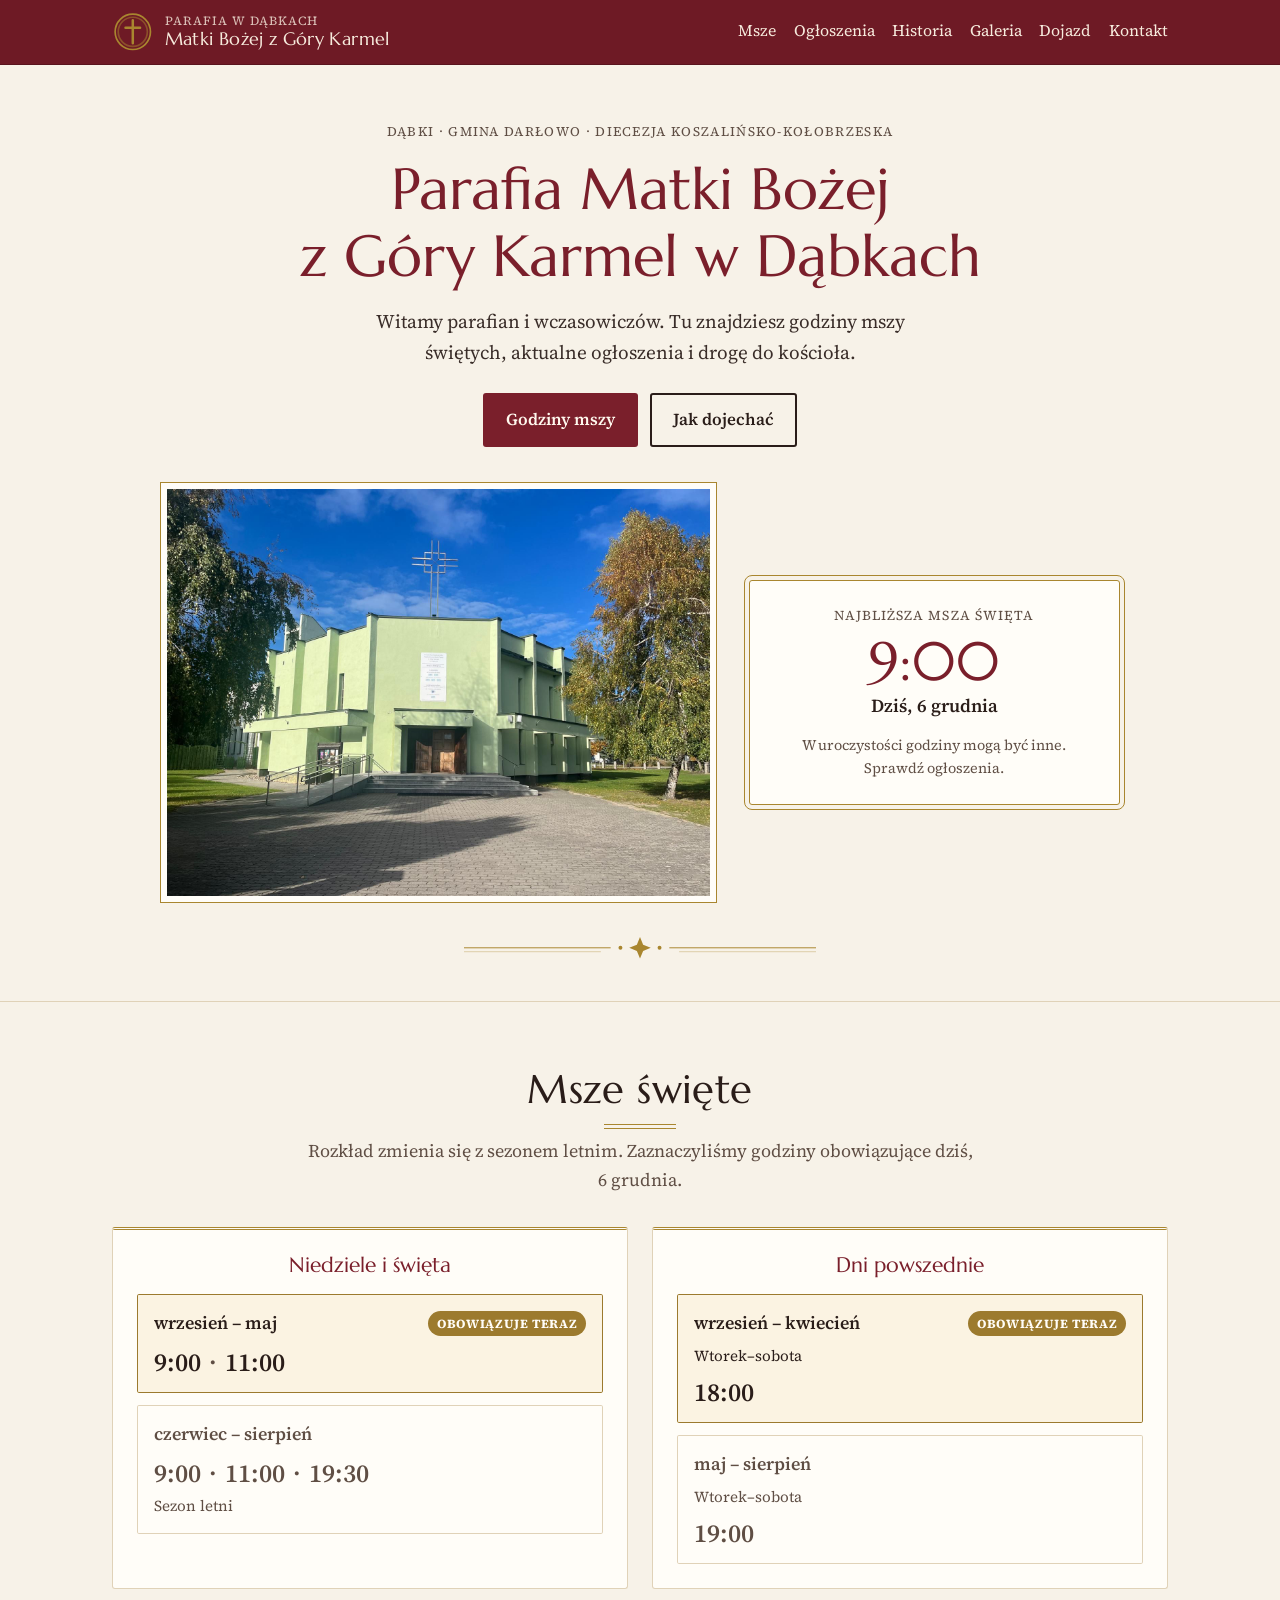
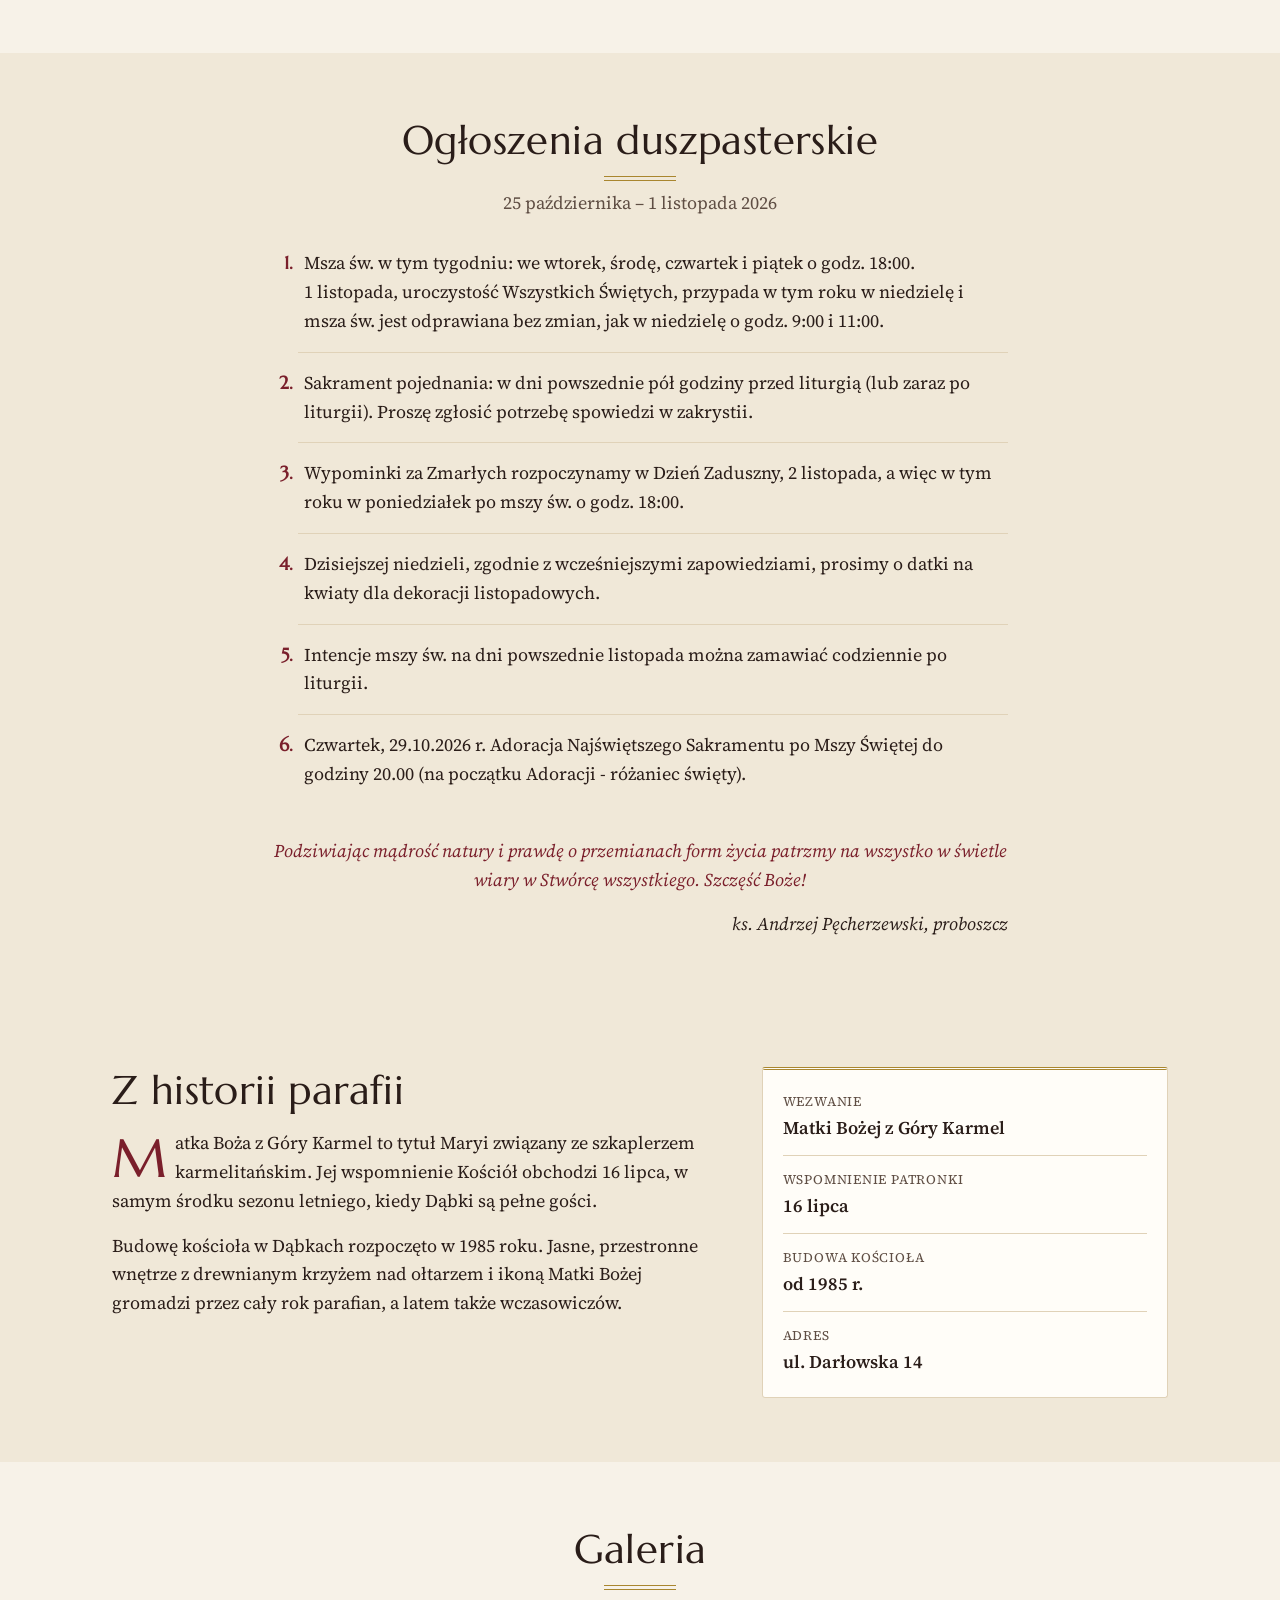
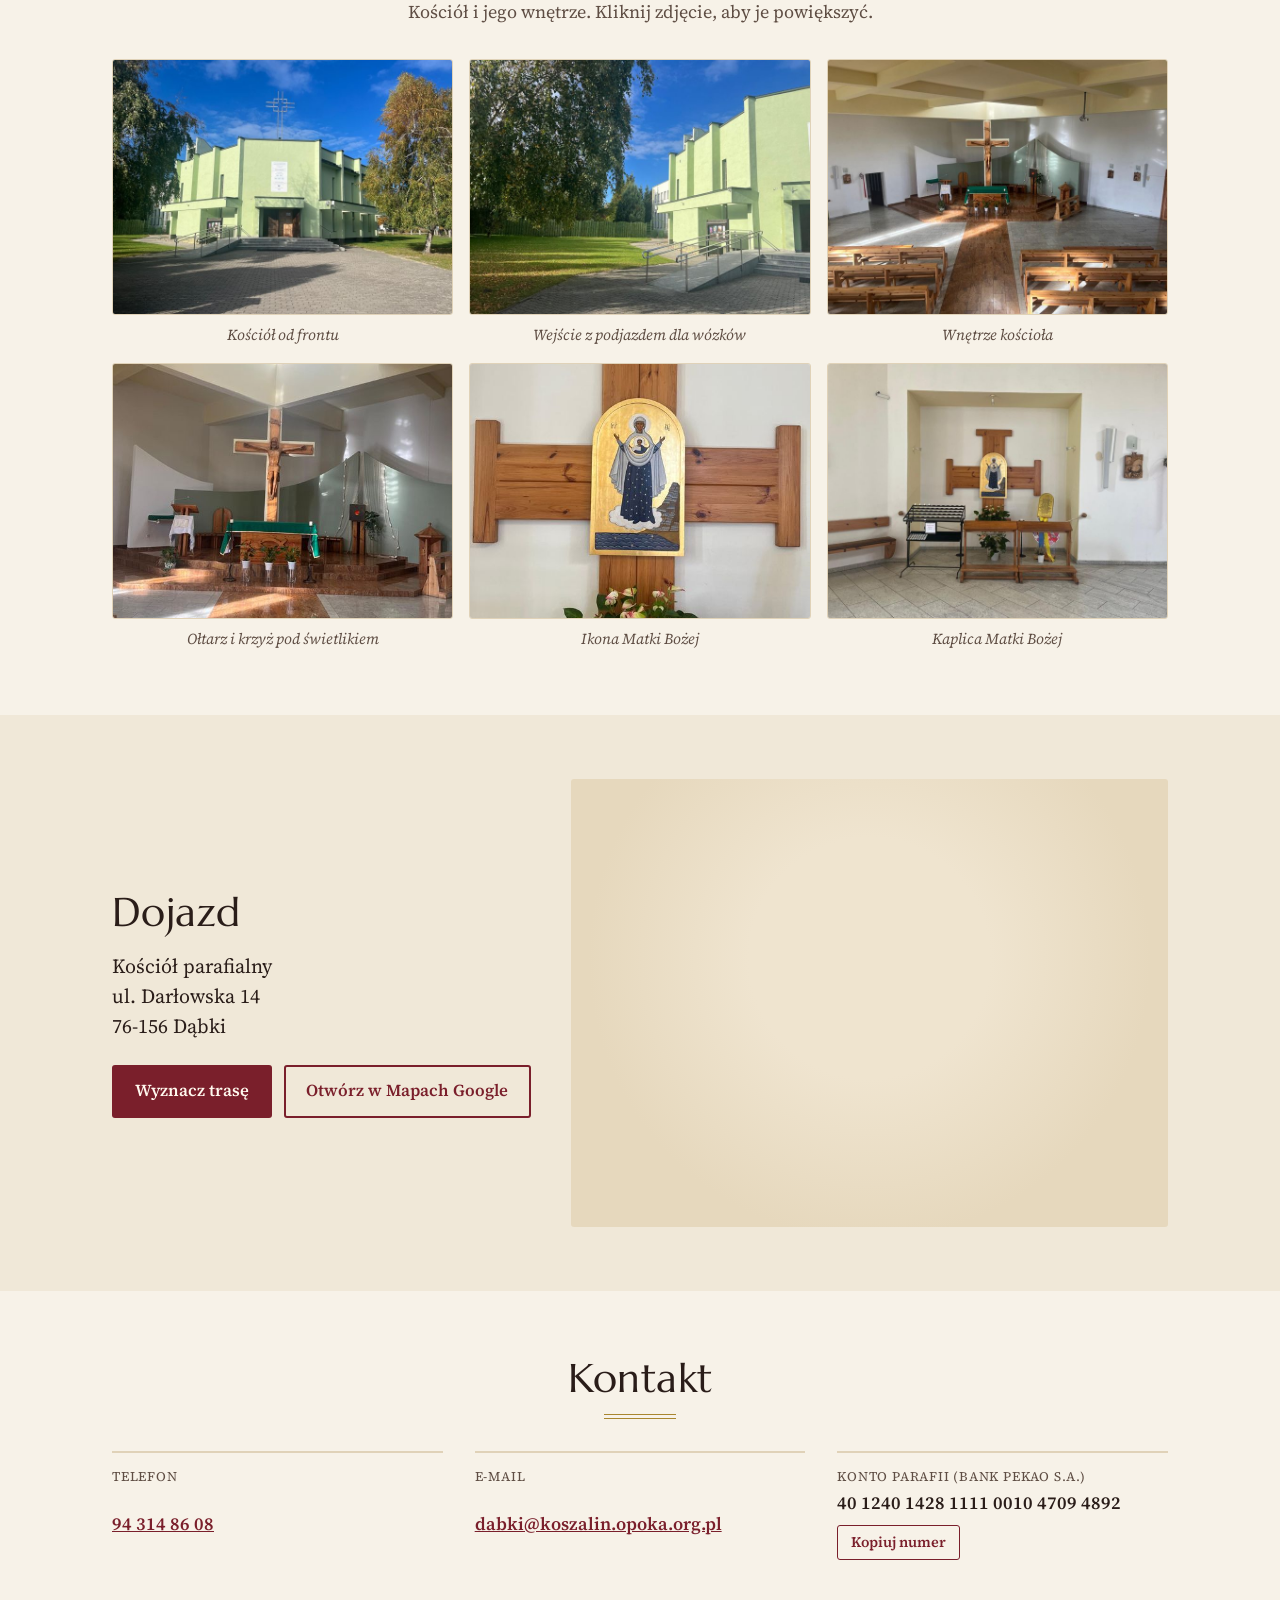
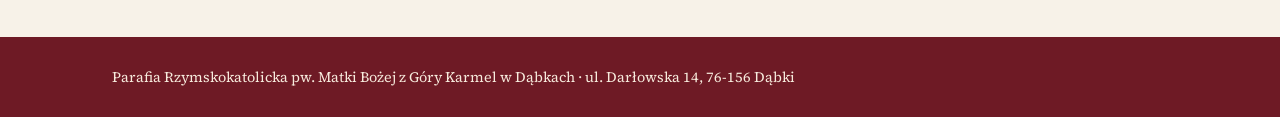
==== index.html @ 7450201e "Aktualizacja mszy i ogłoszeń z arkusza" ====
<!doctype html>
<html lang="pl">
<head>
<meta charset="utf-8">
<meta name="viewport" content="width=device-width, initial-scale=1, viewport-fit=cover">
<title>Parafia Dąbki – Matki Bożej z Góry Karmel | Msze święte, ogłoszenia</title>
<meta name="description" content="Parafia rzymskokatolicka Matki Bożej z Góry Karmel w Dąbkach (gmina Darłowo), ul. Darłowska 14. Godziny mszy świętych, ogłoszenia duszpasterskie, dojazd i kontakt.">
<link rel="canonical" href="https://parafia-dabki.pl/">
<meta property="og:type" content="website">
<meta property="og:locale" content="pl_PL">
<meta property="og:title" content="Parafia Dąbki – Matki Bożej z Góry Karmel | Msze święte, ogłoszenia">
<meta property="og:description" content="Parafia rzymskokatolicka Matki Bożej z Góry Karmel w Dąbkach (gmina Darłowo), ul. Darłowska 14. Godziny mszy świętych, ogłoszenia duszpasterskie, dojazd i kontakt.">
<meta property="og:url" content="https://parafia-dabki.pl/">
<meta property="og:image" content="https://parafia-dabki.pl/img/kosciol-front.jpg">
<script type="application/ld+json">
{
 "@context": "https://schema.org",
 "@type": "Church",
 "@id": "https://parafia-dabki.pl/#parafia",
 "name": "Parafia Rzymskokatolicka pw. Matki Bożej z Góry Karmel w Dąbkach",
 "alternateName": [
  "Parafia Dąbki",
  "Kościół w Dąbkach",
  "Kościół Matki Bożej z Góry Karmel w Dąbkach"
 ],
 "description": "Godziny mszy świętych: Niedziele i święta (wrzesień–maj): 9:00, 11:00; Niedziele i święta (czerwiec–sierpień): 9:00, 11:00, 19:30 – Sezon letni; Wtorek–sobota (wrzesień–kwiecień): 18:00; Wtorek–sobota (maj–sierpień): 19:00.",
 "url": "https://parafia-dabki.pl/",
 "image": "https://parafia-dabki.pl/img/kosciol-front.jpg",
 "telephone": "+48 94 314 86 08",
 "email": "dabki@koszalin.opoka.org.pl",
 "address": {
  "@type": "PostalAddress",
  "streetAddress": "ul. Darłowska 14",
  "postalCode": "76-156",
  "addressLocality": "Dąbki",
  "addressRegion": "zachodniopomorskie",
  "addressCountry": "PL"
 },
 "hasMap": "https://www.google.com/maps/search/?api=1&query=Ko%C5%9Bci%C3%B3%C5%82%20Matki%20Bo%C5%BCej%20z%20G%C3%B3ry%20Karmel%2C%20Dar%C5%82owska%2014%2C%2076-156%20D%C4%85bki",
 "isAccessibleForFree": true
}
</script>
<link rel="preconnect" href="https://fonts.googleapis.com"><link rel="preconnect" href="https://fonts.gstatic.com" crossorigin>
<link rel="stylesheet" href="https://fonts.googleapis.com/css2?family=Marcellus&family=Source+Serif+4:ital,opsz,wght@0,8..60,400;0,8..60,600;1,8..60,400&display=swap">
<style>
/* Wspólny układ obu wersji. Kolory i kroje pism pochodzą z tokenów danej wersji. */
*, *::before, *::after { box-sizing: border-box; }
html { scroll-behavior: smooth; scroll-padding-top: 5rem; }
@media (prefers-reduced-motion: reduce) { html { scroll-behavior: auto; } }
body {
  margin: 0; background: var(--tlo); color: var(--tekst);
  font-family: var(--font-tekst); font-size: 1.125rem; line-height: 1.6;
  -webkit-font-smoothing: antialiased;
}
body::before { content: ""; position: fixed; inset: 0 0 auto; height: env(safe-area-inset-top, 0px); z-index: 10; background: var(--naglowek-tlo); }
.wrap {
  max-width: 68rem; margin-inline: auto;
  padding-left: max(16px, env(safe-area-inset-left, 0px));
  padding-right: max(16px, env(safe-area-inset-right, 0px));
}
h1, h2, h3 { font-family: var(--font-tytul); text-wrap: balance; margin: 0; line-height: 1.15; }
h2 { font-size: clamp(1.75rem, 1.3rem + 1.6vw, 2.5rem); }
h3 { font-size: 1.3rem; }
p { margin: 0; }
a { color: var(--link); }
a:focus-visible, .btn:focus-visible { outline: 3px solid var(--akcent); outline-offset: 3px; border-radius: 4px; }

.wersja-robocza { background: var(--uwaga-tlo); color: var(--uwaga-tekst); font-size: .9rem; line-height: 1.45; }
.wersja-robocza .wrap { padding-block: .6rem; }

.naglowek {
  position: sticky; top: env(safe-area-inset-top, 0px); z-index: 5;
  background: var(--naglowek-tlo); color: var(--naglowek-tekst);
  border-bottom: 1px solid var(--naglowek-linia);
}
.naglowek-in { display: flex; align-items: center; justify-content: space-between; gap: .75rem 1.5rem; flex-wrap: wrap; padding-block: .7rem; }
.logo { display: flex; align-items: center; gap: .7rem; color: inherit; text-decoration: none; min-width: 0; }
.logo-znak { display: grid; place-items: center; width: 2.6rem; height: 2.6rem; flex: none; }
.logo-znak svg { width: 100%; height: 100%; }
.logo-txt { display: flex; flex-direction: column; line-height: 1.2; min-width: 0; }
.logo-gora { font-size: .78rem; letter-spacing: .08em; text-transform: uppercase; opacity: .8; }
.logo-dol { font-family: var(--font-tytul); font-size: 1.1rem; }
.menu { display: flex; flex-wrap: wrap; gap: .25rem 1.1rem; font-size: 1rem; }
.menu a { color: inherit; text-decoration: none; padding-block: .2rem; border-bottom: 2px solid transparent; }
.menu a:hover { border-bottom-color: var(--akcent); }

.hero { position: relative; background: var(--hero-tlo); color: var(--hero-tekst); overflow: hidden; }
.hero-in { position: relative; z-index: 1; display: grid; grid-template-columns: minmax(0, 1.6fr) minmax(0, 1fr); gap: 2rem; align-items: center; padding-block: 3.5rem 4.5rem; }
.eyebrow { font-size: .82rem; letter-spacing: .1em; text-transform: uppercase; opacity: .85; margin-bottom: .9rem; }
.hero h1 { font-size: clamp(2.1rem, 1.4rem + 3vw, 3.6rem); }
.hero-lead { margin-top: 1.1rem; max-width: 36rem; font-size: 1.2rem; opacity: .92; }
.hero-akcje, .dojazd-akcje { display: flex; flex-wrap: wrap; gap: .75rem; margin-top: 1.6rem; }
.btn {
  display: inline-flex; align-items: center; justify-content: center; min-height: 3rem;
  padding: .7rem 1.3rem; font-weight: 600; font-size: 1.05rem; text-decoration: none;
  border-radius: var(--zaokr); border: 2px solid transparent; transition: transform .15s, background-color .15s;
}
.btn:hover { transform: translateY(-1px); }
@media (prefers-reduced-motion: reduce) { .btn { transition: none; } .btn:hover { transform: none; } }
.btn-glowny { background: var(--btn-tlo); color: var(--btn-tekst); }
.btn-drugi { background: transparent; color: inherit; border-color: currentColor; }

.najblizsza { background: var(--karta-tlo); color: var(--tekst); padding: 1.5rem; border-radius: var(--zaokr); }
.najblizsza-etykieta { font-size: .85rem; letter-spacing: .08em; text-transform: uppercase; color: var(--tekst-2); }
.najblizsza-czas { font-family: var(--font-tytul); font-size: 3.4rem; line-height: 1.1; margin-top: .3rem; color: var(--akcent-tekst); font-variant-numeric: tabular-nums; }
.najblizsza-dzien { font-size: 1.15rem; font-weight: 600; }
.najblizsza-uwaga { margin-top: .8rem; font-size: .9rem; color: var(--tekst-2); }

.sekcja { padding-block: 4rem; }
.sekcja-alt { background: var(--tlo-alt); }
.sekcja-glowa { display: grid; gap: .5rem; margin-bottom: 2rem; max-width: 42rem; }
.sekcja-opis { color: var(--tekst-2); }

.msze-siatka { display: grid; grid-template-columns: repeat(auto-fit, minmax(min(100%, 20rem), 1fr)); gap: 1.5rem; }
.msze-karta { background: var(--karta-tlo); border-radius: var(--zaokr); padding: 1.5rem; min-width: 0; }
.msze-karta ul { list-style: none; margin: 1rem 0 0; padding: 0; display: grid; gap: .75rem; }
.okres { padding: .9rem 1rem; border-radius: calc(var(--zaokr) * .6); border: 1px solid var(--linia); color: var(--tekst-2); }
.okres.teraz { border-color: var(--akcent); background: var(--teraz-tlo); color: var(--tekst); }
.okres-glowa { display: flex; flex-wrap: wrap; align-items: center; justify-content: space-between; gap: .4rem; }
.okres-nazwa { font-weight: 600; }
.znacznik { font-size: .78rem; font-weight: 700; letter-spacing: .05em; text-transform: uppercase; background: var(--akcent); color: var(--na-akcencie); padding: .15rem .55rem; border-radius: 99px; }
.godziny { display: flex; flex-wrap: wrap; gap: .5rem; margin-top: .55rem; }
.godzina { font-family: var(--font-tytul); font-size: 1.6rem; font-variant-numeric: tabular-nums; line-height: 1.2; }
.godzina + .godzina::before { content: "·"; margin-right: .5rem; color: var(--tekst-2); }
.okres-uwagi { margin-top: .35rem; font-size: .95rem; }

.ogloszenia { max-width: 46rem; margin: 0; padding-left: 1.6rem; display: grid; gap: 1rem; }
.ogloszenia li { padding-left: .4rem; }
.ogloszenia li::marker { font-family: var(--font-tytul); font-weight: 700; color: var(--akcent-tekst); }
.ogloszenia .brak { list-style: none; color: var(--tekst-2); }

.tabela-wrap { overflow-x: auto; }
.intencje { width: 100%; max-width: 50rem; border-collapse: collapse; }
.intencje th { text-align: left; font-size: .85rem; letter-spacing: .06em; text-transform: uppercase; color: var(--tekst-2); padding: .5rem .75rem; border-bottom: 2px solid var(--linia); }
.intencje td { padding: .6rem .75rem; vertical-align: top; border-bottom: 1px solid var(--linia); }
.intencje td:nth-child(1) { font-weight: 600; white-space: nowrap; }
.intencje td:nth-child(2) { font-variant-numeric: tabular-nums; white-space: nowrap; }

.historia { display: grid; grid-template-columns: minmax(0, 1.5fr) minmax(0, 1fr); gap: 2.5rem; align-items: start; }
.historia-tekst { display: grid; gap: 1rem; max-width: 40rem; }
.zastepnik { color: var(--tekst-2); font-style: italic; }
.fakty { margin: 0; display: grid; gap: 0; background: var(--karta-tlo); border-radius: var(--zaokr); padding: .5rem 1.25rem; }
.fakty div, .kontakt div { display: grid; gap: .1rem; padding-block: .8rem; border-bottom: 1px solid var(--linia); }
.fakty div:last-child, .kontakt div:last-child { border-bottom: 0; }
dt { font-size: .82rem; letter-spacing: .06em; text-transform: uppercase; color: var(--tekst-2); }
dd { margin: 0; font-weight: 600; overflow-wrap: anywhere; }

.galeria { list-style: none; margin: 0; padding: 0; display: grid; grid-template-columns: repeat(auto-fill, minmax(min(100%, 18rem), 1fr)); gap: 1rem; }
.galeria li { display: grid; gap: .5rem; }
.foto { display: block; aspect-ratio: 4 / 3; max-width: 100%; border-radius: var(--zaokr); background: var(--foto-tlo); }
.podpis { font-size: .95rem; color: var(--tekst-2); }

.dojazd { display: grid; grid-template-columns: minmax(0, 1fr) minmax(0, 1.4fr); gap: 2rem; align-items: center; }
.dojazd-tekst { display: grid; gap: 1rem; }
.dojazd-tekst .dojazd-akcje { margin-top: .5rem; }
.dojazd .btn-drugi { color: var(--link); }
.adres { font-size: 1.25rem; line-height: 1.5; }
.mapa { aspect-ratio: 4 / 3; max-width: 100%; border-radius: var(--zaokr); overflow: hidden; background: var(--foto-tlo); }
.mapa iframe { width: 100%; height: 100%; border: 0; display: block; }
.mapa-zastepnik { height: 100%; display: grid; place-items: center; padding: 1.5rem; text-align: center; color: var(--tekst-2); }

.kontakt { margin: 0; display: grid; grid-template-columns: repeat(auto-fit, minmax(min(100%, 15rem), 1fr)); gap: 0 2rem; }
.kontakt div { border-bottom: 0; border-top: 2px solid var(--linia); }

.stopka { background: var(--naglowek-tlo); color: var(--naglowek-tekst); font-size: .9rem; }
.stopka .wrap { padding-block: 1.8rem; }

@media (max-width: 760px) {
  .hero-in, .historia, .dojazd { grid-template-columns: minmax(0, 1fr); }
  .hero-in { padding-block: 2.5rem 3.5rem; }
  .sekcja { padding-block: 3rem; }
  .menu { font-size: .95rem; gap: .2rem .9rem; }
}

/* Klasyczna: pergamin, bordo i złoto, kroje o rodowodzie inskrypcyjnym. Symetryczny nagłówek z ornamentem, sekcje oddzielone podwójną złotą linią. */
:root {
  --tlo: #F7F2E8; --tlo-alt: #F0E8D8; --karta-tlo: #FFFDF8;
  --tekst: #2A1D19; --tekst-2: #5F4E44; --linia: #E0D2B8;
  --link: #7A1F2B; --akcent: #9C7A2E; --akcent-tekst: #7A1F2B; --na-akcencie: #FFFDF8;
  --teraz-tlo: #FBF3E2;
  --naglowek-tlo: #6E1A25; --naglowek-tekst: #F7EBDD; --naglowek-linia: #5A141E;
  --hero-tlo: #F7F2E8; --hero-tekst: #2A1D19;
  --btn-tlo: #7A1F2B; --btn-tekst: #FFF8EE;
  --zloto: #A9862F;
  --uwaga-tlo: #EADFC6; --uwaga-tekst: #3D2C12;
  --foto-tlo: radial-gradient(circle at 50% 40%, #EFE4CF 0 30%, #E6D8BD 70%);
  --zaokr: 3px;
  --font-tytul: "Marcellus", "Palatino Linotype", Georgia, serif;
  --font-tekst: "Source Serif 4", Georgia, "Times New Roman", serif;
}
@media (prefers-color-scheme: dark) { :root:not([data-theme="light"]) {
  --tlo: #18110F; --tlo-alt: #201714; --karta-tlo: #261B18;
  --tekst: #F1E7D8; --tekst-2: #C4B39F; --linia: #42322B;
  --link: #E39AA2; --akcent: #D3B061; --akcent-tekst: #E8BF6E; --na-akcencie: #1E150E;
  --teraz-tlo: #2E221B;
  --naglowek-tlo: #2A0E13; --naglowek-tekst: #F1E3D3; --naglowek-linia: #3B141B;
  --hero-tlo: #18110F; --hero-tekst: #F1E7D8;
  --btn-tlo: #C9707B; --btn-tekst: #1E0C0F;
  --zloto: #C9A658;
  --uwaga-tlo: #33281A; --uwaga-tekst: #EBD9B4;
  --foto-tlo: radial-gradient(circle at 50% 40%, #2C211C 0 30%, #231A16 70%);
  color-scheme: dark;
} }
:root[data-theme="dark"] {
  --tlo: #18110F; --tlo-alt: #201714; --karta-tlo: #261B18;
  --tekst: #F1E7D8; --tekst-2: #C4B39F; --linia: #42322B;
  --link: #E39AA2; --akcent: #D3B061; --akcent-tekst: #E8BF6E; --na-akcencie: #1E150E;
  --teraz-tlo: #2E221B;
  --naglowek-tlo: #2A0E13; --naglowek-tekst: #F1E3D3; --naglowek-linia: #3B141B;
  --hero-tlo: #18110F; --hero-tekst: #F1E7D8;
  --btn-tlo: #C9707B; --btn-tekst: #1E0C0F;
  --zloto: #C9A658;
  --uwaga-tlo: #33281A; --uwaga-tekst: #EBD9B4;
  --foto-tlo: radial-gradient(circle at 50% 40%, #2C211C 0 30%, #231A16 70%);
  color-scheme: dark;
}
h1, h2, h3 { font-weight: 400; }
h2 { letter-spacing: .01em; }
.logo-znak { color: var(--zloto); }
.logo-dol { letter-spacing: .02em; }
.menu a:hover { border-bottom-color: var(--zloto); }
.hero { border-bottom: 1px solid var(--linia); }
.hero-in { grid-template-columns: minmax(0, 1fr); justify-items: center; text-align: center; padding-block: 3.5rem 2rem; gap: 2.2rem; }
.hero-lead { margin-inline: auto; }
.hero-akcje { justify-content: center; }
.hero h1 { color: var(--link); }
.eyebrow { color: var(--tekst-2); opacity: 1; }
.ornament { display: block; width: min(22rem, 70%); height: 1.6rem; margin: -.5rem auto 0; color: var(--zloto); position: relative; z-index: 1; }
.hero .ornament { margin: 0 auto 2.5rem; }
.najblizsza { width: min(100%, 26rem); border: 1px solid var(--zloto); outline: 1px solid var(--zloto); outline-offset: 4px; text-align: center; }
.najblizsza-czas { color: var(--link); }
.sekcja-glowa { justify-items: center; text-align: center; margin-inline: auto; }
.sekcja-glowa h2::after { content: ""; display: block; width: 4.5rem; height: 5px; margin: .8rem auto 0; border-block: 1px solid var(--zloto); }
.msze-karta { border: 1px solid var(--linia); border-top: 3px double var(--zloto); }
.msze-karta h3 { text-align: center; color: var(--link); }
.godzina { font-family: var(--font-tekst); font-weight: 600; }
.ogloszenia { margin-inline: auto; }
.ogloszenia li { padding-bottom: 1rem; border-bottom: 1px solid var(--linia); }
.ogloszenia li:last-child { border-bottom: 0; }
.intencje { margin-inline: auto; }
.fakty { border: 1px solid var(--linia); border-top: 3px double var(--zloto); }
.historia-tekst p:first-of-type::first-letter { font-family: var(--font-tytul); float: left; font-size: 3.4rem; line-height: .9; padding: .3rem .5rem 0 0; color: var(--link); }
.foto { border: 1px solid var(--linia); }
.galeria .podpis { text-align: center; font-style: italic; }
.hero-dol { display: grid; grid-template-columns: minmax(0, 1.5fr) minmax(0, 1fr); gap: 2rem; align-items: center; width: 100%; max-width: 60rem; }
.hero-foto { margin: 0; padding: 6px; background: var(--karta-tlo); border: 1px solid var(--zloto); }
.hero-foto img { display: block; width: 100%; height: auto; aspect-ratio: 4 / 3; object-fit: cover; }
.hero-dol .najblizsza { width: 100%; }
.galeria a { display: block; }
.galeria img.foto { width: 100%; height: auto; object-fit: cover; transition: opacity .15s; }
.galeria a:hover img.foto { opacity: .88; }
.ogloszenia-koniec { max-width: 46rem; margin: 2rem auto 0; text-align: center; font-style: italic; color: var(--link); }
.podpis-proboszcza { max-width: 46rem; margin: 1rem auto 0; text-align: right; font-style: italic; }
.konto dd { display: flex; flex-wrap: wrap; align-items: center; gap: .5rem .8rem; font-variant-numeric: tabular-nums; }
.kopiuj { font: inherit; font-size: .9rem; font-weight: 600; padding: .3rem .8rem; border: 1px solid var(--link); color: var(--link); background: transparent; border-radius: var(--zaokr); cursor: pointer; }
.kopiuj:hover { background: var(--teraz-tlo); }
.kopiuj:focus-visible { outline: 3px solid var(--akcent); outline-offset: 2px; }
@media (max-width: 760px) { .hero-dol { grid-template-columns: minmax(0, 1fr); } }
.okres-dni { margin-top: .35rem; font-size: .95rem; }
</style>
</head>
<body>
<header class="naglowek">
  <div class="wrap naglowek-in">
    <a class="logo" href="#top">
      <span class="logo-znak" aria-hidden="true"><svg viewBox="0 0 40 40" fill="none" stroke="currentColor" stroke-width="1.6"><circle cx="20" cy="20" r="17"/><circle cx="20" cy="20" r="14" opacity=".5"/><path d="M20 9v22M13 16h14" stroke-width="2.4" stroke-linecap="round"/></svg></span>
      <span class="logo-txt"><span class="logo-gora">Parafia w Dąbkach</span><span class="logo-dol">Matki Bożej z Góry Karmel</span></span>
    </a>
    <nav class="menu" aria-label="Sekcje strony">
      <a href="#msze">Msze</a>
      <a href="#ogloszenia">Ogłoszenia</a>
      <a href="#historia">Historia</a>
      <a href="#galeria">Galeria</a>
      <a href="#dojazd">Dojazd</a>
      <a href="#kontakt">Kontakt</a>
    </nav>
  </div>
</header>

<main id="top">
  <section class="hero">
    <div class="wrap hero-in">
      <div class="hero-tekst">
        <p class="eyebrow">Dąbki · gmina Darłowo · diecezja koszalińsko-kołobrzeska</p>
        <h1>Parafia Matki Bożej z&nbsp;Góry Karmel w&nbsp;Dąbkach</h1>
        <p class="hero-lead">Witamy parafian i wczasowiczów. Tu znajdziesz godziny mszy świętych, aktualne ogłoszenia i drogę do kościoła.</p>
        <div class="hero-akcje">
          <a class="btn btn-glowny" href="#msze">Godziny mszy</a>
          <a class="btn btn-drugi" href="#dojazd">Jak dojechać</a>
        </div>
      </div>
      <div class="hero-dol">
      <figure class="hero-foto"><img src="img/kosciol-front.jpg" alt="Kościół Matki Bożej z Góry Karmel w Dąbkach, widok od frontu" width="1600" height="1200"></figure>
      <aside class="najblizsza" aria-live="polite">
        <p class="najblizsza-etykieta">Najbliższa msza święta</p>
        <p class="najblizsza-czas" id="najblizsza-czas">—</p>
        <p class="najblizsza-dzien" id="najblizsza-dzien">Godziny mszy znajdziesz w rozkładzie poniżej.</p>
        <p class="najblizsza-uwaga">W uroczystości godziny mogą być inne. Sprawdź ogłoszenia.</p>
      </aside>
      </div>
    </div>
    <svg class="ornament" viewBox="0 0 360 26" fill="none" stroke="currentColor" aria-hidden="true"><path d="M0 13h150M210 13h150" stroke-width="1"/><path d="M0 17h140M220 17h140" stroke-width=".6" opacity=".6"/><path d="M180 2l3.2 7.8L191 13l-7.8 3.2L180 24l-3.2-7.8L169 13l7.8-3.2z" fill="currentColor" stroke="none"/><circle cx="160" cy="13" r="2" fill="currentColor" stroke="none"/><circle cx="200" cy="13" r="2" fill="currentColor" stroke="none"/></svg>
  </section>

  <section id="msze" class="sekcja">
    <div class="wrap">
      <div class="sekcja-glowa">
        <h2>Msze święte</h2>
        <p class="sekcja-opis" id="msze-opis">Rozkład zmienia się z sezonem letnim.</p>
      </div>
      <div class="msze-siatka" id="msze-lista"><article class="msze-karta"><h3>Niedziele i święta</h3><ul><li class="okres teraz"><div class="okres-glowa"><span class="okres-nazwa">wrzesień – maj</span><span class="znacznik">obowiązuje teraz</span></div><div class="godziny"><span class="godzina">9:00</span><span class="godzina">11:00</span></div></li><li class="okres"><div class="okres-glowa"><span class="okres-nazwa">czerwiec – sierpień</span></div><div class="godziny"><span class="godzina">9:00</span><span class="godzina">11:00</span><span class="godzina">19:30</span></div><p class="okres-uwagi">Sezon letni</p></li></ul></article><article class="msze-karta"><h3>Dni powszednie</h3><ul><li class="okres teraz"><div class="okres-glowa"><span class="okres-nazwa">wrzesień – kwiecień</span><span class="znacznik">obowiązuje teraz</span></div><p class="okres-dni">Wtorek–sobota</p><div class="godziny"><span class="godzina">18:00</span></div></li><li class="okres"><div class="okres-glowa"><span class="okres-nazwa">maj – sierpień</span></div><p class="okres-dni">Wtorek–sobota</p><div class="godziny"><span class="godzina">19:00</span></div></li></ul></article></div>
    </div>
  </section>

  <section id="ogloszenia" class="sekcja sekcja-alt">
    <div class="wrap">
      <div class="sekcja-glowa">
        <h2>Ogłoszenia duszpasterskie</h2>
        <p class="sekcja-opis" id="ogloszenia-data">25 października – 1 listopada 2026</p>
      </div>
      <ol class="ogloszenia" id="ogloszenia-lista"><li>Msza św. w tym tygodniu: we wtorek, środę, czwartek i piątek o godz. 18:00.<br>1 listopada, uroczystość Wszystkich Świętych, przypada w tym roku w niedzielę i msza św. jest odprawiana bez zmian, jak w niedzielę o godz. 9:00 i 11:00.</li><li>Sakrament pojednania: w dni powszednie pół godziny przed liturgią (lub zaraz po liturgii). Proszę zgłosić potrzebę spowiedzi w zakrystii.</li><li>Wypominki za Zmarłych rozpoczynamy w Dzień Zaduszny, 2 listopada, a więc w tym roku w poniedziałek po mszy św. o godz. 18:00.</li><li>Dzisiejszej niedzieli, zgodnie z wcześniejszymi zapowiedziami, prosimy o datki na kwiaty dla dekoracji listopadowych.</li><li>Intencje mszy św. na dni powszednie listopada można zamawiać codziennie po liturgii.</li><li>Czwartek, 29.10.2026 r. Adoracja Najświętszego Sakramentu po Mszy Świętej do godziny 20.00 (na początku Adoracji - różaniec święty).</li></ol>
      <div class="ogloszenia-koniec" id="ogloszenia-koniec"><p>Podziwiając mądrość natury i prawdę o przemianach form życia patrzmy na wszystko w świetle wiary w Stwórcę wszystkiego. Szczęść Boże!</p></div>
      <p class="podpis-proboszcza">ks. Andrzej Pęcherzewski, proboszcz</p>
    </div>
  </section>

  <section id="historia" class="sekcja sekcja-alt">
    <div class="wrap historia">
      <div class="historia-tekst">
        <h2>Z historii parafii</h2>
        <p>Matka Boża z Góry Karmel to tytuł Maryi związany ze szkaplerzem karmelitańskim. Jej wspomnienie Kościół obchodzi 16 lipca, w samym środku sezonu letniego, kiedy Dąbki są pełne gości.</p>
        <p>Budowę kościoła w Dąbkach rozpoczęto w 1985 roku. Jasne, przestronne wnętrze z drewnianym krzyżem nad ołtarzem i ikoną Matki Bożej gromadzi przez cały rok parafian, a latem także wczasowiczów.</p>
      </div>
      <dl class="fakty">
        <div><dt>Wezwanie</dt><dd>Matki Bożej z Góry Karmel</dd></div>
        <div><dt>Wspomnienie patronki</dt><dd>16 lipca</dd></div>
        <div><dt>Budowa kościoła</dt><dd>od 1985 r.</dd></div>
        <div><dt>Adres</dt><dd>ul. Darłowska 14</dd></div>
      </dl>
    </div>
  </section>

  <section id="galeria" class="sekcja">
    <div class="wrap">
      <div class="sekcja-glowa">
        <h2>Galeria</h2>
        <p class="sekcja-opis">Kościół i jego wnętrze. Kliknij zdjęcie, aby je powiększyć.</p>
      </div>
      <ul class="galeria">
        <li><a href="img/kosciol-front.jpg" target="_blank" rel="noopener"><img class="foto" src="img/kosciol-front-maly.jpg" alt="Kościół od frontu" loading="lazy" width="720" height="540"></a><span class="podpis">Kościół od frontu</span></li>
        <li><a href="img/kosciol-wejscie.jpg" target="_blank" rel="noopener"><img class="foto" src="img/kosciol-wejscie-maly.jpg" alt="Wejście z podjazdem dla wózków" loading="lazy" width="720" height="540"></a><span class="podpis">Wejście z podjazdem dla wózków</span></li>
        <li><a href="img/wnetrze.jpg" target="_blank" rel="noopener"><img class="foto" src="img/wnetrze-maly.jpg" alt="Wnętrze kościoła" loading="lazy" width="720" height="540"></a><span class="podpis">Wnętrze kościoła</span></li>
        <li><a href="img/prezbiterium.jpg" target="_blank" rel="noopener"><img class="foto" src="img/prezbiterium-maly.jpg" alt="Ołtarz i krzyż pod świetlikiem" loading="lazy" width="720" height="540"></a><span class="podpis">Ołtarz i krzyż pod świetlikiem</span></li>
        <li><a href="img/ikona-maryi.jpg" target="_blank" rel="noopener"><img class="foto" src="img/ikona-maryi-maly.jpg" alt="Ikona Matki Bożej" loading="lazy" width="720" height="540"></a><span class="podpis">Ikona Matki Bożej</span></li>
        <li><a href="img/kaplica-boczna.jpg" target="_blank" rel="noopener"><img class="foto" src="img/kaplica-boczna-maly.jpg" alt="Kaplica Matki Bożej" loading="lazy" width="720" height="540"></a><span class="podpis">Kaplica Matki Bożej</span></li>
      </ul>
    </div>
  </section>

  <section id="dojazd" class="sekcja sekcja-alt">
    <div class="wrap dojazd">
      <div class="dojazd-tekst">
        <h2>Dojazd</h2>
        <p class="adres">Kościół parafialny<br>ul. Darłowska 14<br>76-156 Dąbki</p>
        <div class="dojazd-akcje">
          <a class="btn btn-glowny" id="link-trasa" href="#" target="_blank" rel="noopener">Wyznacz trasę</a>
          <a class="btn btn-drugi" id="link-mapa" href="#" target="_blank" rel="noopener">Otwórz w Mapach Google</a>
        </div>
      </div>
      <div class="mapa" id="mapa">
        <div class="mapa-zastepnik">
          <p>Tu na stronie docelowej pojawi się mapa Google z zaznaczonym kościołem.</p>
        </div>
      </div>
    </div>
  </section>

  <section id="kontakt" class="sekcja">
    <div class="wrap">
      <div class="sekcja-glowa"><h2>Kontakt</h2></div>
      <dl class="kontakt">
        <div><dt>Telefon</dt><dd><a href="tel:+48943148608">94 314 86 08</a></dd></div>
        <div><dt>E-mail</dt><dd><a href="mailto:dabki@koszalin.opoka.org.pl">dabki@koszalin.opoka.org.pl</a></dd></div>
        <div class="konto"><dt>Konto parafii (Bank Pekao S.A.)</dt><dd><span id="nr-konta">40 1240 1428 1111 0010 4709 4892</span> <button type="button" class="kopiuj" id="kopiuj-konto">Kopiuj numer</button></dd></div>
      </dl>
    </div>
  </section>
</main>

<footer class="stopka">
  <div class="wrap">Parafia Rzymskokatolicka pw. Matki Bożej z Góry Karmel w Dąbkach · ul. Darłowska 14, 76-156 Dąbki</div>
</footer>

<script>
(function () {
  // ===== USTAWIENIA =====
  // arkuszId: identyfikator Arkusza Google z adresu
  //   https://docs.google.com/spreadsheets/d/<TU_JEST_ID>/edit
  // Arkusz musi być udostępniony "Każdy, kto ma link, może wyświetlać".
  // Puste = strona pokazuje tylko kopię danych wpisaną w stronę.
  var KONFIG = {
    arkuszId: "16jOSdoO5qnS31DFOOotpNGsSqQRZVqqqgYlffLeZCVU",
    zakladki: { msze: "Msze", ogloszenia: "Ogłoszenia" },
    celMapy: "Kościół Matki Bożej z Góry Karmel, Darłowska 14, 76-156 Dąbki",
    osadzMape: true
  };

  // Ostatnia kopia danych z arkusza, wpisywana przez zrodla/build.py.
  // Strona pokazuje ją od razu, a potem odświeża z Arkusza Google.
  // Msze: Dni | Od miesiąca | Do miesiąca | Godziny | Uwagi
  // Ogłoszenia: Niedziela | Treść (wiersz "Zakończenie" = słowo na koniec, bez numeru)
  var DANE = {"msze": [["Niedziele i święta", "wrzesień", "maj", "9:00, 11:00", ""], ["Niedziele i święta", "czerwiec", "sierpień", "9:00, 11:00, 19:30", "Sezon letni"], ["Wtorek–sobota", "wrzesień", "kwiecień", "18:00", ""], ["Wtorek–sobota", "maj", "sierpień", "19:00", ""]], "ogloszenia": [["25 października – 1 listopada 2026", "Msza św. w tym tygodniu: we wtorek, środę, czwartek i piątek o godz. 18:00.\n1 listopada, uroczystość Wszystkich Świętych, przypada w tym roku w niedzielę i msza św. jest odprawiana bez zmian, jak w niedzielę o godz. 9:00 i 11:00."], ["", "Sakrament pojednania: w dni powszednie pół godziny przed liturgią (lub zaraz po liturgii). Proszę zgłosić potrzebę spowiedzi w zakrystii."], ["", "Wypominki za Zmarłych rozpoczynamy w Dzień Zaduszny, 2 listopada, a więc w tym roku w poniedziałek po mszy św. o godz. 18:00."], ["", "Dzisiejszej niedzieli, zgodnie z wcześniejszymi zapowiedziami, prosimy o datki na kwiaty dla dekoracji listopadowych."], ["", "Intencje mszy św. na dni powszednie listopada można zamawiać codziennie po liturgii."], ["", "Czwartek, 29.10.2026 r. Adoracja Najświętszego Sakramentu po Mszy Świętej do godziny 20.00 (na początku Adoracji - różaniec święty)."], ["Zakończenie", "Podziwiając mądrość natury i prawdę o przemianach form życia patrzmy na wszystko w świetle wiary w Stwórcę wszystkiego. Szczęść Boże!"]]};

  var MIESIACE = ["sty", "lut", "mar", "kwi", "maj", "cze", "lip", "sie", "wrz", "paz", "lis", "gru"];
  var MIESIACE_DOP = ["stycznia", "lutego", "marca", "kwietnia", "maja", "czerwca", "lipca", "sierpnia", "września", "października", "listopada", "grudnia"];
  var DNI_KIEDY = ["W niedzielę", "W poniedziałek", "We wtorek", "W środę", "W czwartek", "W piątek", "W sobotę"];

  function $(id) { return document.getElementById(id); }
  function esc(s) {
    return String(s == null ? "" : s).replace(/[&<>"']/g, function (c) {
      return { "&": "&amp;", "<": "&lt;", ">": "&gt;", '"': "&quot;", "'": "&#39;" }[c];
    });
  }
  function norm(s) {
    return String(s || "").toLowerCase().replace(/ł/g, "l").normalize("NFD").replace(/[̀-ͯ]/g, "").trim();
  }

  // "wrzesień" / "wrz" / "9" -> 9
  function miesiac(s) {
    var n = parseInt(s, 10);
    if (n >= 1 && n <= 12) return n;
    var w = norm(s).slice(0, 3);
    var i = MIESIACE.indexOf(w);
    return i >= 0 ? i + 1 : null;
  }
  function wOkresie(m, od, doM) {
    if (od == null || doM == null) return true;
    return od <= doM ? (m >= od && m <= doM) : (m >= od || m <= doM);
  }

  function dzien(slowo) {
    var w = norm(slowo);
    if (/^pon/.test(w)) return 1;
    if (/^wt/.test(w)) return 2;
    if (/^sr/.test(w)) return 3;
    if (/^cz/.test(w)) return 4;
    if (/^(pi|pt)/.test(w)) return 5;
    if (/^so/.test(w)) return 6;
    if (/^(ni|nd)/.test(w)) return 0;
    return null;
  }
  // "Wtorek–sobota", "Niedziele i święta", "pon, śr, pt", "codziennie" -> [dni tygodnia]
  function dniTygodnia(s) {
    var w = norm(s);
    if (/codzien/.test(w)) return [0, 1, 2, 3, 4, 5, 6];
    if (/powszedn/.test(w)) return [1, 2, 3, 4, 5, 6];
    var wynik = [];
    w.split(/[,;]| i /).forEach(function (cz) {
      var zakres = cz.split(/\s*[–—-]\s*/);
      var a = dzien(zakres[0]);
      if (a == null) return;
      if (zakres.length > 1) {
        var b = dzien(zakres[1]);
        if (b == null) { wynik.push(a); return; }
        for (var d = a; ; d = (d + 1) % 7) { wynik.push(d); if (d === b) break; }
      } else {
        wynik.push(a);
      }
    });
    return wynik;
  }
  function godziny(s) {
    var out = [], re = /(\d{1,2})[:.](\d{2})/g, m;
    while ((m = re.exec(String(s)))) out.push({ h: +m[1], m: +m[2], txt: m[1] + ":" + m[2] });
    return out;
  }

  function wiersze(dane) {
    return dane.filter(function (r) { return r && r.some(function (c) { return String(c || "").trim(); }); });
  }

  function najblizsza(msze, teraz) {
    for (var d = 0; d < 8; d++) {
      var data = new Date(teraz.getFullYear(), teraz.getMonth(), teraz.getDate() + d);
      var dt = data.getDay(), m = data.getMonth() + 1, kandydaci = [];
      msze.forEach(function (r) {
        if (dniTygodnia(r[0]).indexOf(dt) < 0) return;
        if (!wOkresie(m, miesiac(r[1]), miesiac(r[2]))) return;
        godziny(r[3]).forEach(function (g) {
          var t = new Date(data); t.setHours(g.h, g.m, 0, 0);
          if (t > teraz) kandydaci.push({ t: t, txt: g.txt });
        });
      });
      if (kandydaci.length) {
        kandydaci.sort(function (a, b) { return a.t - b.t; });
        var kiedy = d === 0 ? "Dziś" : d === 1 ? "Jutro" : DNI_KIEDY[dt];
        return { czas: kandydaci[0].txt, dzien: kiedy + ", " + data.getDate() + " " + MIESIACE_DOP[data.getMonth()] };
      }
    }
    return null;
  }

  function rysujMsze(msze) {
    var teraz = new Date(), m = teraz.getMonth() + 1, grupy = [], mapa = {};
    msze.forEach(function (r) {
      var d = dniTygodnia(r[0]);
      var k = d.length === 1 && d[0] === 0 ? "Niedziele i święta" : "Dni powszednie";
      if (!mapa[k]) { mapa[k] = []; grupy.push(k); }
      mapa[k].push(r);
    });
    $("msze-lista").innerHTML = grupy.map(function (k) {
      return '<article class="msze-karta"><h3>' + esc(k) + "</h3><ul>" + mapa[k].map(function (r) {
        var teraz = wOkresie(m, miesiac(r[1]), miesiac(r[2]));
        var okres = r[1] || r[2] ? esc(r[1]) + " – " + esc(r[2]) : "cały rok";
        return '<li class="okres' + (teraz ? " teraz" : "") + '">' +
          '<div class="okres-glowa"><span class="okres-nazwa">' + okres + "</span>" +
          (teraz ? '<span class="znacznik">obowiązuje teraz</span>' : "") + "</div>" +
          (k === "Dni powszednie" ? '<p class="okres-dni">' + esc(r[0]) + "</p>" : "") +
          '<div class="godziny">' + godziny(r[3]).map(function (g) { return '<span class="godzina">' + g.txt + "</span>"; }).join("") + "</div>" +
          (r[4] ? '<p class="okres-uwagi">' + esc(r[4]) + "</p>" : "") + "</li>";
      }).join("") + "</ul></article>";
    }).join("");
    $("msze-opis").textContent = "Rozkład zmienia się z sezonem letnim. Zaznaczyliśmy godziny obowiązujące dziś, " +
      teraz.getDate() + " " + MIESIACE_DOP[teraz.getMonth()] + ".";

    var n = najblizsza(msze, teraz);
    $("najblizsza-czas").textContent = n ? n.czas : "—";
    $("najblizsza-dzien").textContent = n ? n.dzien : "Zadzwoń do parafii, aby potwierdzić godzinę.";
  }

  function rysujOgloszenia(ogl) {
    function zakonczenie(r) { return norm(r[0]) === "zakonczenie"; }
    var zwykle = ogl.filter(function (r) { return !zakonczenie(r); });
    var koniec = ogl.filter(zakonczenie);
    $("ogloszenia-data").textContent = zwykle.length ? String(zwykle[0][0] || "").trim() : "";
    $("ogloszenia-lista").innerHTML = zwykle.length ? zwykle.map(function (r) {
      return "<li>" + esc(r[1]).replace(/\n/g, "<br>") + "</li>";
    }).join("") : '<li class="brak">Brak ogłoszeń w tym tygodniu.</li>';
    $("ogloszenia-koniec").innerHTML = koniec.map(function (r) { return "<p>" + esc(r[1]) + "</p>"; }).join("");
  }

  function csv(tekst) {
    var rows = [], row = [], pole = "", cudz = false;
    for (var i = 0; i < tekst.length; i++) {
      var c = tekst[i];
      if (cudz) {
        if (c === '"' && tekst[i + 1] === '"') { pole += '"'; i++; }
        else if (c === '"') cudz = false;
        else pole += c;
      } else if (c === '"') cudz = true;
      else if (c === ",") { row.push(pole); pole = ""; }
      else if (c === "\n") { row.push(pole); rows.push(row); row = []; pole = ""; }
      else if (c !== "\r") pole += c;
    }
    if (pole || row.length) { row.push(pole); rows.push(row); }
    return rows;
  }
  function pobierz(zakladka) {
    var url = "https://docs.google.com/spreadsheets/d/" + KONFIG.arkuszId +
      "/gviz/tq?tqx=out:csv&headers=1&sheet=" + encodeURIComponent(zakladka);
    return fetch(url, { cache: "no-store" }).then(function (r) {
      if (!r.ok) throw new Error(r.status);
      return r.text();
    }).then(function (t) { return wiersze(csv(t).slice(1)); });
  }

  function mapa() {
    var cel = encodeURIComponent(KONFIG.celMapy);
    $("link-trasa").href = "https://www.google.com/maps/dir/?api=1&destination=" + cel;
    $("link-mapa").href = "https://www.google.com/maps/search/?api=1&query=" + cel;
    if (KONFIG.osadzMape) {
      $("mapa").innerHTML = '<iframe title="Mapa dojazdu do kościoła" loading="lazy" referrerpolicy="no-referrer-when-downgrade" src="https://www.google.com/maps?q=' + cel + '&output=embed"></iframe>';
    }
  }

  function rysuj(dane) {
    rysujMsze(wiersze(dane.msze));
    rysujOgloszenia(wiersze(dane.ogloszenia));
  }

  $("kopiuj-konto").addEventListener("click", function () {
    var nr = $("nr-konta").textContent.replace(/\s/g, ""), btn = this;
    function zaznacz() { var r = document.createRange(); r.selectNodeContents($("nr-konta")); var sel = getSelection(); sel.removeAllRanges(); sel.addRange(r); }
    var p = navigator.clipboard && navigator.clipboard.writeText(nr);
    if (p) p.then(function () { btn.textContent = "Skopiowano"; }, zaznacz); else zaznacz();
  });

  mapa();
  rysuj(DANE);
  if (KONFIG.arkuszId) {
    var z = KONFIG.zakladki;
    Promise.all([pobierz(z.msze), pobierz(z.ogloszenia)])
      .then(function (w) { if (w[0].length) rysuj({ msze: w[0], ogloszenia: w[1] }); })
      .catch(function () { /* zostaje kopia wpisana w stronę */ });
  }
})();
</script>
</body>
</html>
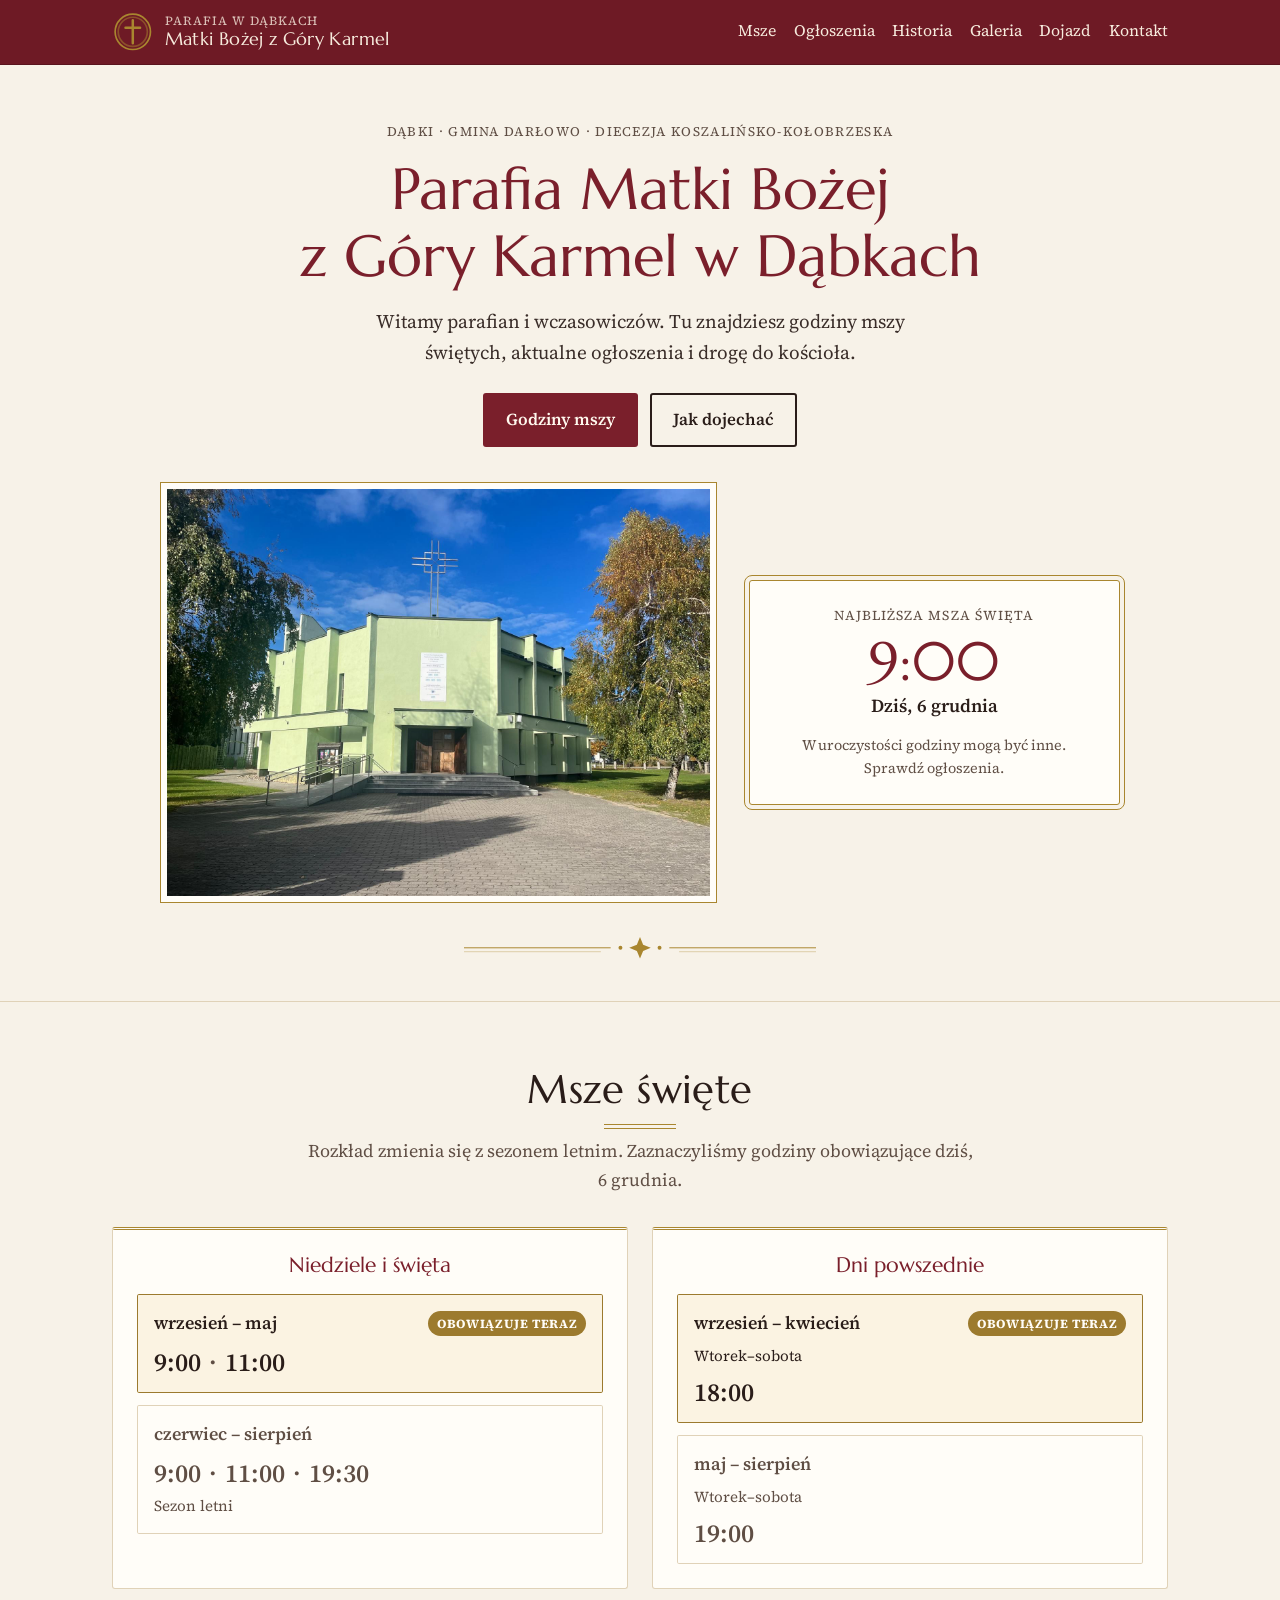
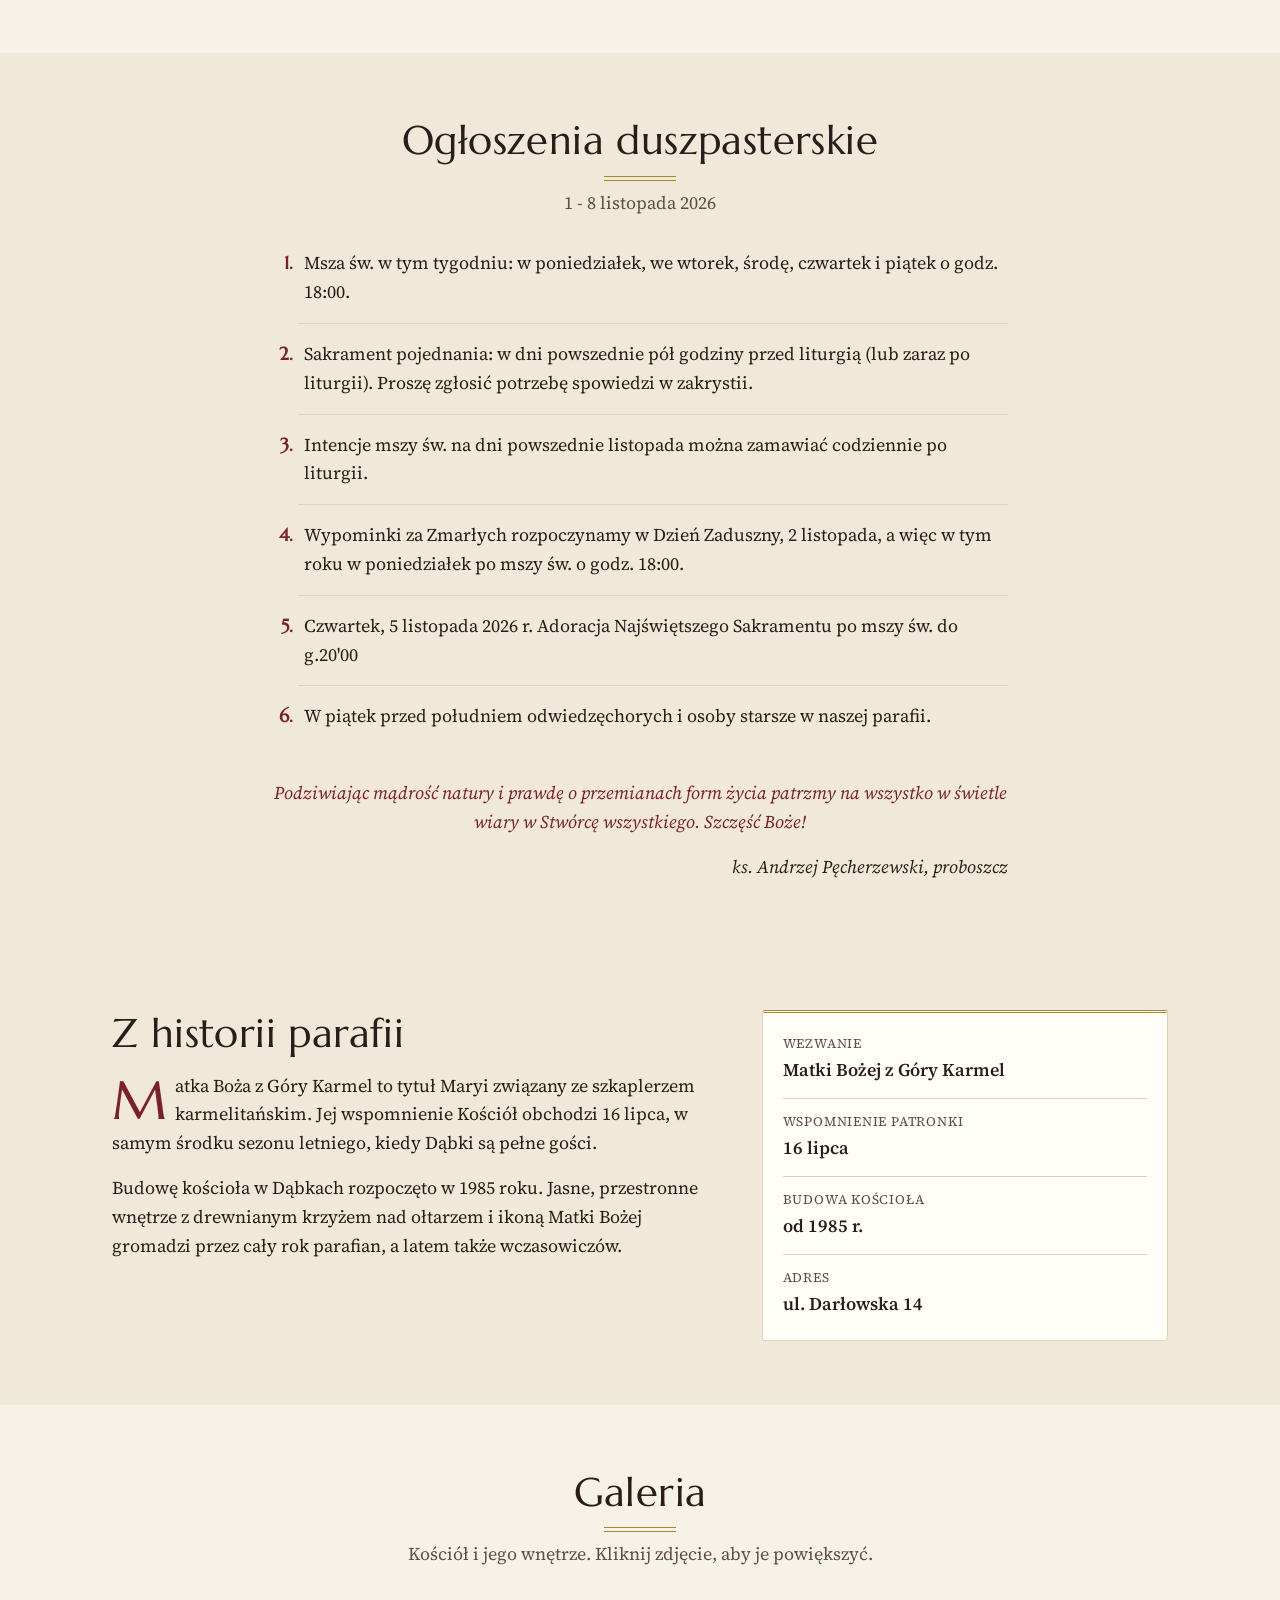
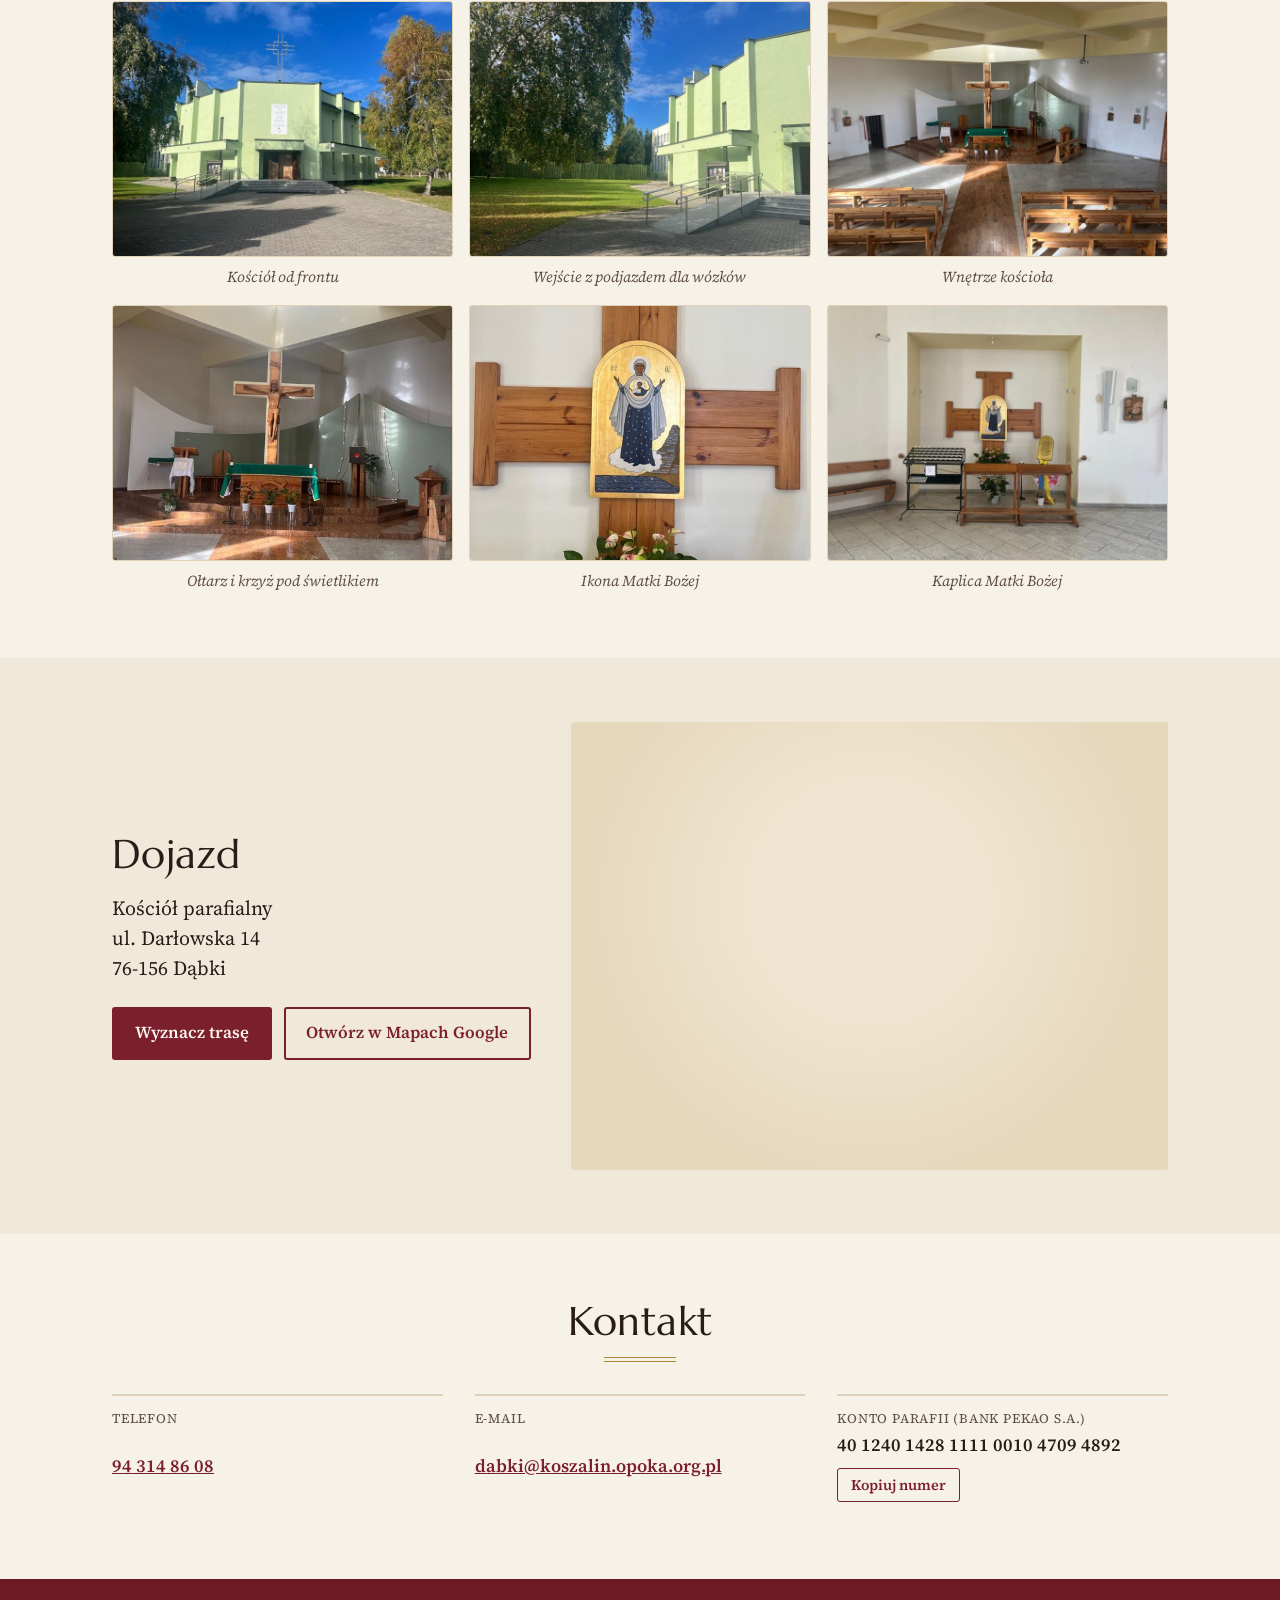
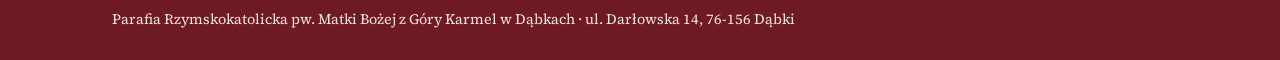
==== commit 93d9a373: "Aktualizacja mszy i ogłoszeń z arkusza" ====
--- a/index.html
+++ b/index.html
@@ -316,9 +316,9 @@
     <div class="wrap">
       <div class="sekcja-glowa">
         <h2>Ogłoszenia duszpasterskie</h2>
-        <p class="sekcja-opis" id="ogloszenia-data">25 października – 1 listopada 2026</p>
-      </div>
-      <ol class="ogloszenia" id="ogloszenia-lista"><li>Msza św. w tym tygodniu: we wtorek, środę, czwartek i piątek o godz. 18:00.<br>1 listopada, uroczystość Wszystkich Świętych, przypada w tym roku w niedzielę i msza św. jest odprawiana bez zmian, jak w niedzielę o godz. 9:00 i 11:00.</li><li>Sakrament pojednania: w dni powszednie pół godziny przed liturgią (lub zaraz po liturgii). Proszę zgłosić potrzebę spowiedzi w zakrystii.</li><li>Wypominki za Zmarłych rozpoczynamy w Dzień Zaduszny, 2 listopada, a więc w tym roku w poniedziałek po mszy św. o godz. 18:00.</li><li>Dzisiejszej niedzieli, zgodnie z wcześniejszymi zapowiedziami, prosimy o datki na kwiaty dla dekoracji listopadowych.</li><li>Intencje mszy św. na dni powszednie listopada można zamawiać codziennie po liturgii.</li><li>Czwartek, 29.10.2026 r. Adoracja Najświętszego Sakramentu po Mszy Świętej do godziny 20.00 (na początku Adoracji - różaniec święty).</li></ol>
+        <p class="sekcja-opis" id="ogloszenia-data">1 - 8 listopada 2026</p>
+      </div>
+      <ol class="ogloszenia" id="ogloszenia-lista"><li>Msza św. w tym tygodniu: w poniedziałek, we wtorek, środę, czwartek i piątek o godz. 18:00.</li><li>Sakrament pojednania: w dni powszednie pół godziny przed liturgią (lub zaraz po liturgii). Proszę zgłosić potrzebę spowiedzi w zakrystii.</li><li>Intencje mszy św. na dni powszednie listopada można zamawiać codziennie po liturgii.</li><li>Wypominki za Zmarłych rozpoczynamy w Dzień Zaduszny, 2 listopada, a więc w tym roku w poniedziałek po mszy św. o godz. 18:00.</li><li>Czwartek, 5 listopada 2026 r. Adoracja Najświętszego Sakramentu po mszy św. do g.20&#x27;00</li><li>W piątek przed południem odwiedzęchorych i osoby starsze w naszej parafii.</li></ol>
       <div class="ogloszenia-koniec" id="ogloszenia-koniec"><p>Podziwiając mądrość natury i prawdę o przemianach form życia patrzmy na wszystko w świetle wiary w Stwórcę wszystkiego. Szczęść Boże!</p></div>
       <p class="podpis-proboszcza">ks. Andrzej Pęcherzewski, proboszcz</p>
     </div>
@@ -409,7 +409,7 @@
   // Strona pokazuje ją od razu, a potem odświeża z Arkusza Google.
   // Msze: Dni | Od miesiąca | Do miesiąca | Godziny | Uwagi
   // Ogłoszenia: Niedziela | Treść (wiersz "Zakończenie" = słowo na koniec, bez numeru)
-  var DANE = {"msze": [["Niedziele i święta", "wrzesień", "maj", "9:00, 11:00", ""], ["Niedziele i święta", "czerwiec", "sierpień", "9:00, 11:00, 19:30", "Sezon letni"], ["Wtorek–sobota", "wrzesień", "kwiecień", "18:00", ""], ["Wtorek–sobota", "maj", "sierpień", "19:00", ""]], "ogloszenia": [["25 października – 1 listopada 2026", "Msza św. w tym tygodniu: we wtorek, środę, czwartek i piątek o godz. 18:00.\n1 listopada, uroczystość Wszystkich Świętych, przypada w tym roku w niedzielę i msza św. jest odprawiana bez zmian, jak w niedzielę o godz. 9:00 i 11:00."], ["", "Sakrament pojednania: w dni powszednie pół godziny przed liturgią (lub zaraz po liturgii). Proszę zgłosić potrzebę spowiedzi w zakrystii."], ["", "Wypominki za Zmarłych rozpoczynamy w Dzień Zaduszny, 2 listopada, a więc w tym roku w poniedziałek po mszy św. o godz. 18:00."], ["", "Dzisiejszej niedzieli, zgodnie z wcześniejszymi zapowiedziami, prosimy o datki na kwiaty dla dekoracji listopadowych."], ["", "Intencje mszy św. na dni powszednie listopada można zamawiać codziennie po liturgii."], ["", "Czwartek, 29.10.2026 r. Adoracja Najświętszego Sakramentu po Mszy Świętej do godziny 20.00 (na początku Adoracji - różaniec święty)."], ["Zakończenie", "Podziwiając mądrość natury i prawdę o przemianach form życia patrzmy na wszystko w świetle wiary w Stwórcę wszystkiego. Szczęść Boże!"]]};
+  var DANE = {"msze": [["Niedziele i święta", "wrzesień", "maj", "9:00, 11:00", ""], ["Niedziele i święta", "czerwiec", "sierpień", "9:00, 11:00, 19:30", "Sezon letni"], ["Wtorek–sobota", "wrzesień", "kwiecień", "18:00", ""], ["Wtorek–sobota", "maj", "sierpień", "19:00", ""]], "ogloszenia": [["1 - 8 listopada 2026", "Msza św. w tym tygodniu: w poniedziałek, we wtorek, środę, czwartek i piątek o godz. 18:00."], ["", "Sakrament pojednania: w dni powszednie pół godziny przed liturgią (lub zaraz po liturgii). Proszę zgłosić potrzebę spowiedzi w zakrystii."], ["", "Intencje mszy św. na dni powszednie listopada można zamawiać codziennie po liturgii."], ["", "Wypominki za Zmarłych rozpoczynamy w Dzień Zaduszny, 2 listopada, a więc w tym roku w poniedziałek po mszy św. o godz. 18:00."], ["", "Czwartek, 5 listopada 2026 r. Adoracja Najświętszego Sakramentu po mszy św. do g.20'00"], ["", "W piątek przed południem odwiedzęchorych i osoby starsze w naszej parafii."], ["Zakończenie", "Podziwiając mądrość natury i prawdę o przemianach form życia patrzmy na wszystko w świetle wiary w Stwórcę wszystkiego. Szczęść Boże!"]]};
 
   var MIESIACE = ["sty", "lut", "mar", "kwi", "maj", "cze", "lip", "sie", "wrz", "paz", "lis", "gru"];
   var MIESIACE_DOP = ["stycznia", "lutego", "marca", "kwietnia", "maja", "czerwca", "lipca", "sierpnia", "września", "października", "listopada", "grudnia"];
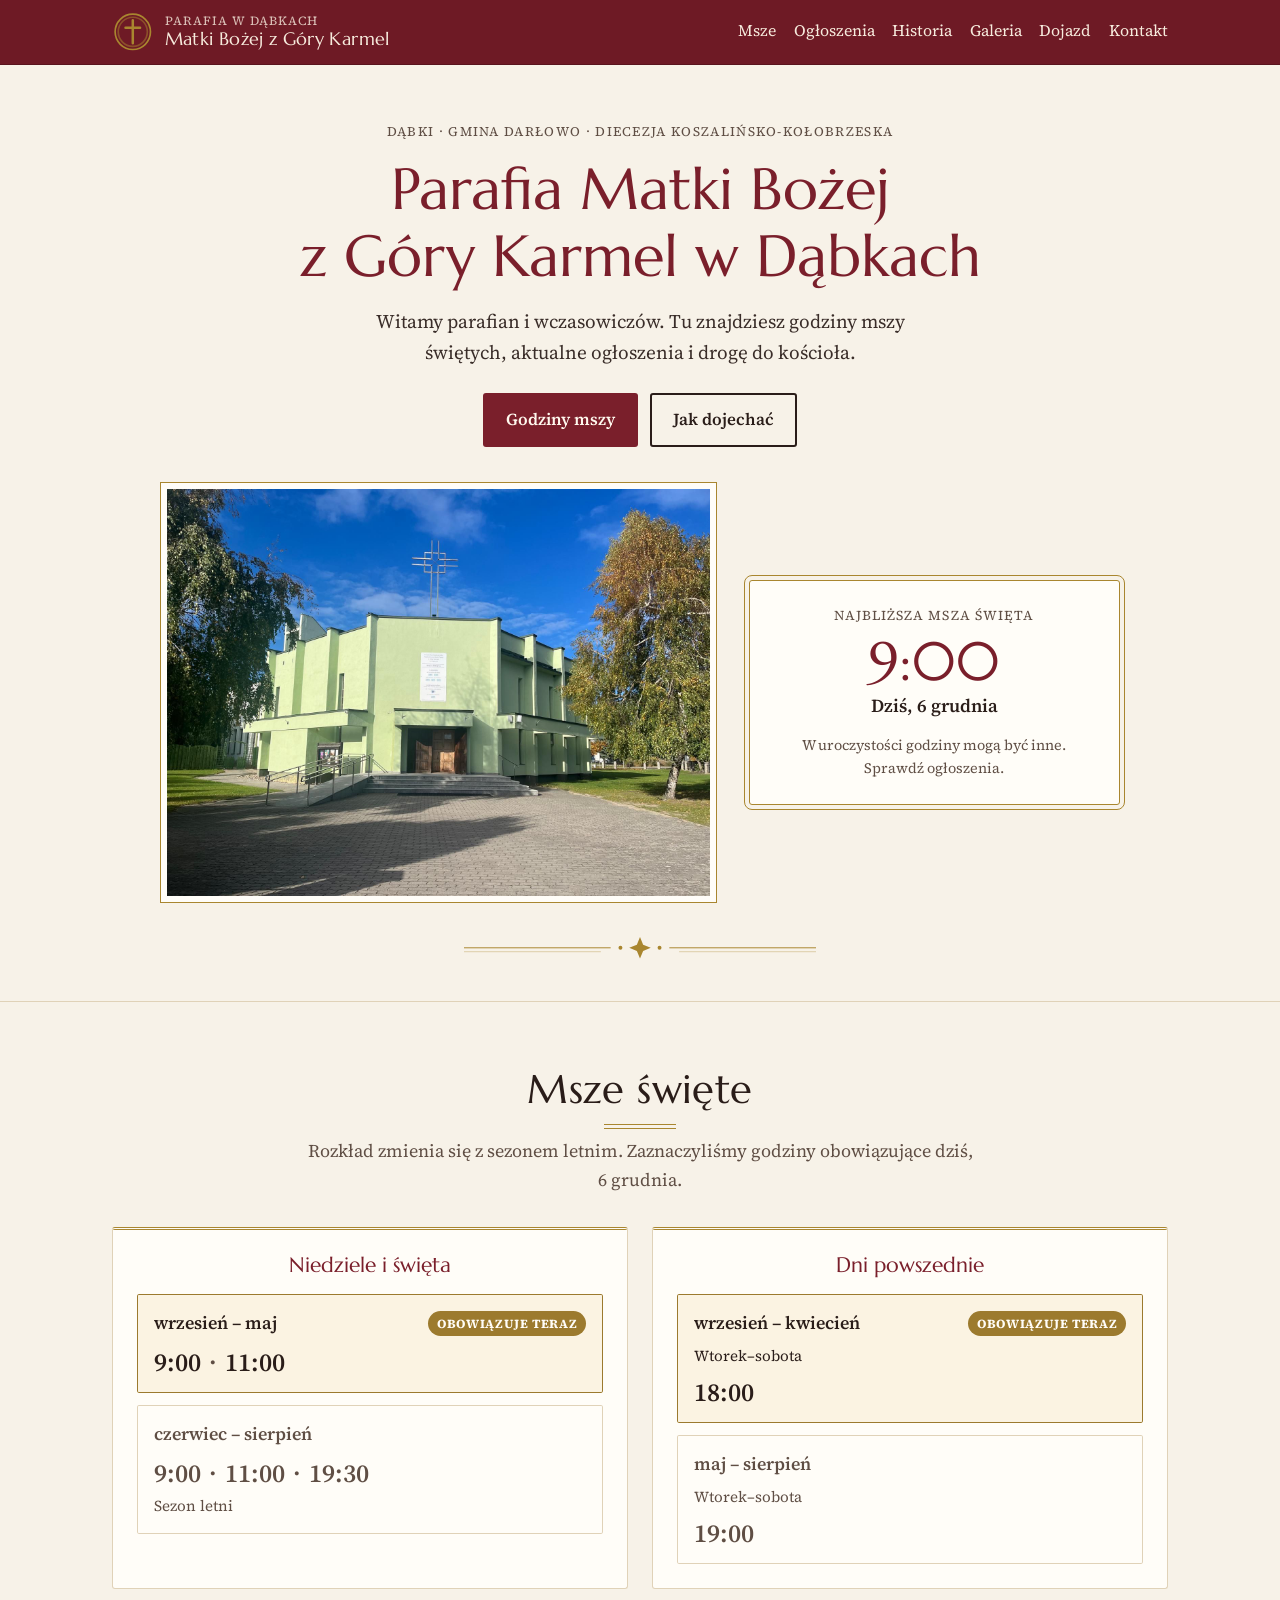
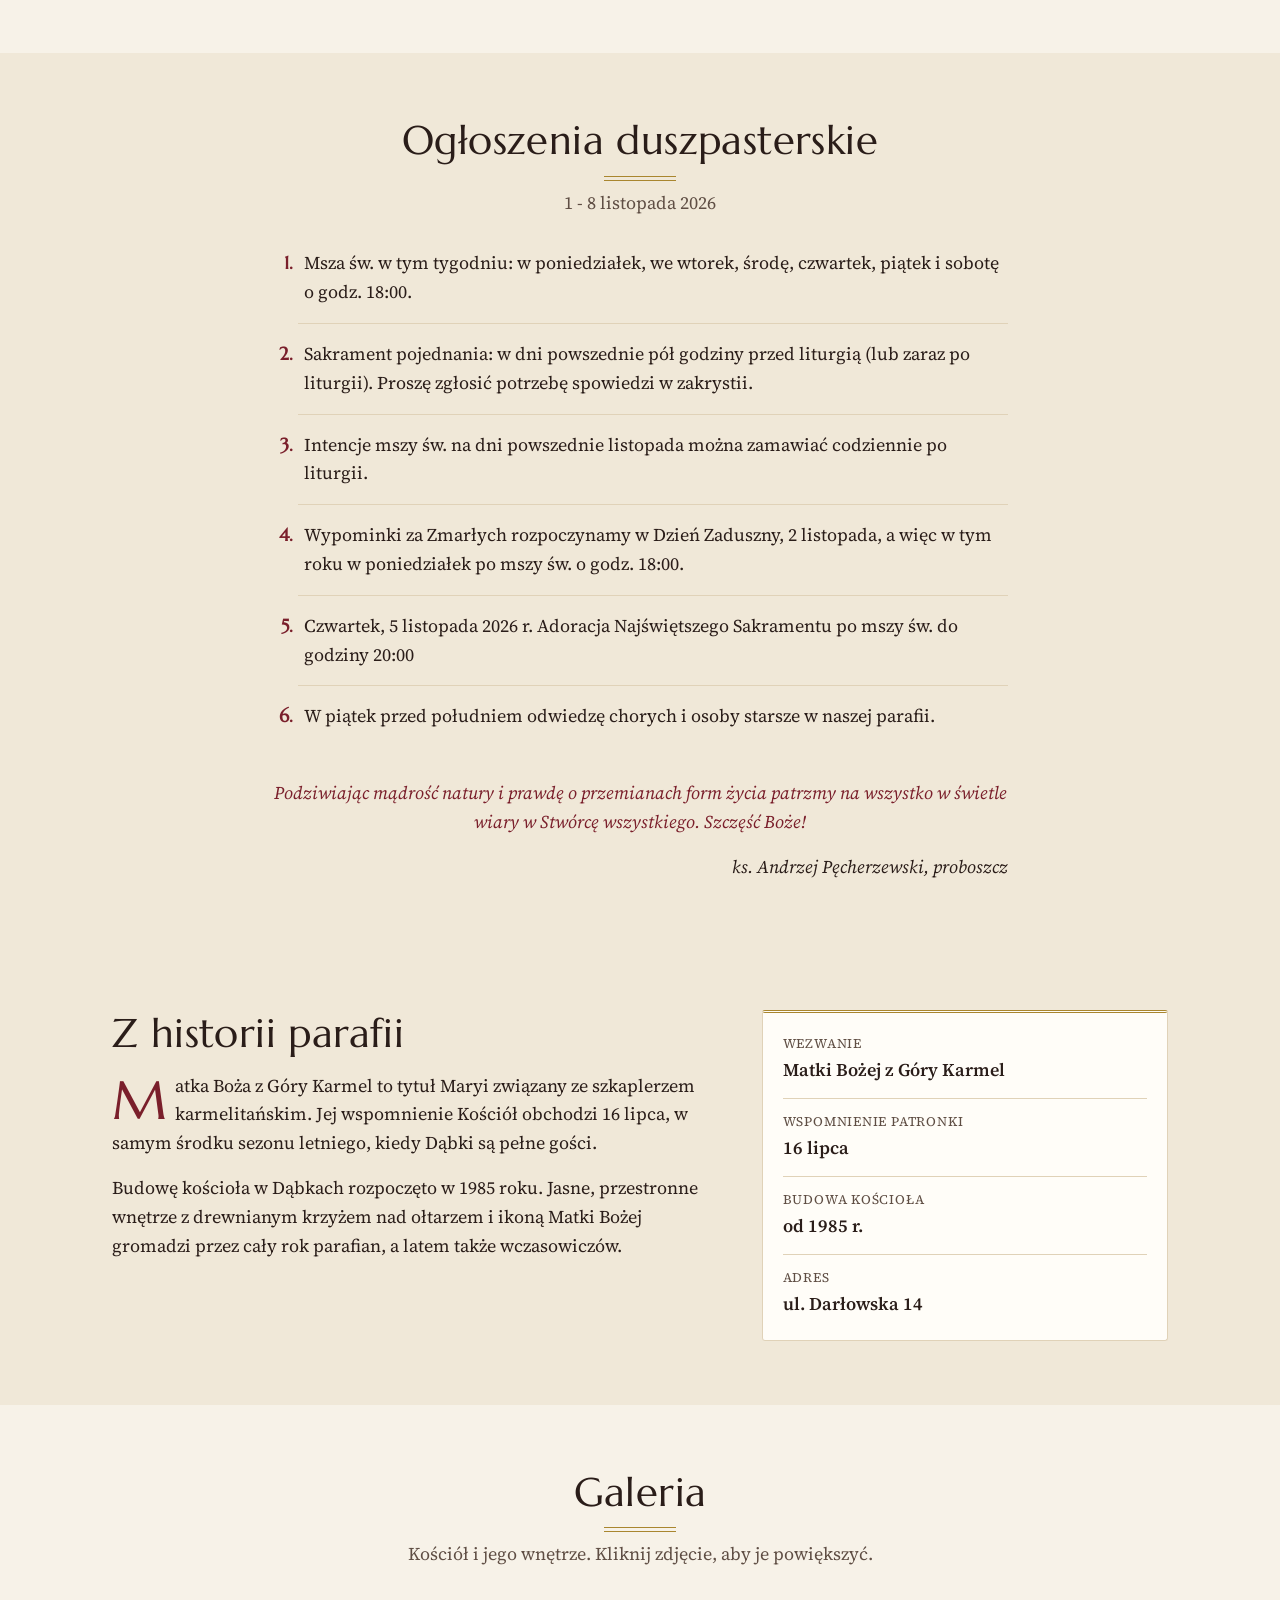
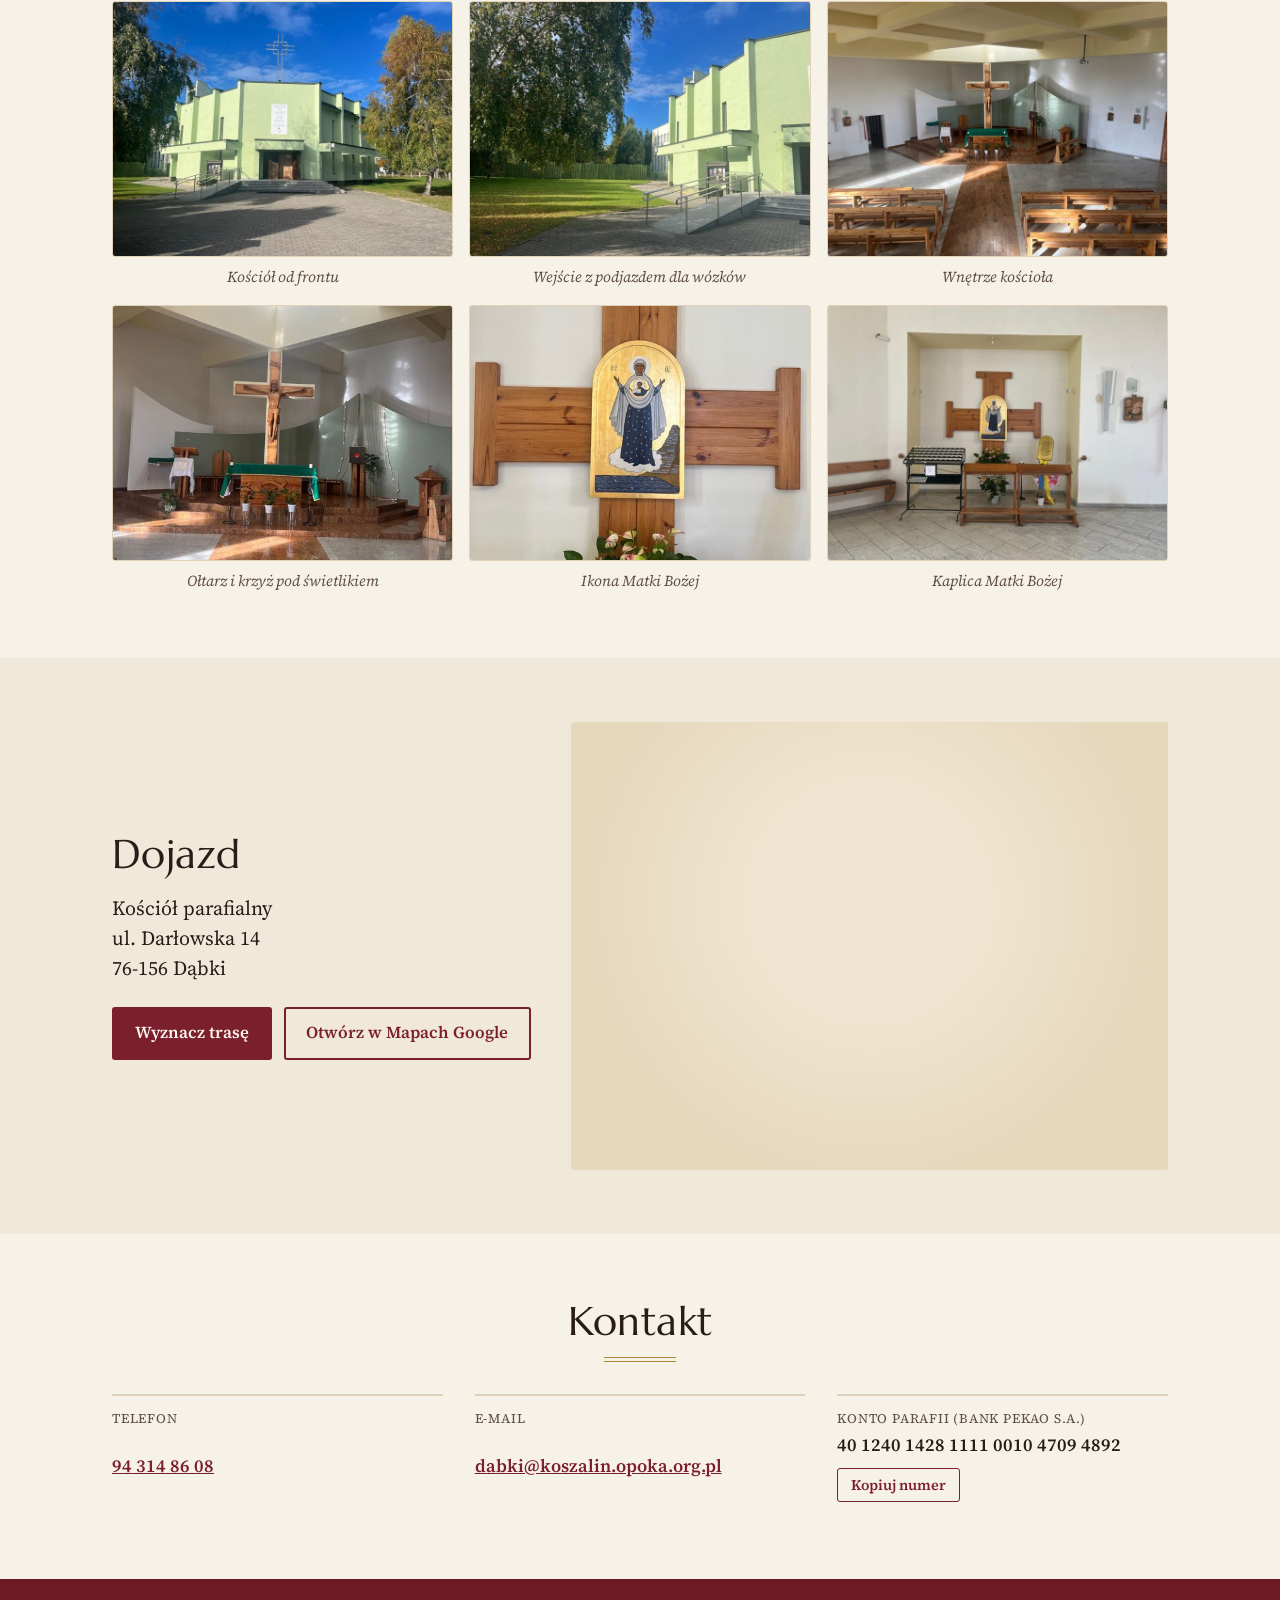
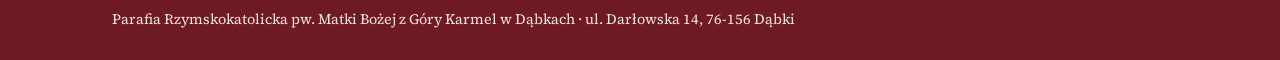
==== commit e365fc9f: "Aktualizacja mszy i ogłoszeń z arkusza" ====
--- a/index.html
+++ b/index.html
@@ -318,7 +318,7 @@
         <h2>Ogłoszenia duszpasterskie</h2>
         <p class="sekcja-opis" id="ogloszenia-data">1 - 8 listopada 2026</p>
       </div>
-      <ol class="ogloszenia" id="ogloszenia-lista"><li>Msza św. w tym tygodniu: w poniedziałek, we wtorek, środę, czwartek i piątek o godz. 18:00.</li><li>Sakrament pojednania: w dni powszednie pół godziny przed liturgią (lub zaraz po liturgii). Proszę zgłosić potrzebę spowiedzi w zakrystii.</li><li>Intencje mszy św. na dni powszednie listopada można zamawiać codziennie po liturgii.</li><li>Wypominki za Zmarłych rozpoczynamy w Dzień Zaduszny, 2 listopada, a więc w tym roku w poniedziałek po mszy św. o godz. 18:00.</li><li>Czwartek, 5 listopada 2026 r. Adoracja Najświętszego Sakramentu po mszy św. do g.20&#x27;00</li><li>W piątek przed południem odwiedzęchorych i osoby starsze w naszej parafii.</li></ol>
+      <ol class="ogloszenia" id="ogloszenia-lista"><li>Msza św. w tym tygodniu: w poniedziałek, we wtorek, środę, czwartek, piątek i sobotę o godz. 18:00.</li><li>Sakrament pojednania: w dni powszednie pół godziny przed liturgią (lub zaraz po liturgii). Proszę zgłosić potrzebę spowiedzi w zakrystii.</li><li>Intencje mszy św. na dni powszednie listopada można zamawiać codziennie po liturgii.</li><li>Wypominki za Zmarłych rozpoczynamy w Dzień Zaduszny, 2 listopada, a więc w tym roku w poniedziałek po mszy św. o godz. 18:00.</li><li>Czwartek, 5 listopada 2026 r.  Adoracja Najświętszego Sakramentu po mszy św. do godziny 20:00</li><li>W piątek przed południem odwiedzę chorych i osoby starsze w naszej parafii.</li></ol>
       <div class="ogloszenia-koniec" id="ogloszenia-koniec"><p>Podziwiając mądrość natury i prawdę o przemianach form życia patrzmy na wszystko w świetle wiary w Stwórcę wszystkiego. Szczęść Boże!</p></div>
       <p class="podpis-proboszcza">ks. Andrzej Pęcherzewski, proboszcz</p>
     </div>
@@ -409,7 +409,7 @@
   // Strona pokazuje ją od razu, a potem odświeża z Arkusza Google.
   // Msze: Dni | Od miesiąca | Do miesiąca | Godziny | Uwagi
   // Ogłoszenia: Niedziela | Treść (wiersz "Zakończenie" = słowo na koniec, bez numeru)
-  var DANE = {"msze": [["Niedziele i święta", "wrzesień", "maj", "9:00, 11:00", ""], ["Niedziele i święta", "czerwiec", "sierpień", "9:00, 11:00, 19:30", "Sezon letni"], ["Wtorek–sobota", "wrzesień", "kwiecień", "18:00", ""], ["Wtorek–sobota", "maj", "sierpień", "19:00", ""]], "ogloszenia": [["1 - 8 listopada 2026", "Msza św. w tym tygodniu: w poniedziałek, we wtorek, środę, czwartek i piątek o godz. 18:00."], ["", "Sakrament pojednania: w dni powszednie pół godziny przed liturgią (lub zaraz po liturgii). Proszę zgłosić potrzebę spowiedzi w zakrystii."], ["", "Intencje mszy św. na dni powszednie listopada można zamawiać codziennie po liturgii."], ["", "Wypominki za Zmarłych rozpoczynamy w Dzień Zaduszny, 2 listopada, a więc w tym roku w poniedziałek po mszy św. o godz. 18:00."], ["", "Czwartek, 5 listopada 2026 r. Adoracja Najświętszego Sakramentu po mszy św. do g.20'00"], ["", "W piątek przed południem odwiedzęchorych i osoby starsze w naszej parafii."], ["Zakończenie", "Podziwiając mądrość natury i prawdę o przemianach form życia patrzmy na wszystko w świetle wiary w Stwórcę wszystkiego. Szczęść Boże!"]]};
+  var DANE = {"msze": [["Niedziele i święta", "wrzesień", "maj", "9:00, 11:00", ""], ["Niedziele i święta", "czerwiec", "sierpień", "9:00, 11:00, 19:30", "Sezon letni"], ["Wtorek–sobota", "wrzesień", "kwiecień", "18:00", ""], ["Wtorek–sobota", "maj", "sierpień", "19:00", ""]], "ogloszenia": [["1 - 8 listopada 2026", "Msza św. w tym tygodniu: w poniedziałek, we wtorek, środę, czwartek, piątek i sobotę o godz. 18:00."], ["", "Sakrament pojednania: w dni powszednie pół godziny przed liturgią (lub zaraz po liturgii). Proszę zgłosić potrzebę spowiedzi w zakrystii."], ["", "Intencje mszy św. na dni powszednie listopada można zamawiać codziennie po liturgii."], ["", "Wypominki za Zmarłych rozpoczynamy w Dzień Zaduszny, 2 listopada, a więc w tym roku w poniedziałek po mszy św. o godz. 18:00."], ["", "Czwartek, 5 listopada 2026 r.  Adoracja Najświętszego Sakramentu po mszy św. do godziny 20:00"], ["", "W piątek przed południem odwiedzę chorych i osoby starsze w naszej parafii."], ["Zakończenie", "Podziwiając mądrość natury i prawdę o przemianach form życia patrzmy na wszystko w świetle wiary w Stwórcę wszystkiego. Szczęść Boże!"]]};
 
   var MIESIACE = ["sty", "lut", "mar", "kwi", "maj", "cze", "lip", "sie", "wrz", "paz", "lis", "gru"];
   var MIESIACE_DOP = ["stycznia", "lutego", "marca", "kwietnia", "maja", "czerwca", "lipca", "sierpnia", "września", "października", "listopada", "grudnia"];
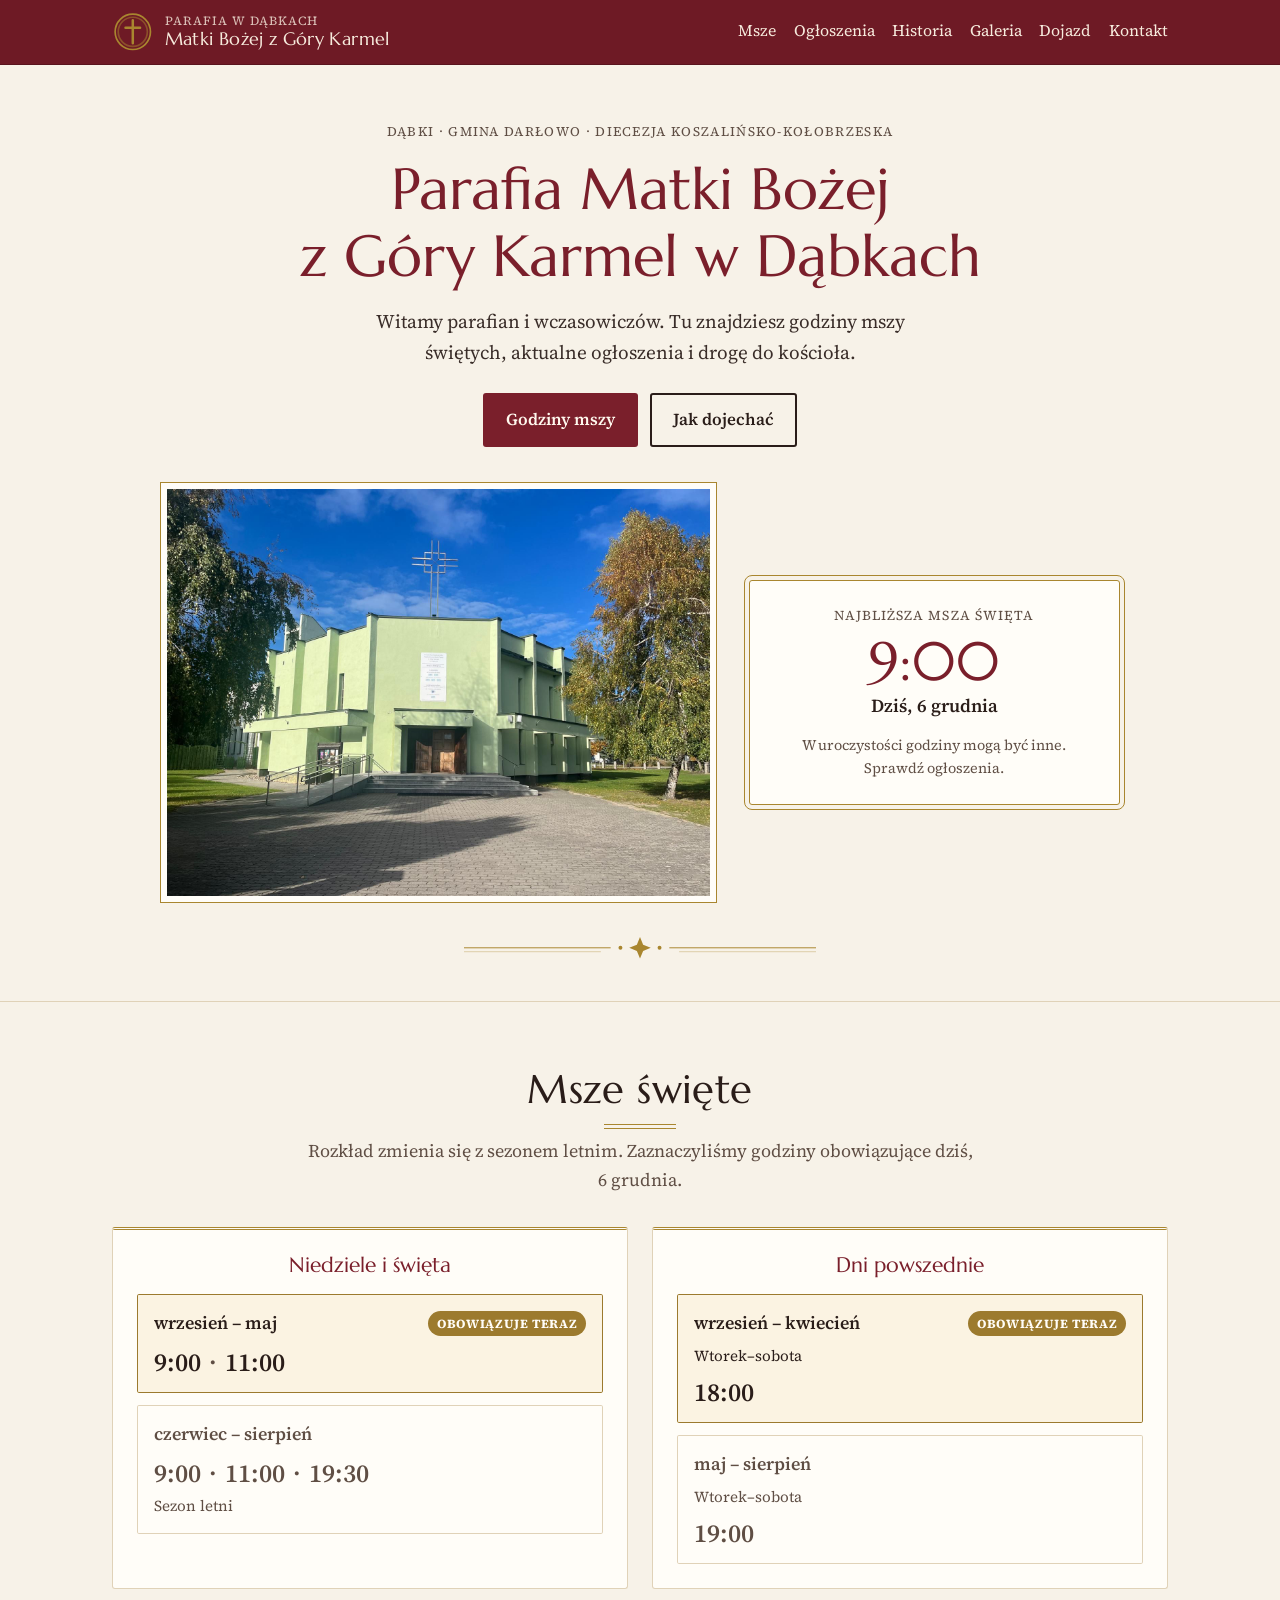
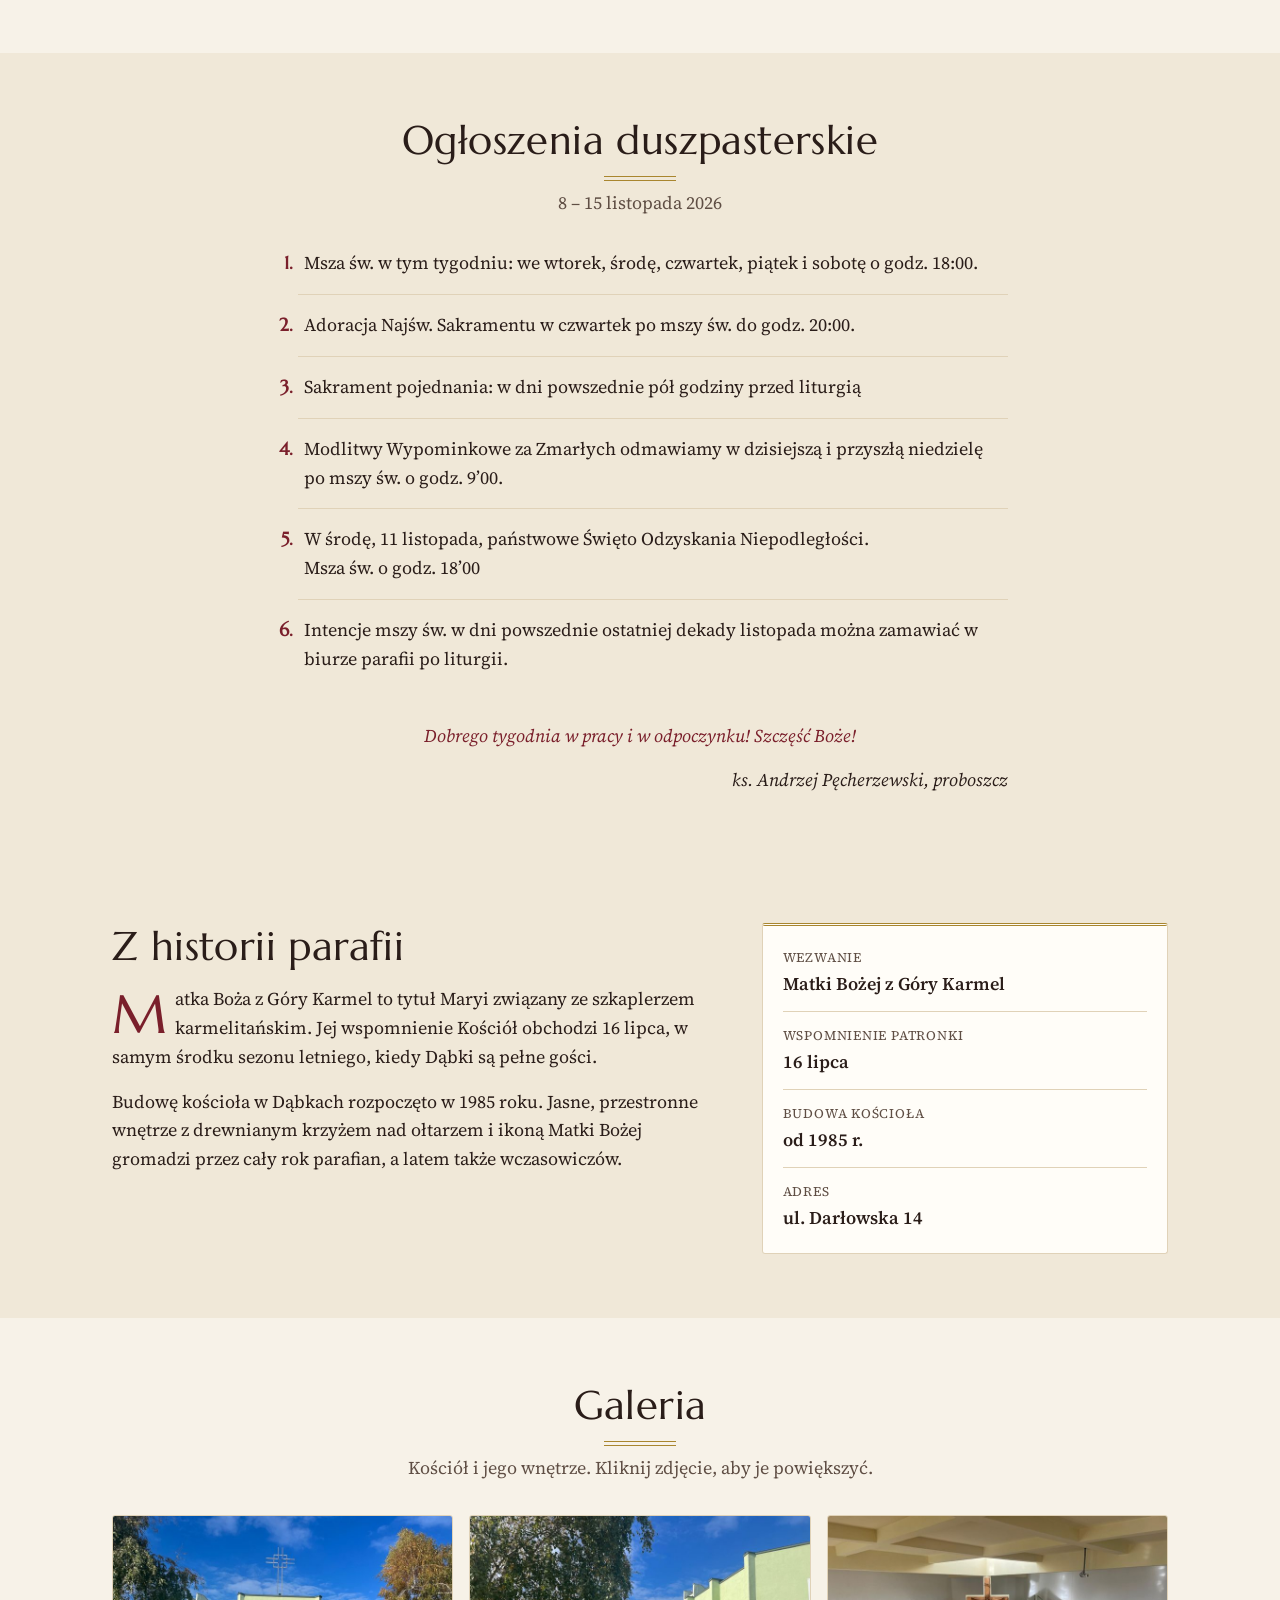
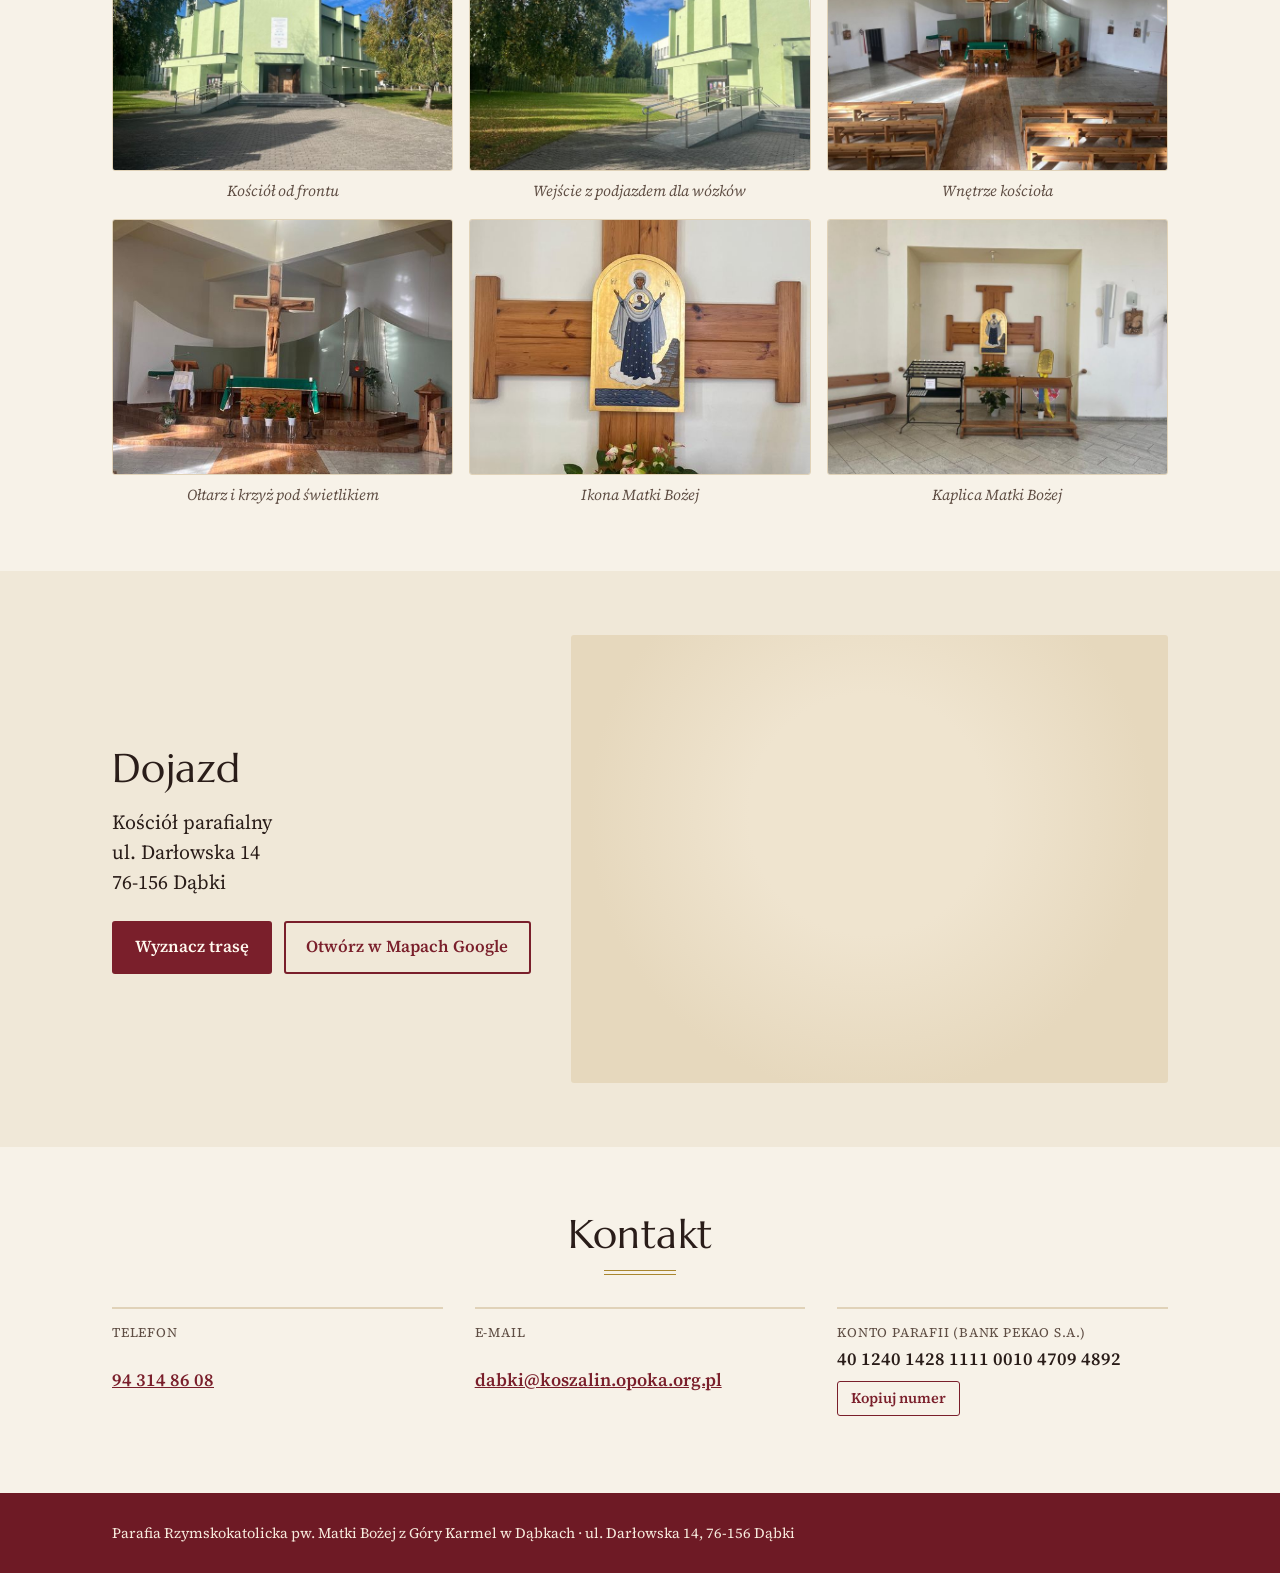
==== commit b4795e55: "Aktualizacja mszy i ogłoszeń z arkusza" ====
--- a/index.html
+++ b/index.html
@@ -316,10 +316,15 @@
     <div class="wrap">
       <div class="sekcja-glowa">
         <h2>Ogłoszenia duszpasterskie</h2>
-        <p class="sekcja-opis" id="ogloszenia-data">1 - 8 listopada 2026</p>
-      </div>
-      <ol class="ogloszenia" id="ogloszenia-lista"><li>Msza św. w tym tygodniu: w poniedziałek, we wtorek, środę, czwartek, piątek i sobotę o godz. 18:00.</li><li>Sakrament pojednania: w dni powszednie pół godziny przed liturgią (lub zaraz po liturgii). Proszę zgłosić potrzebę spowiedzi w zakrystii.</li><li>Intencje mszy św. na dni powszednie listopada można zamawiać codziennie po liturgii.</li><li>Wypominki za Zmarłych rozpoczynamy w Dzień Zaduszny, 2 listopada, a więc w tym roku w poniedziałek po mszy św. o godz. 18:00.</li><li>Czwartek, 5 listopada 2026 r.  Adoracja Najświętszego Sakramentu po mszy św. do godziny 20:00</li><li>W piątek przed południem odwiedzę chorych i osoby starsze w naszej parafii.</li></ol>
-      <div class="ogloszenia-koniec" id="ogloszenia-koniec"><p>Podziwiając mądrość natury i prawdę o przemianach form życia patrzmy na wszystko w świetle wiary w Stwórcę wszystkiego. Szczęść Boże!</p></div>
+        <p class="sekcja-opis" id="ogloszenia-data">8 – 15 listopada 2026</p>
+      </div>
+      <ol class="ogloszenia" id="ogloszenia-lista"><li>Msza św. w tym tygodniu: we wtorek, środę, czwartek, piątek i sobotę o godz. 18:00.</li><li>Adoracja Najśw. Sakramentu w czwartek po mszy św. do godz. 20:00.</li><li>Sakrament pojednania: w dni powszednie pół godziny przed liturgią</li><li>Modlitwy Wypominkowe za Zmarłych odmawiamy w dzisiejszą i przyszłą niedzielę+<br>po mszy św. o godz. 9’00.</li><li>W środę, 11 listopada, państwowe Święto Odzyskania Niepodległości.+<br>Msza św. o godz. 18’00</li><li>Intencje mszy św. w dni powszednie ostatniej dekady listopada można zamawiać w+<br>biurze parafii po liturgii.</li></ol>
+      <div class="ogloszenia-koniec" id="ogloszenia-koniec"><p>Dobrego tygodnia w pracy i w odpoczynku!
+
+Szczęść Boże!</p></div>
       <p class="podpis-proboszcza">ks. Andrzej Pęcherzewski, proboszcz</p>
     </div>
   </section>
@@ -409,7 +414,7 @@
   // Strona pokazuje ją od razu, a potem odświeża z Arkusza Google.
   // Msze: Dni | Od miesiąca | Do miesiąca | Godziny | Uwagi
   // Ogłoszenia: Niedziela | Treść (wiersz "Zakończenie" = słowo na koniec, bez numeru)
-  var DANE = {"msze": [["Niedziele i święta", "wrzesień", "maj", "9:00, 11:00", ""], ["Niedziele i święta", "czerwiec", "sierpień", "9:00, 11:00, 19:30", "Sezon letni"], ["Wtorek–sobota", "wrzesień", "kwiecień", "18:00", ""], ["Wtorek–sobota", "maj", "sierpień", "19:00", ""]], "ogloszenia": [["1 - 8 listopada 2026", "Msza św. w tym tygodniu: w poniedziałek, we wtorek, środę, czwartek, piątek i sobotę o godz. 18:00."], ["", "Sakrament pojednania: w dni powszednie pół godziny przed liturgią (lub zaraz po liturgii). Proszę zgłosić potrzebę spowiedzi w zakrystii."], ["", "Intencje mszy św. na dni powszednie listopada można zamawiać codziennie po liturgii."], ["", "Wypominki za Zmarłych rozpoczynamy w Dzień Zaduszny, 2 listopada, a więc w tym roku w poniedziałek po mszy św. o godz. 18:00."], ["", "Czwartek, 5 listopada 2026 r.  Adoracja Najświętszego Sakramentu po mszy św. do godziny 20:00"], ["", "W piątek przed południem odwiedzę chorych i osoby starsze w naszej parafii."], ["Zakończenie", "Podziwiając mądrość natury i prawdę o przemianach form życia patrzmy na wszystko w świetle wiary w Stwórcę wszystkiego. Szczęść Boże!"]]};
+  var DANE = {"msze": [["Niedziele i święta", "wrzesień", "maj", "9:00, 11:00", ""], ["Niedziele i święta", "czerwiec", "sierpień", "9:00, 11:00, 19:30", "Sezon letni"], ["Wtorek–sobota", "wrzesień", "kwiecień", "18:00", ""], ["Wtorek–sobota", "maj", "sierpień", "19:00", ""]], "ogloszenia": [["8 – 15 listopada 2026", "Msza św. w tym tygodniu: we wtorek, środę, czwartek, piątek i sobotę o godz. 18:00."], ["", "Adoracja Najśw. Sakramentu w czwartek po mszy św. do godz. 20:00."], ["", "Sakrament pojednania: w dni powszednie pół godziny przed liturgią"], ["", "Modlitwy Wypominkowe za Zmarłych odmawiamy w dzisiejszą i przyszłą niedzielę\r\npo mszy św. o godz. 9’00."], ["", "W środę, 11 listopada, państwowe Święto Odzyskania Niepodległości.\r\nMsza św. o godz. 18’00"], ["", "Intencje mszy św. w dni powszednie ostatniej dekady listopada można zamawiać w\r\nbiurze parafii po liturgii."], ["Zakończenie", "Dobrego tygodnia w pracy i w odpoczynku!\r\n\r\nSzczęść Boże!"]]};
 
   var MIESIACE = ["sty", "lut", "mar", "kwi", "maj", "cze", "lip", "sie", "wrz", "paz", "lis", "gru"];
   var MIESIACE_DOP = ["stycznia", "lutego", "marca", "kwietnia", "maja", "czerwca", "lipca", "sierpnia", "września", "października", "listopada", "grudnia"];
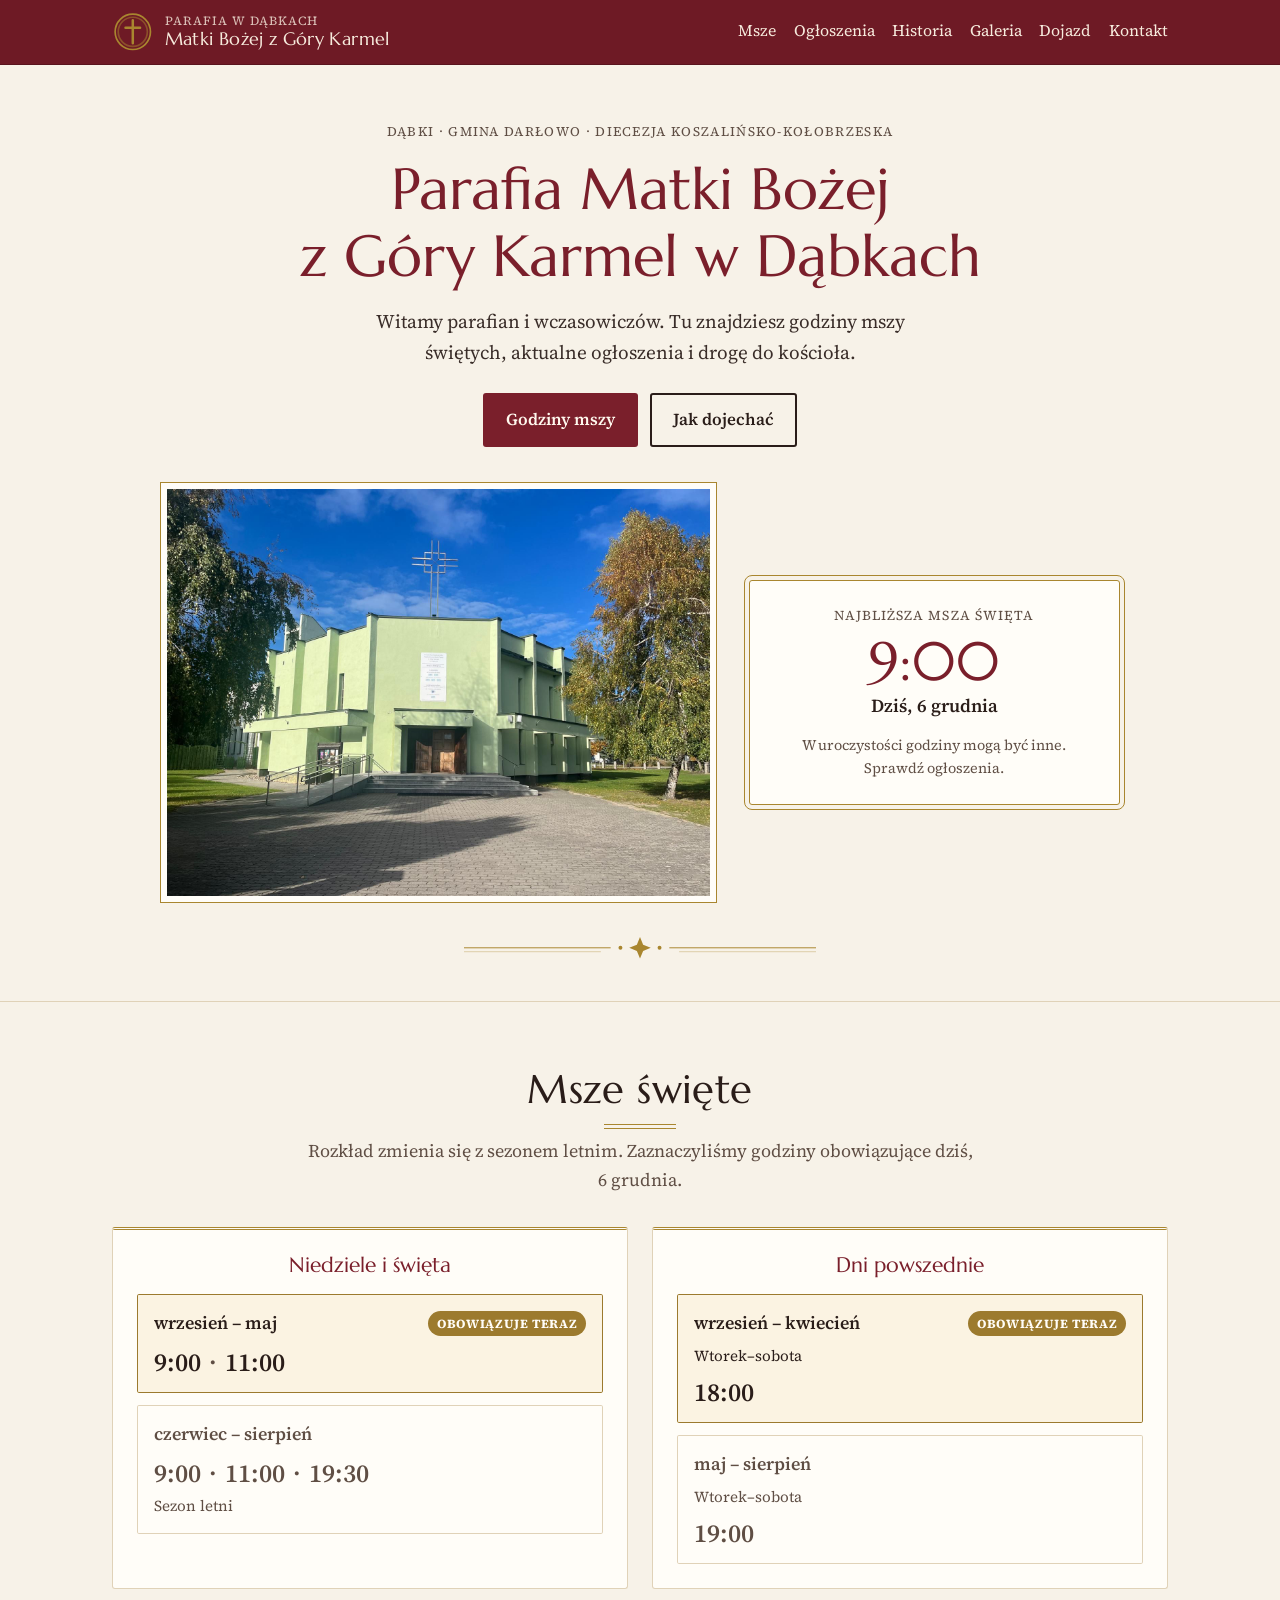
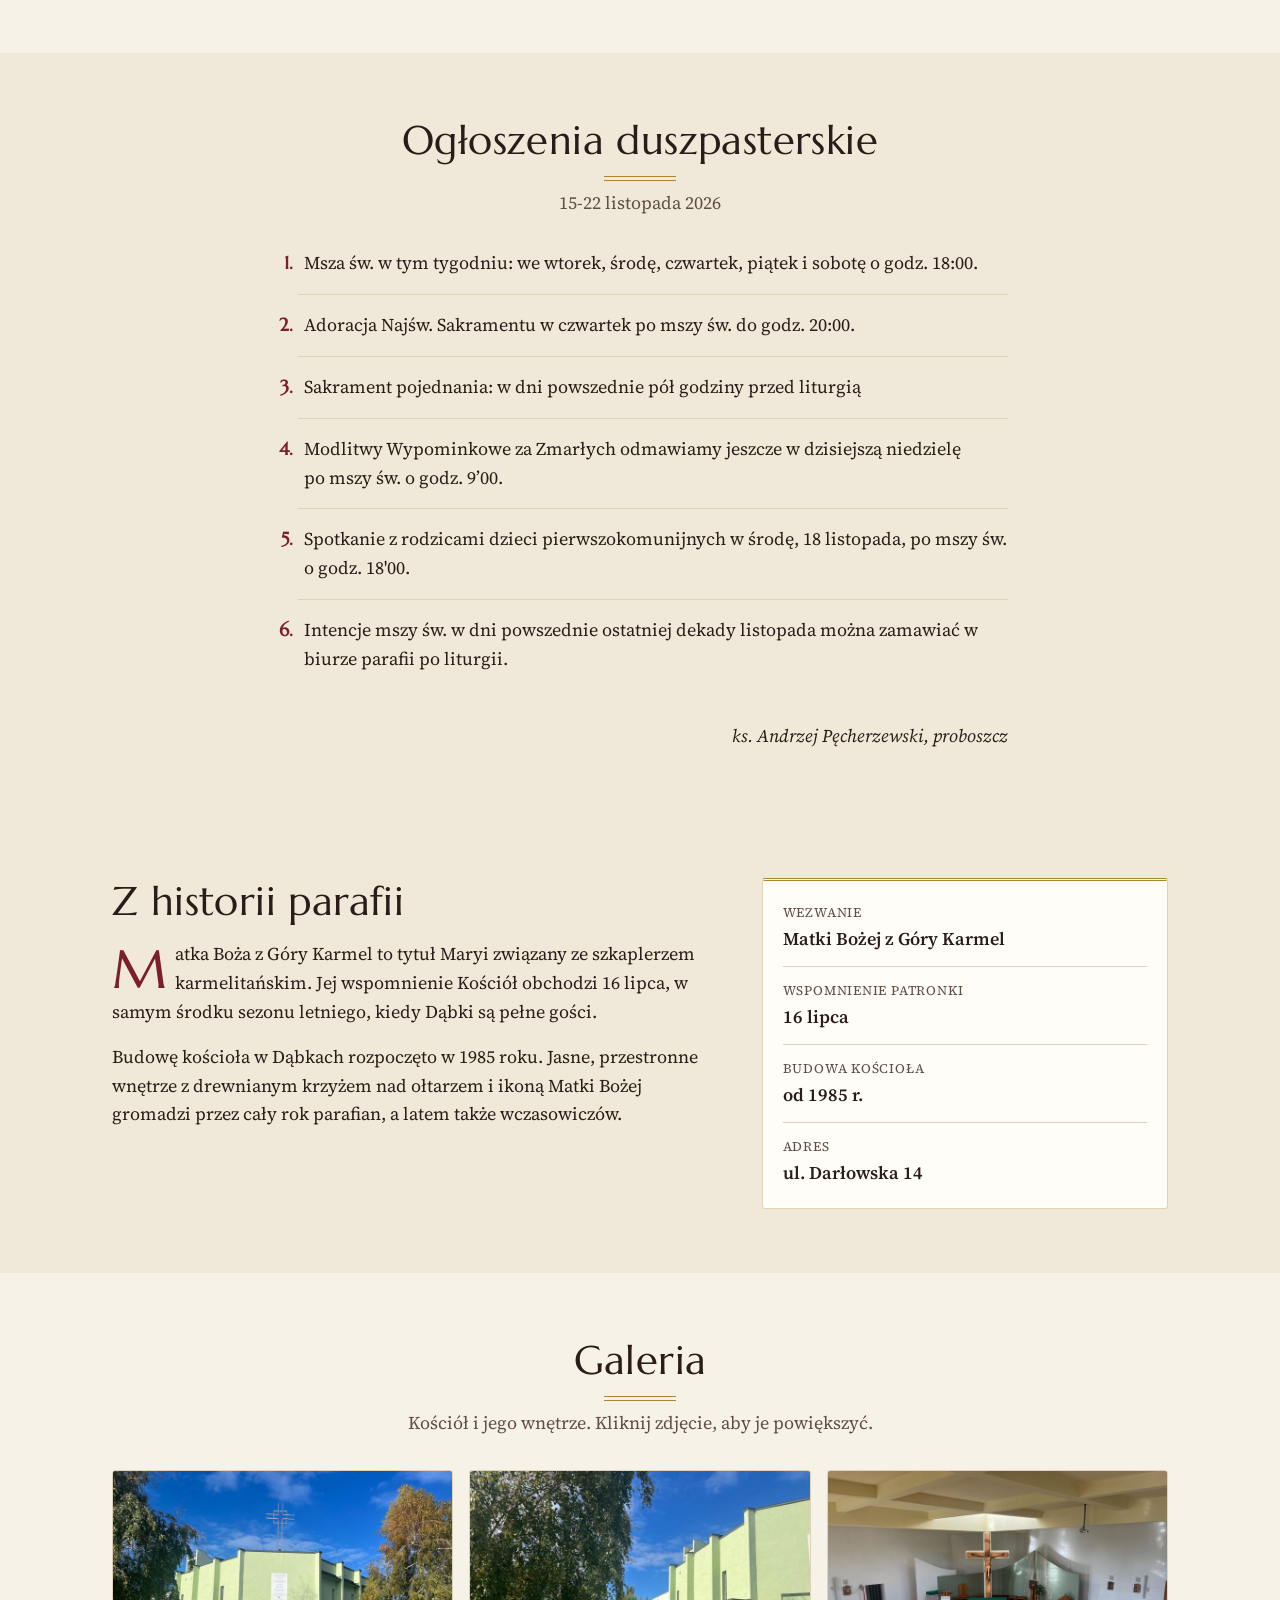
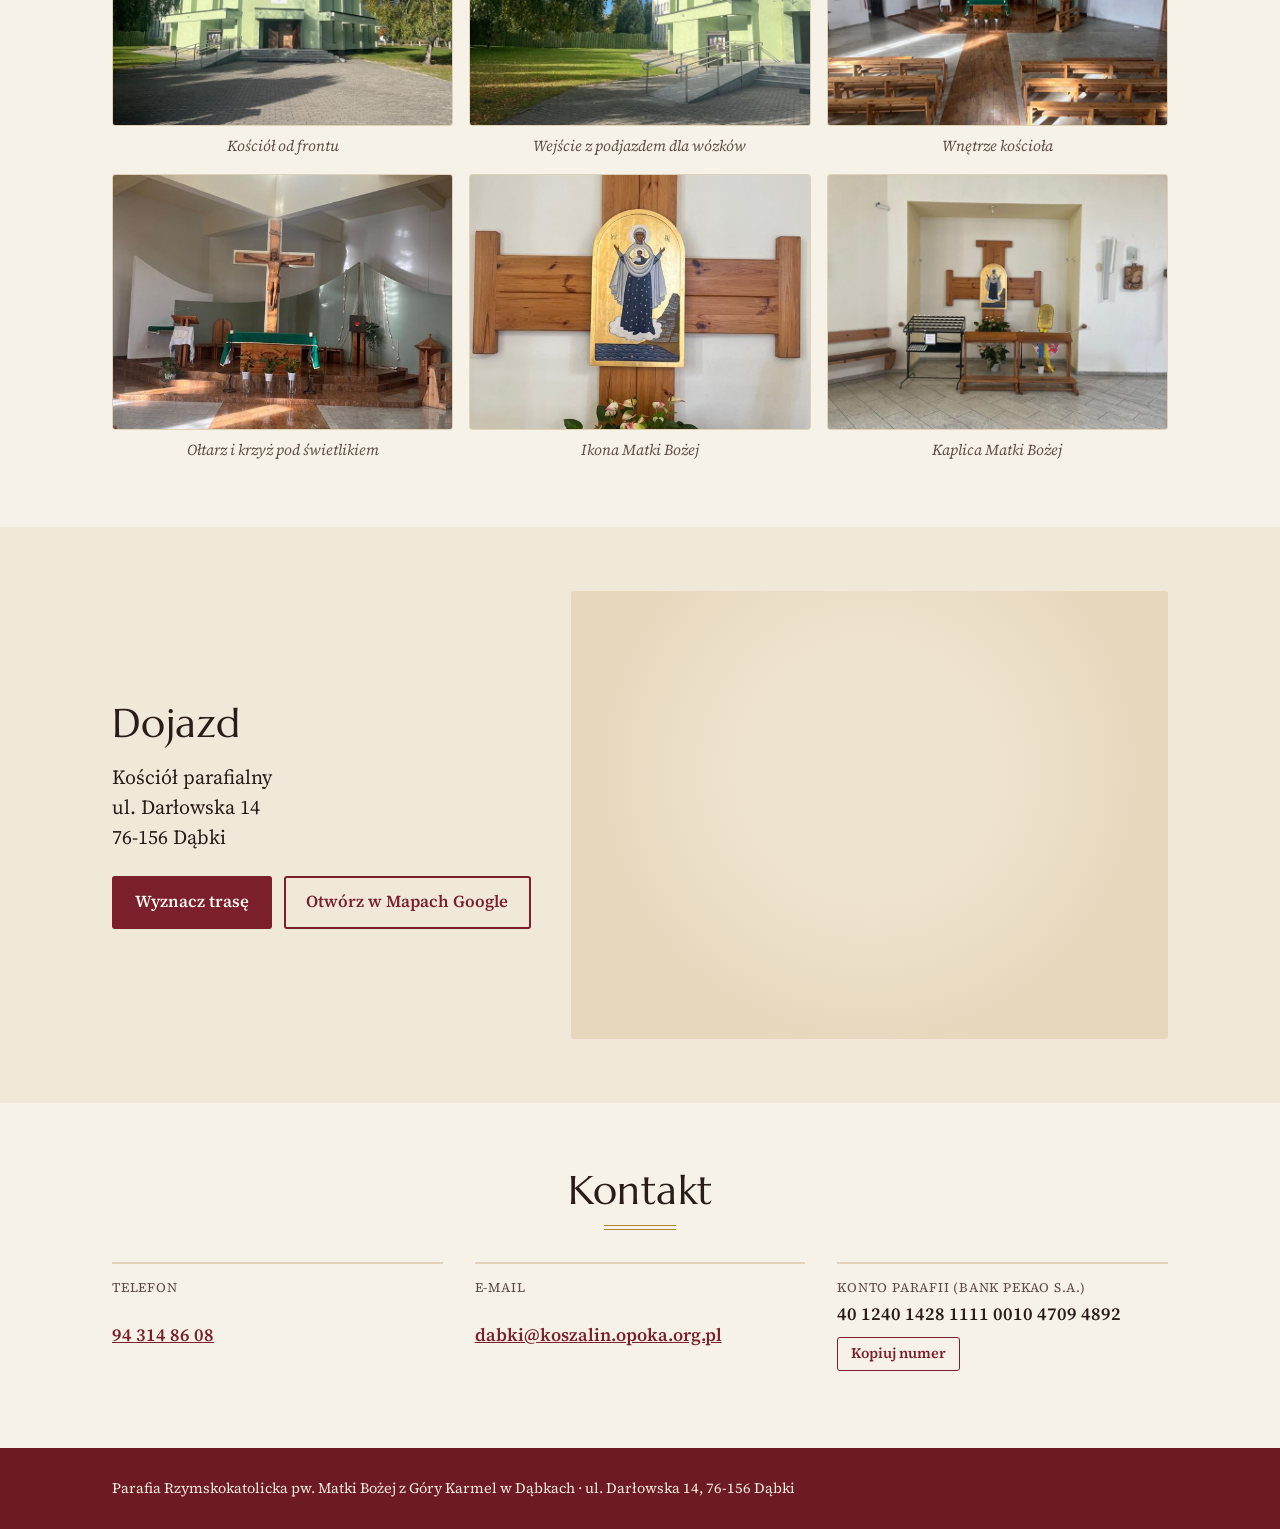
==== commit a23e39e5: "Aktualizacja mszy i ogłoszeń z arkusza" ====
--- a/index.html
+++ b/index.html
@@ -316,15 +316,11 @@
     <div class="wrap">
       <div class="sekcja-glowa">
         <h2>Ogłoszenia duszpasterskie</h2>
-        <p class="sekcja-opis" id="ogloszenia-data">8 – 15 listopada 2026</p>
-      </div>
-      <ol class="ogloszenia" id="ogloszenia-lista"><li>Msza św. w tym tygodniu: we wtorek, środę, czwartek, piątek i sobotę o godz. 18:00.</li><li>Adoracja Najśw. Sakramentu w czwartek po mszy św. do godz. 20:00.</li><li>Sakrament pojednania: w dni powszednie pół godziny przed liturgią</li><li>Modlitwy Wypominkowe za Zmarłych odmawiamy w dzisiejszą i przyszłą niedzielę-<br>po mszy św. o godz. 9’00.</li><li>W środę, 11 listopada, państwowe Święto Odzyskania Niepodległości.-<br>Msza św. o godz. 18’00</li><li>Intencje mszy św. w dni powszednie ostatniej dekady listopada można zamawiać w+        <p class="sekcja-opis" id="ogloszenia-data">15-22 listopada 2026</p>
+      </div>
+      <ol class="ogloszenia" id="ogloszenia-lista"><li>Msza św. w tym tygodniu: we wtorek, środę, czwartek, piątek i sobotę o godz. 18:00.</li><li>Adoracja Najśw. Sakramentu w czwartek po mszy św. do godz. 20:00.</li><li>Sakrament pojednania: w dni powszednie pół godziny przed liturgią</li><li>Modlitwy Wypominkowe za Zmarłych odmawiamy jeszcze w dzisiejszą niedzielę<br>po mszy św. o godz. 9’00.</li><li>Spotkanie z rodzicami dzieci pierwszokomunijnych w środę, 18 listopada, po mszy św. o godz. 18&#x27;00.</li><li>Intencje mszy św. w dni powszednie ostatniej dekady listopada można zamawiać w <br>biurze parafii po liturgii.</li></ol>
-      <div class="ogloszenia-koniec" id="ogloszenia-koniec"><p>Dobrego tygodnia w pracy i w odpoczynku!
-
-Szczęść Boże!</p></div>
+      <div class="ogloszenia-koniec" id="ogloszenia-koniec"><p></p></div>
       <p class="podpis-proboszcza">ks. Andrzej Pęcherzewski, proboszcz</p>
     </div>
   </section>
@@ -414,7 +410,7 @@
   // Strona pokazuje ją od razu, a potem odświeża z Arkusza Google.
   // Msze: Dni | Od miesiąca | Do miesiąca | Godziny | Uwagi
   // Ogłoszenia: Niedziela | Treść (wiersz "Zakończenie" = słowo na koniec, bez numeru)
-  var DANE = {"msze": [["Niedziele i święta", "wrzesień", "maj", "9:00, 11:00", ""], ["Niedziele i święta", "czerwiec", "sierpień", "9:00, 11:00, 19:30", "Sezon letni"], ["Wtorek–sobota", "wrzesień", "kwiecień", "18:00", ""], ["Wtorek–sobota", "maj", "sierpień", "19:00", ""]], "ogloszenia": [["8 – 15 listopada 2026", "Msza św. w tym tygodniu: we wtorek, środę, czwartek, piątek i sobotę o godz. 18:00."], ["", "Adoracja Najśw. Sakramentu w czwartek po mszy św. do godz. 20:00."], ["", "Sakrament pojednania: w dni powszednie pół godziny przed liturgią"], ["", "Modlitwy Wypominkowe za Zmarłych odmawiamy w dzisiejszą i przyszłą niedzielę\r\npo mszy św. o godz. 9’00."], ["", "W środę, 11 listopada, państwowe Święto Odzyskania Niepodległości.\r\nMsza św. o godz. 18’00"], ["", "Intencje mszy św. w dni powszednie ostatniej dekady listopada można zamawiać w\r\nbiurze parafii po liturgii."], ["Zakończenie", "Dobrego tygodnia w pracy i w odpoczynku!\r\n\r\nSzczęść Boże!"]]};
+  var DANE = {"msze": [["Niedziele i święta", "wrzesień", "maj", "9:00, 11:00", ""], ["Niedziele i święta", "czerwiec", "sierpień", "9:00, 11:00, 19:30", "Sezon letni"], ["Wtorek–sobota", "wrzesień", "kwiecień", "18:00", ""], ["Wtorek–sobota", "maj", "sierpień", "19:00", ""]], "ogloszenia": [["15-22 listopada 2026", "Msza św. w tym tygodniu: we wtorek, środę, czwartek, piątek i sobotę o godz. 18:00."], ["", "Adoracja Najśw. Sakramentu w czwartek po mszy św. do godz. 20:00."], ["", "Sakrament pojednania: w dni powszednie pół godziny przed liturgią"], ["", "Modlitwy Wypominkowe za Zmarłych odmawiamy jeszcze w dzisiejszą niedzielę\npo mszy św. o godz. 9’00."], ["", "Spotkanie z rodzicami dzieci pierwszokomunijnych w środę, 18 listopada, po mszy św. o godz. 18'00."], ["", "Intencje mszy św. w dni powszednie ostatniej dekady listopada można zamawiać w\r\nbiurze parafii po liturgii."], ["Zakończenie", ""]]};
 
   var MIESIACE = ["sty", "lut", "mar", "kwi", "maj", "cze", "lip", "sie", "wrz", "paz", "lis", "gru"];
   var MIESIACE_DOP = ["stycznia", "lutego", "marca", "kwietnia", "maja", "czerwca", "lipca", "sierpnia", "września", "października", "listopada", "grudnia"];
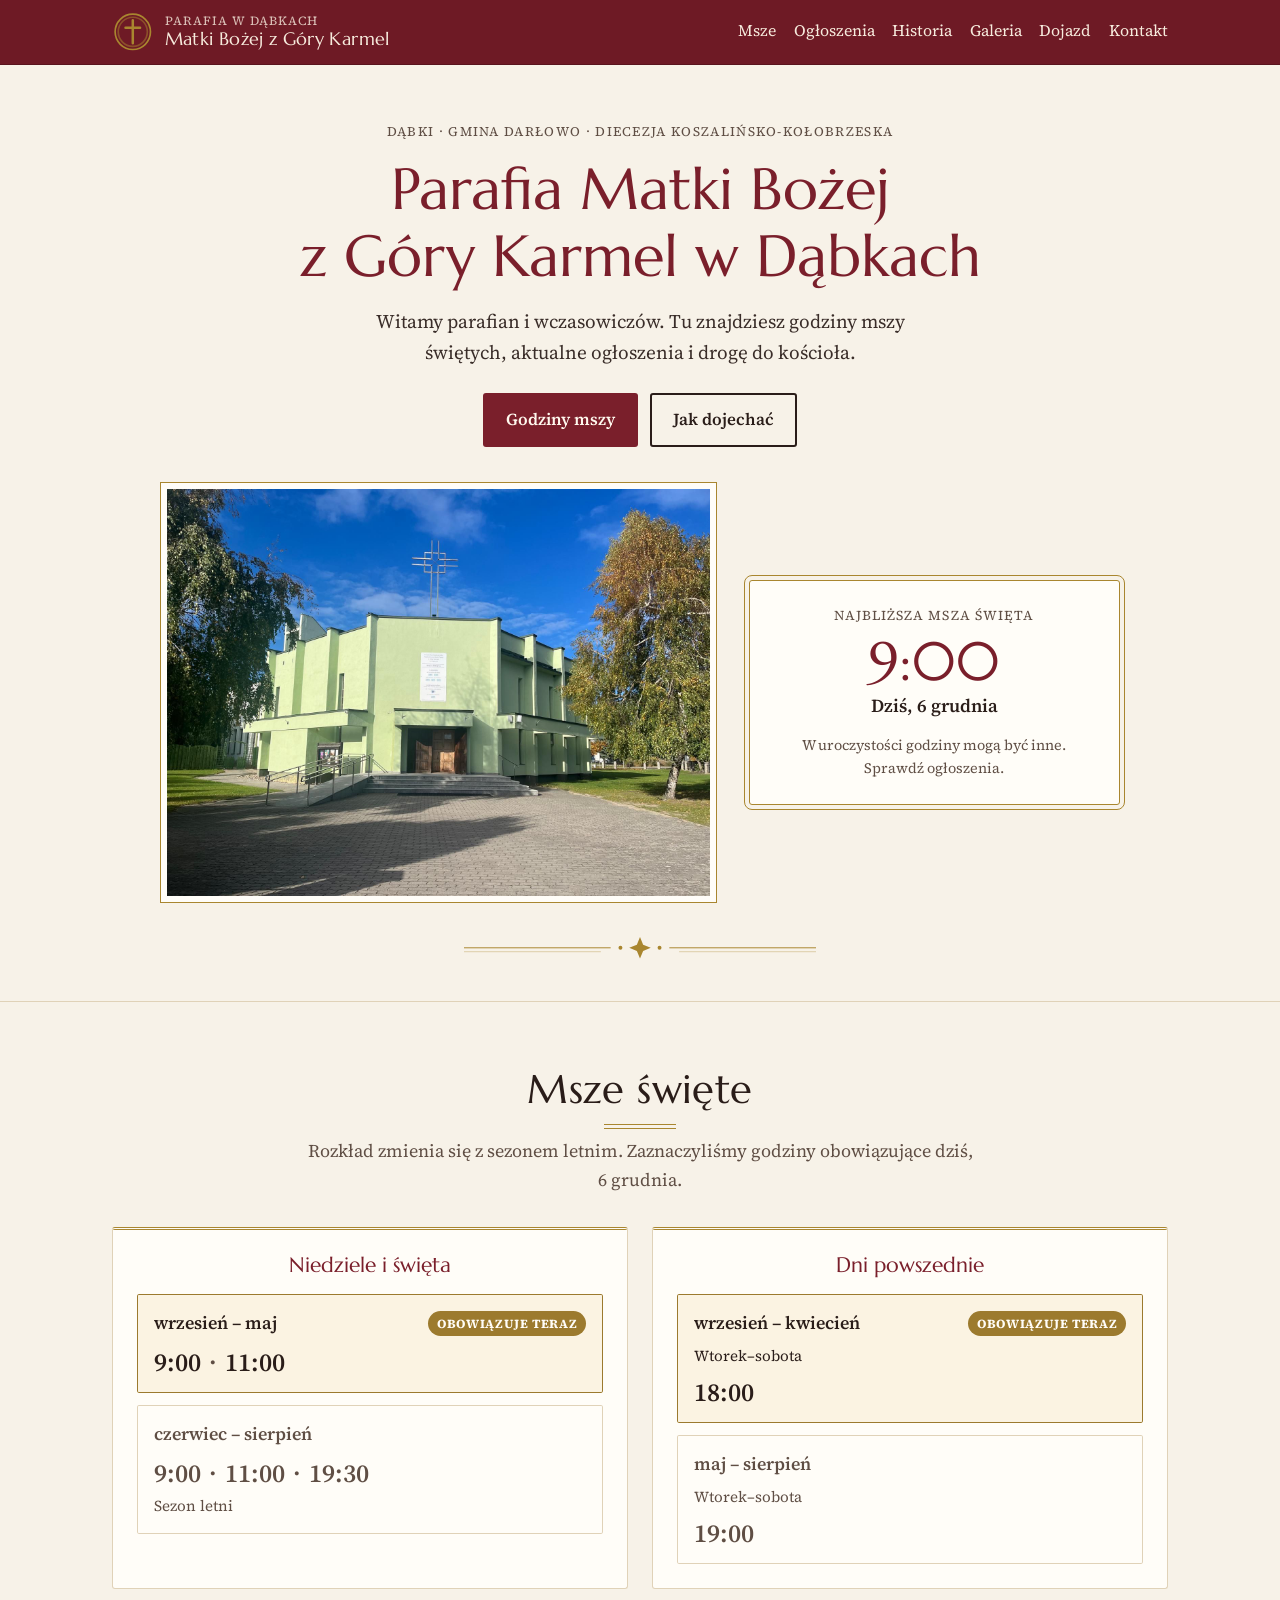
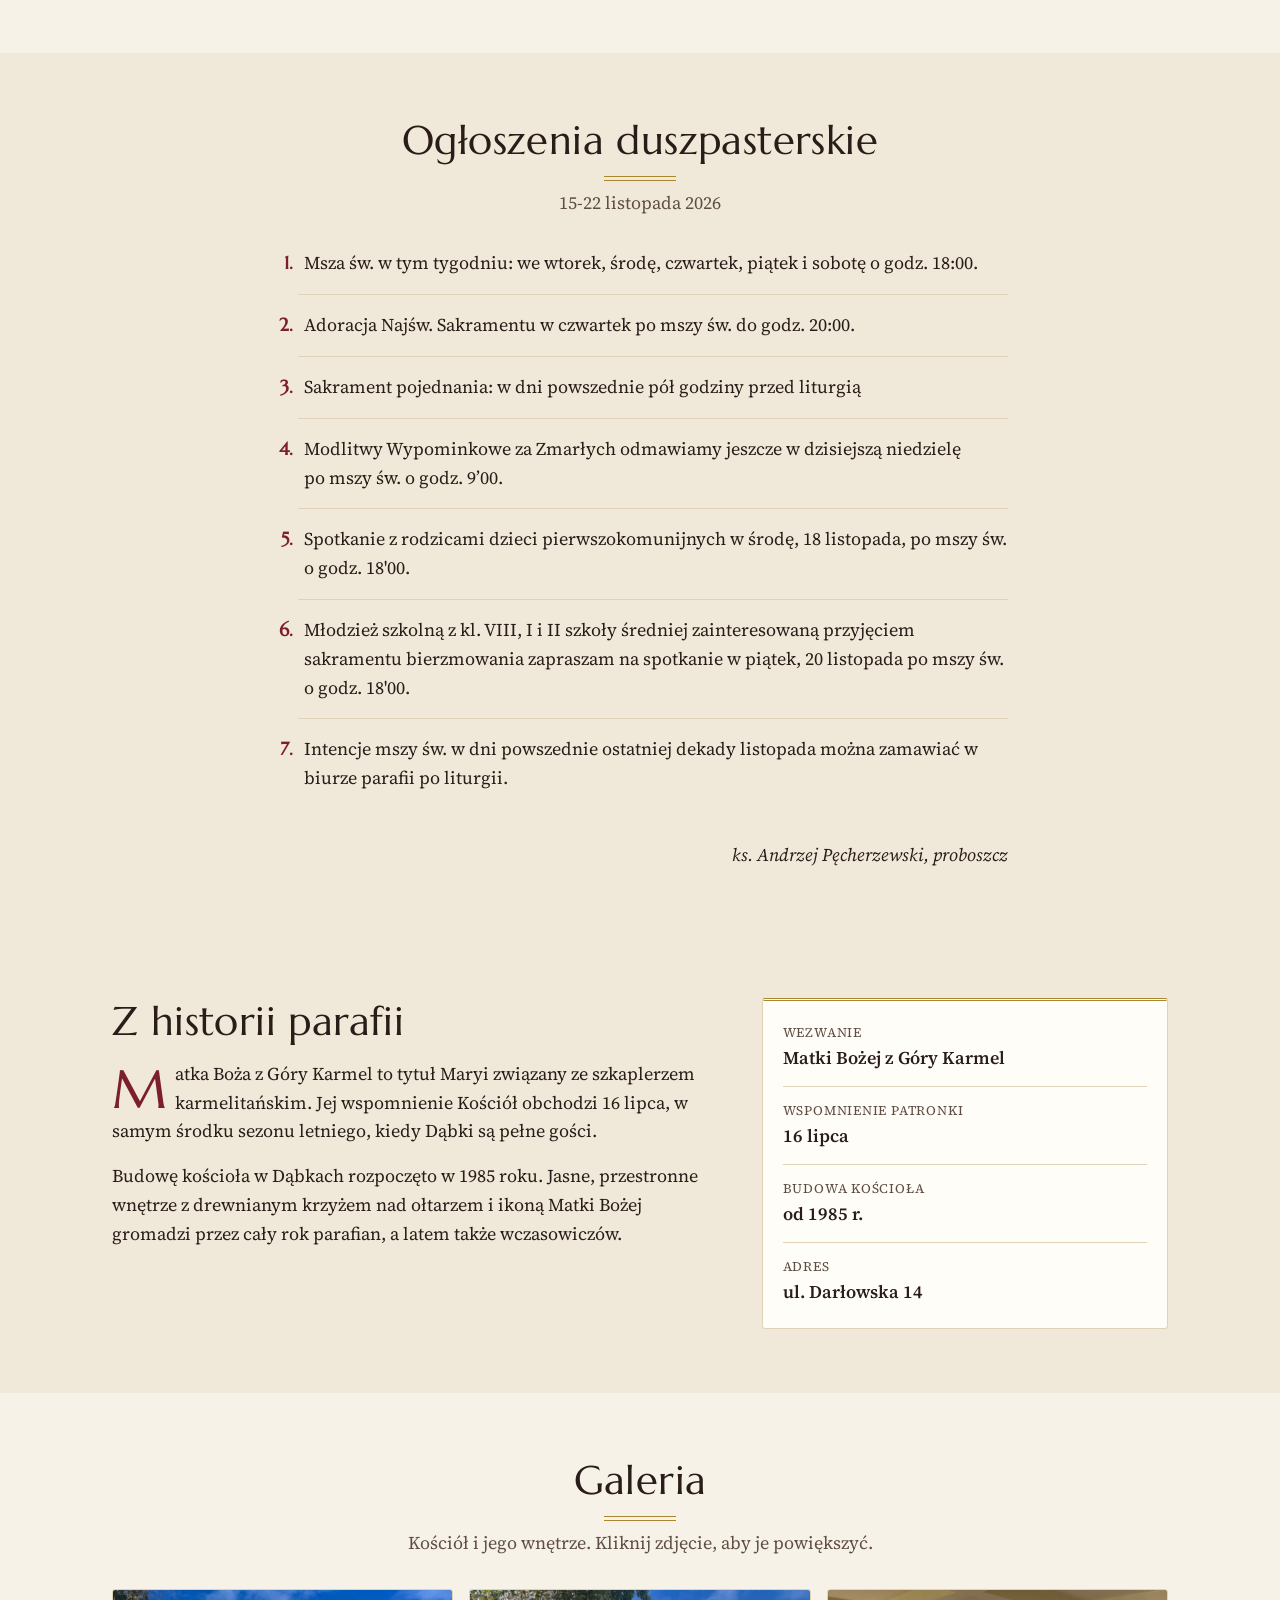
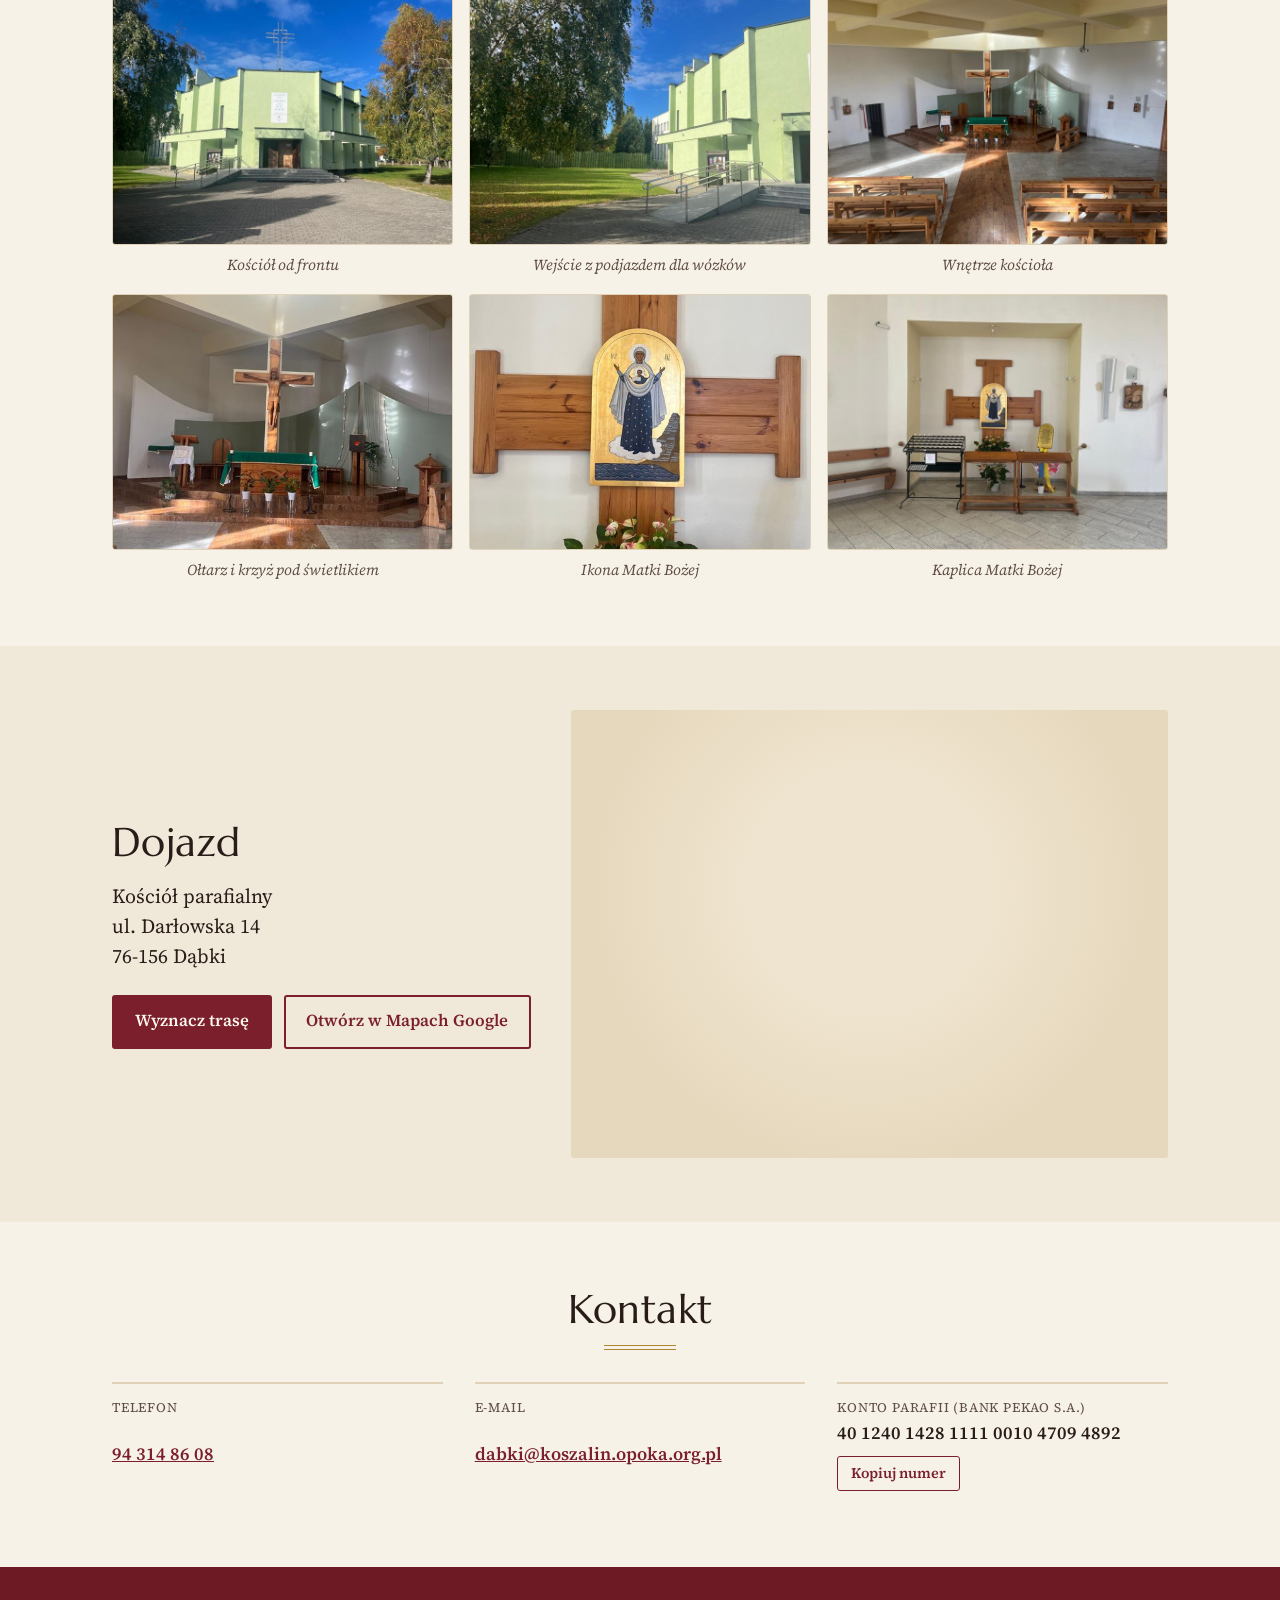
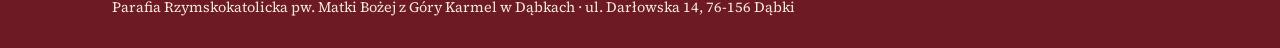
==== commit c24def80: "Aktualizacja mszy i ogłoszeń z arkusza" ====
--- a/index.html
+++ b/index.html
@@ -318,7 +318,7 @@
         <h2>Ogłoszenia duszpasterskie</h2>
         <p class="sekcja-opis" id="ogloszenia-data">15-22 listopada 2026</p>
       </div>
-      <ol class="ogloszenia" id="ogloszenia-lista"><li>Msza św. w tym tygodniu: we wtorek, środę, czwartek, piątek i sobotę o godz. 18:00.</li><li>Adoracja Najśw. Sakramentu w czwartek po mszy św. do godz. 20:00.</li><li>Sakrament pojednania: w dni powszednie pół godziny przed liturgią</li><li>Modlitwy Wypominkowe za Zmarłych odmawiamy jeszcze w dzisiejszą niedzielę<br>po mszy św. o godz. 9’00.</li><li>Spotkanie z rodzicami dzieci pierwszokomunijnych w środę, 18 listopada, po mszy św. o godz. 18&#x27;00.</li><li>Intencje mszy św. w dni powszednie ostatniej dekady listopada można zamawiać w+      <ol class="ogloszenia" id="ogloszenia-lista"><li>Msza św. w tym tygodniu: we wtorek, środę, czwartek, piątek i sobotę o godz. 18:00.</li><li>Adoracja Najśw. Sakramentu w czwartek po mszy św. do godz. 20:00.</li><li>Sakrament pojednania: w dni powszednie pół godziny przed liturgią</li><li>Modlitwy Wypominkowe za Zmarłych odmawiamy jeszcze w dzisiejszą niedzielę<br>po mszy św. o godz. 9’00.</li><li>Spotkanie z rodzicami dzieci pierwszokomunijnych w środę, 18 listopada, po mszy św. o godz. 18&#x27;00.</li><li>Młodzież szkolną z kl. VIII, I i II szkoły średniej zainteresowaną przyjęciem sakramentu bierzmowania zapraszam na spotkanie w piątek, 20 listopada po mszy św. o godz. 18&#x27;00.</li><li>Intencje mszy św. w dni powszednie ostatniej dekady listopada można zamawiać w <br>biurze parafii po liturgii.</li></ol>
       <div class="ogloszenia-koniec" id="ogloszenia-koniec"><p></p></div>
       <p class="podpis-proboszcza">ks. Andrzej Pęcherzewski, proboszcz</p>
@@ -410,7 +410,7 @@
   // Strona pokazuje ją od razu, a potem odświeża z Arkusza Google.
   // Msze: Dni | Od miesiąca | Do miesiąca | Godziny | Uwagi
   // Ogłoszenia: Niedziela | Treść (wiersz "Zakończenie" = słowo na koniec, bez numeru)
-  var DANE = {"msze": [["Niedziele i święta", "wrzesień", "maj", "9:00, 11:00", ""], ["Niedziele i święta", "czerwiec", "sierpień", "9:00, 11:00, 19:30", "Sezon letni"], ["Wtorek–sobota", "wrzesień", "kwiecień", "18:00", ""], ["Wtorek–sobota", "maj", "sierpień", "19:00", ""]], "ogloszenia": [["15-22 listopada 2026", "Msza św. w tym tygodniu: we wtorek, środę, czwartek, piątek i sobotę o godz. 18:00."], ["", "Adoracja Najśw. Sakramentu w czwartek po mszy św. do godz. 20:00."], ["", "Sakrament pojednania: w dni powszednie pół godziny przed liturgią"], ["", "Modlitwy Wypominkowe za Zmarłych odmawiamy jeszcze w dzisiejszą niedzielę\npo mszy św. o godz. 9’00."], ["", "Spotkanie z rodzicami dzieci pierwszokomunijnych w środę, 18 listopada, po mszy św. o godz. 18'00."], ["", "Intencje mszy św. w dni powszednie ostatniej dekady listopada można zamawiać w\r\nbiurze parafii po liturgii."], ["Zakończenie", ""]]};
+  var DANE = {"msze": [["Niedziele i święta", "wrzesień", "maj", "9:00, 11:00", ""], ["Niedziele i święta", "czerwiec", "sierpień", "9:00, 11:00, 19:30", "Sezon letni"], ["Wtorek–sobota", "wrzesień", "kwiecień", "18:00", ""], ["Wtorek–sobota", "maj", "sierpień", "19:00", ""]], "ogloszenia": [["15-22 listopada 2026", "Msza św. w tym tygodniu: we wtorek, środę, czwartek, piątek i sobotę o godz. 18:00."], ["", "Adoracja Najśw. Sakramentu w czwartek po mszy św. do godz. 20:00."], ["", "Sakrament pojednania: w dni powszednie pół godziny przed liturgią"], ["", "Modlitwy Wypominkowe za Zmarłych odmawiamy jeszcze w dzisiejszą niedzielę\npo mszy św. o godz. 9’00."], ["", "Spotkanie z rodzicami dzieci pierwszokomunijnych w środę, 18 listopada, po mszy św. o godz. 18'00."], ["", "Młodzież szkolną z kl. VIII, I i II szkoły średniej zainteresowaną przyjęciem sakramentu bierzmowania zapraszam na spotkanie w piątek, 20 listopada po mszy św. o godz. 18'00."], ["", "Intencje mszy św. w dni powszednie ostatniej dekady listopada można zamawiać w\r\nbiurze parafii po liturgii."], ["Zakończenie", ""]]};
 
   var MIESIACE = ["sty", "lut", "mar", "kwi", "maj", "cze", "lip", "sie", "wrz", "paz", "lis", "gru"];
   var MIESIACE_DOP = ["stycznia", "lutego", "marca", "kwietnia", "maja", "czerwca", "lipca", "sierpnia", "września", "października", "listopada", "grudnia"];
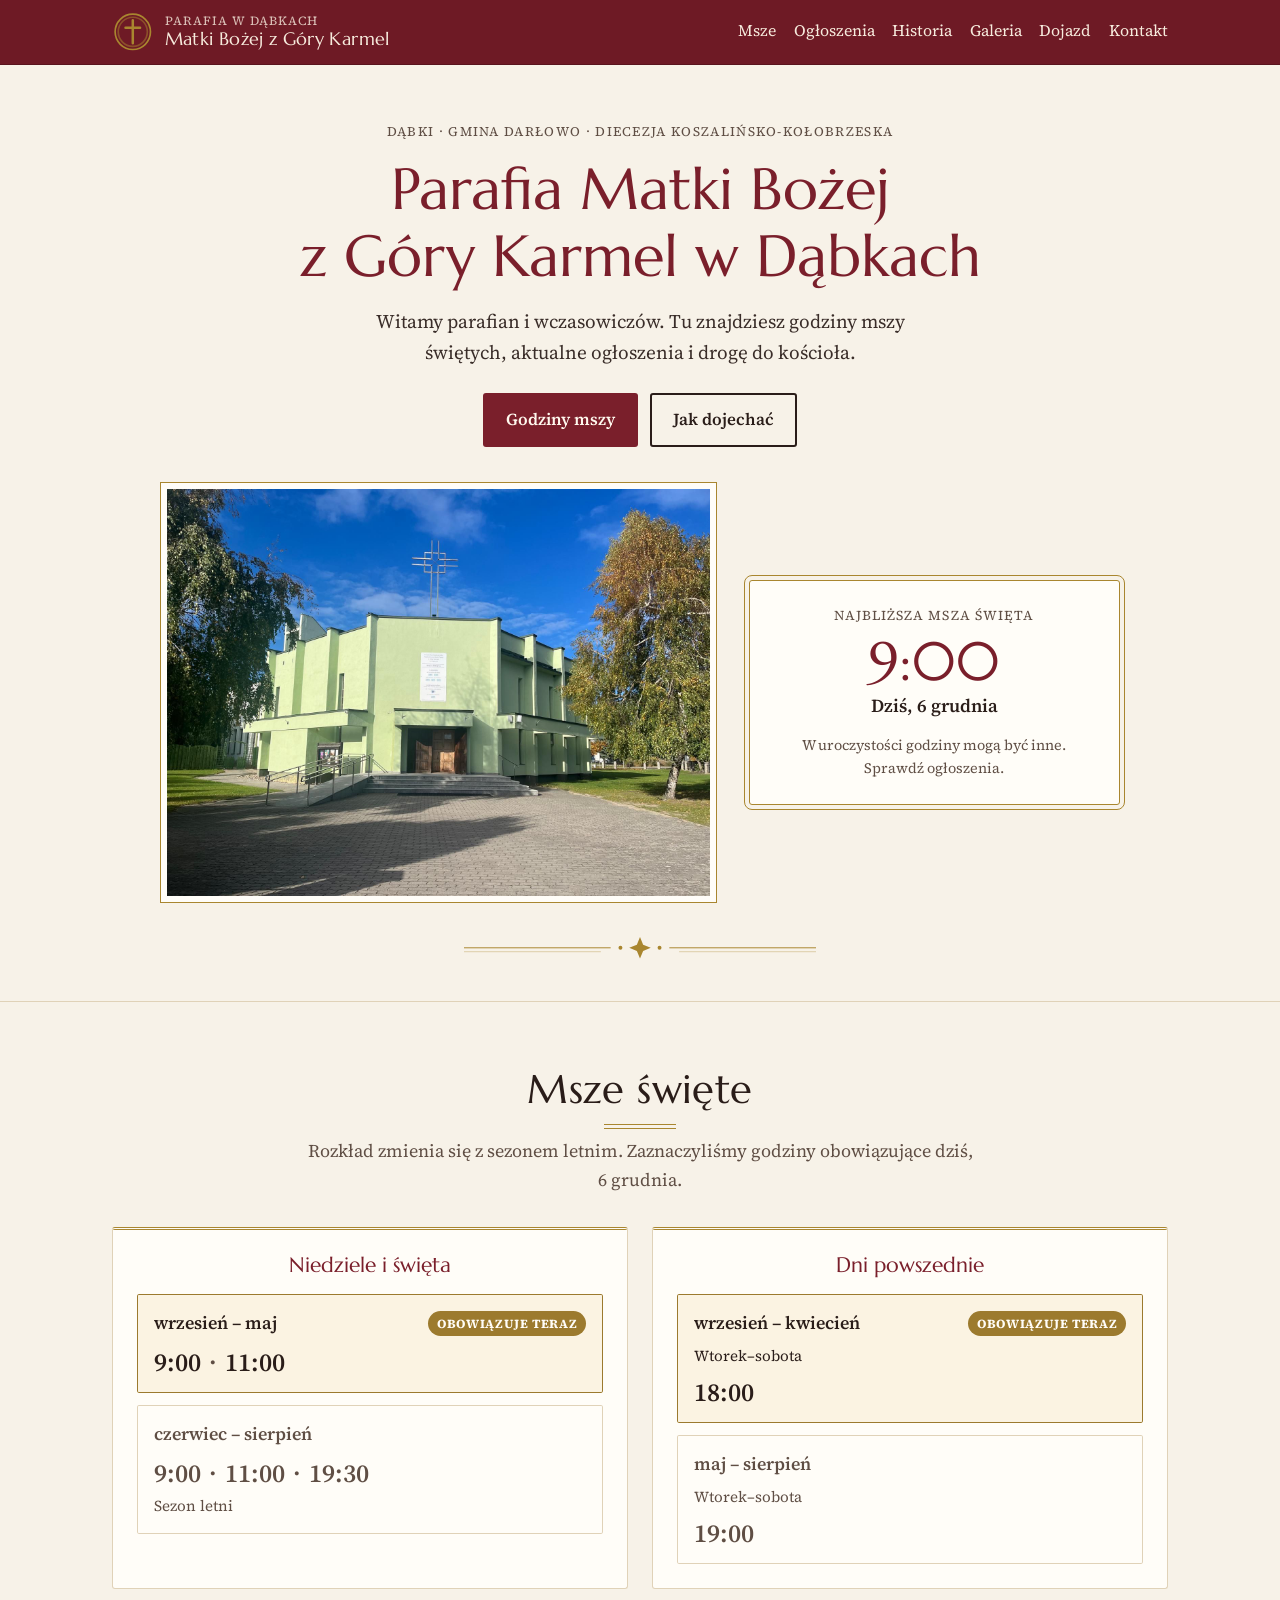
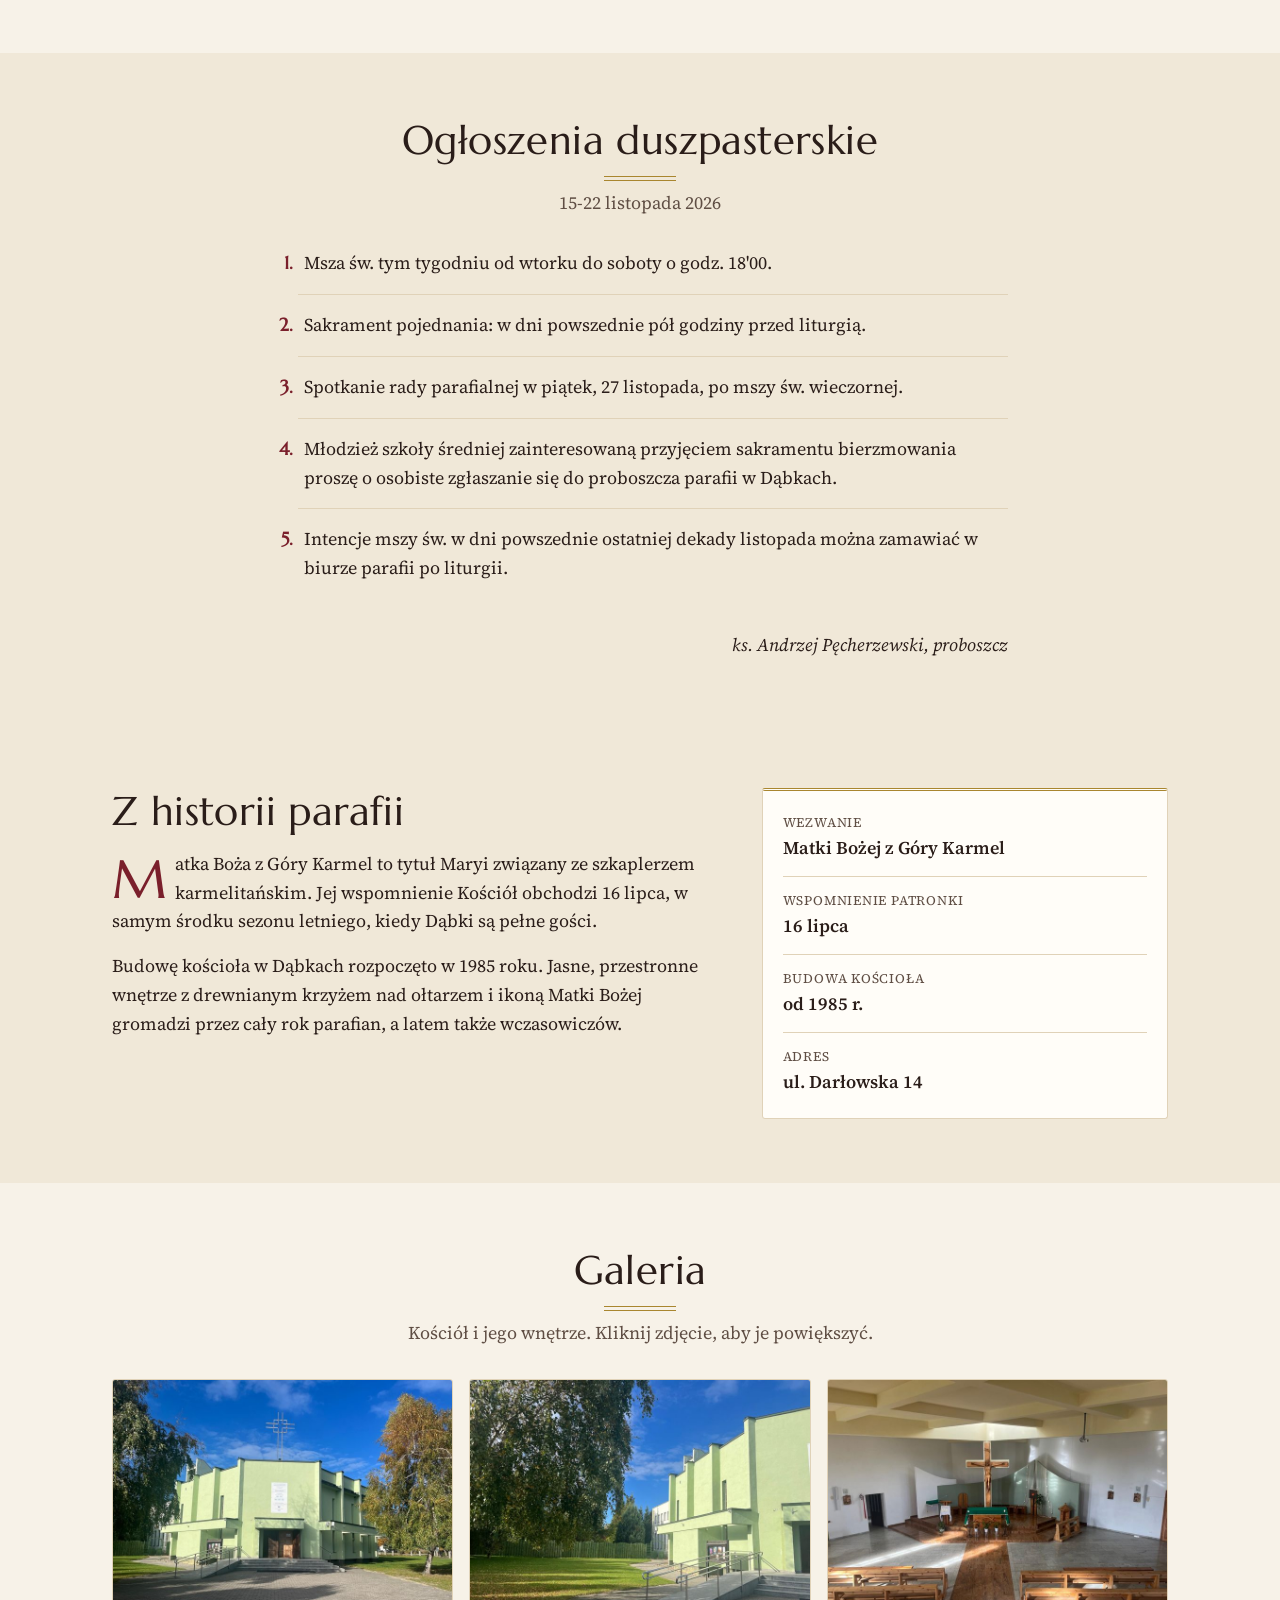
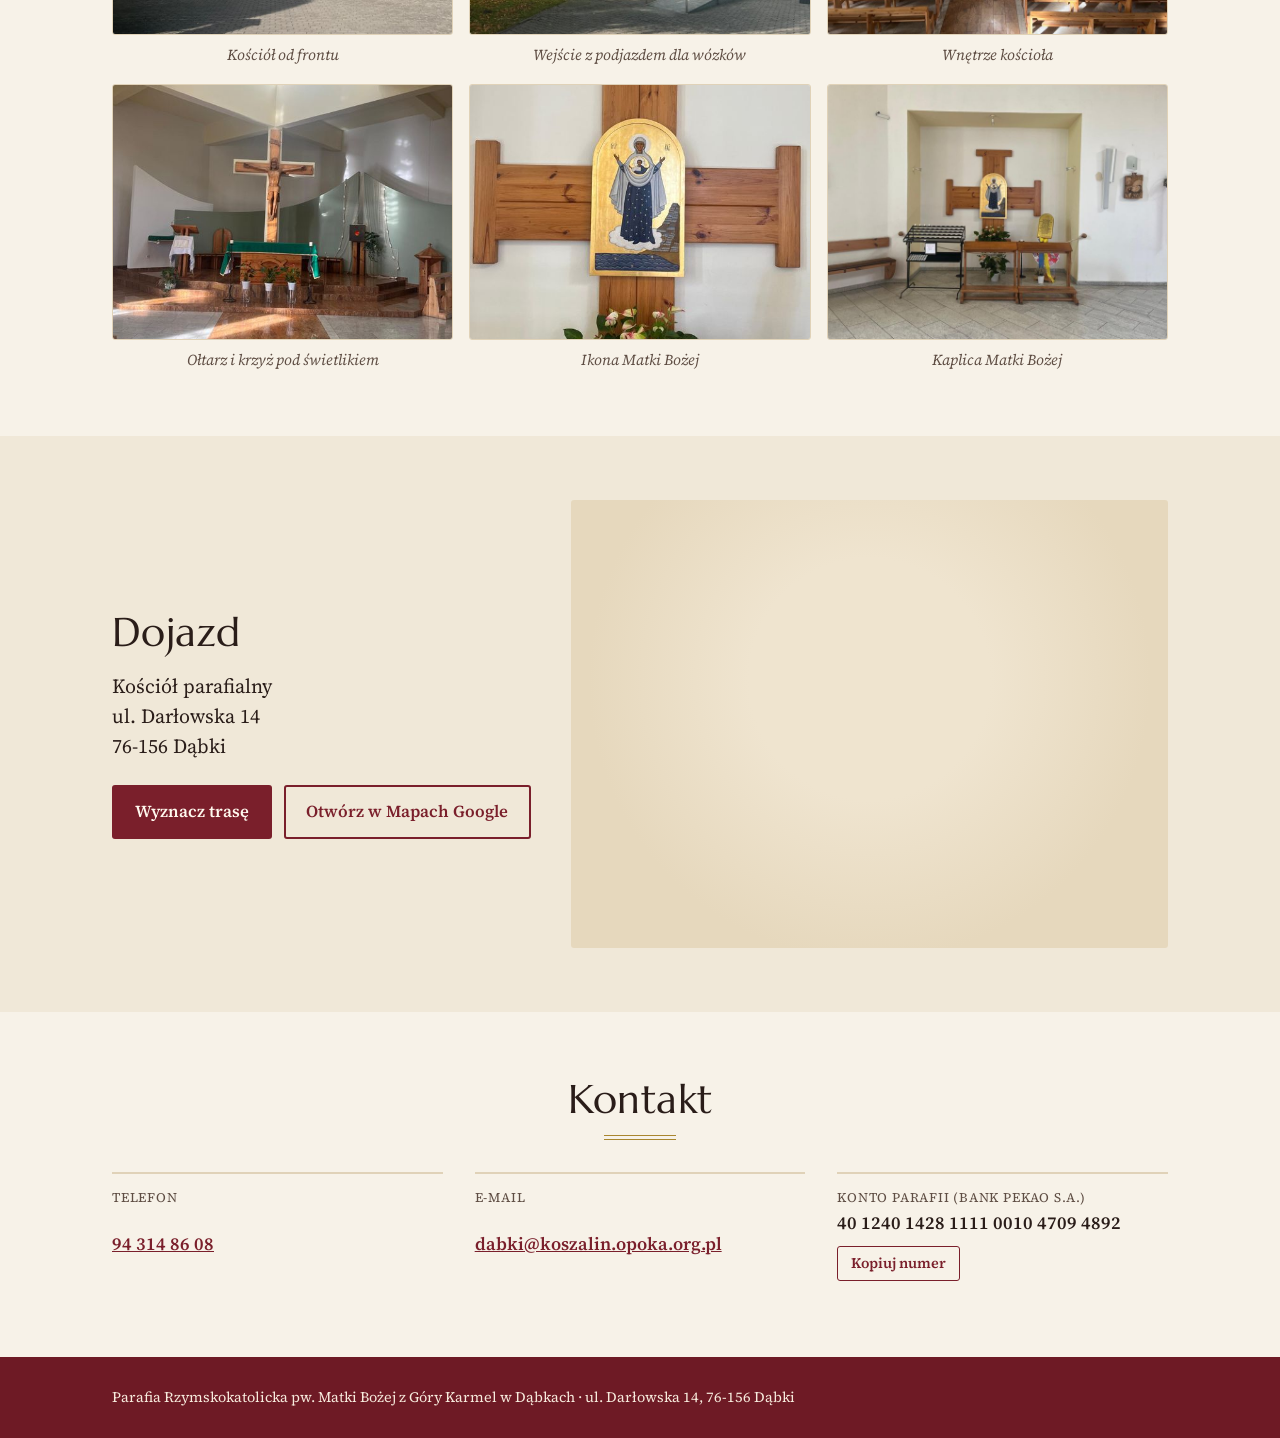
==== commit 88bf698e: "Aktualizacja mszy i ogłoszeń z arkusza" ====
--- a/index.html
+++ b/index.html
@@ -318,8 +318,7 @@
         <h2>Ogłoszenia duszpasterskie</h2>
         <p class="sekcja-opis" id="ogloszenia-data">15-22 listopada 2026</p>
       </div>
-      <ol class="ogloszenia" id="ogloszenia-lista"><li>Msza św. w tym tygodniu: we wtorek, środę, czwartek, piątek i sobotę o godz. 18:00.</li><li>Adoracja Najśw. Sakramentu w czwartek po mszy św. do godz. 20:00.</li><li>Sakrament pojednania: w dni powszednie pół godziny przed liturgią</li><li>Modlitwy Wypominkowe za Zmarłych odmawiamy jeszcze w dzisiejszą niedzielę<br>po mszy św. o godz. 9’00.</li><li>Spotkanie z rodzicami dzieci pierwszokomunijnych w środę, 18 listopada, po mszy św. o godz. 18&#x27;00.</li><li>Młodzież szkolną z kl. VIII, I i II szkoły średniej zainteresowaną przyjęciem sakramentu bierzmowania zapraszam na spotkanie w piątek, 20 listopada po mszy św. o godz. 18&#x27;00.</li><li>Intencje mszy św. w dni powszednie ostatniej dekady listopada można zamawiać w-<br>biurze parafii po liturgii.</li></ol>
+      <ol class="ogloszenia" id="ogloszenia-lista"><li>Msza św. tym tygodniu od wtorku do soboty o godz. 18&#x27;00.</li><li>Sakrament pojednania: w dni powszednie pół godziny przed liturgią.</li><li>Spotkanie rady parafialnej w piątek, 27 listopada, po mszy św. wieczornej.</li><li>Młodzież szkoły średniej zainteresowaną przyjęciem sakramentu bierzmowania proszę o osobiste zgłaszanie się do proboszcza parafii w Dąbkach.</li><li>Intencje mszy św. w dni powszednie ostatniej dekady listopada można zamawiać w<br>biurze parafii po liturgii.</li></ol>
       <div class="ogloszenia-koniec" id="ogloszenia-koniec"><p></p></div>
       <p class="podpis-proboszcza">ks. Andrzej Pęcherzewski, proboszcz</p>
     </div>
@@ -410,7 +409,7 @@
   // Strona pokazuje ją od razu, a potem odświeża z Arkusza Google.
   // Msze: Dni | Od miesiąca | Do miesiąca | Godziny | Uwagi
   // Ogłoszenia: Niedziela | Treść (wiersz "Zakończenie" = słowo na koniec, bez numeru)
-  var DANE = {"msze": [["Niedziele i święta", "wrzesień", "maj", "9:00, 11:00", ""], ["Niedziele i święta", "czerwiec", "sierpień", "9:00, 11:00, 19:30", "Sezon letni"], ["Wtorek–sobota", "wrzesień", "kwiecień", "18:00", ""], ["Wtorek–sobota", "maj", "sierpień", "19:00", ""]], "ogloszenia": [["15-22 listopada 2026", "Msza św. w tym tygodniu: we wtorek, środę, czwartek, piątek i sobotę o godz. 18:00."], ["", "Adoracja Najśw. Sakramentu w czwartek po mszy św. do godz. 20:00."], ["", "Sakrament pojednania: w dni powszednie pół godziny przed liturgią"], ["", "Modlitwy Wypominkowe za Zmarłych odmawiamy jeszcze w dzisiejszą niedzielę\npo mszy św. o godz. 9’00."], ["", "Spotkanie z rodzicami dzieci pierwszokomunijnych w środę, 18 listopada, po mszy św. o godz. 18'00."], ["", "Młodzież szkolną z kl. VIII, I i II szkoły średniej zainteresowaną przyjęciem sakramentu bierzmowania zapraszam na spotkanie w piątek, 20 listopada po mszy św. o godz. 18'00."], ["", "Intencje mszy św. w dni powszednie ostatniej dekady listopada można zamawiać w\r\nbiurze parafii po liturgii."], ["Zakończenie", ""]]};
+  var DANE = {"msze": [["Niedziele i święta", "wrzesień", "maj", "9:00, 11:00", ""], ["Niedziele i święta", "czerwiec", "sierpień", "9:00, 11:00, 19:30", "Sezon letni"], ["Wtorek–sobota", "wrzesień", "kwiecień", "18:00", ""], ["Wtorek–sobota", "maj", "sierpień", "19:00", ""]], "ogloszenia": [["15-22 listopada 2026", "Msza św. tym tygodniu od wtorku do soboty o godz. 18'00."], ["", "Sakrament pojednania: w dni powszednie pół godziny przed liturgią."], ["", "Spotkanie rady parafialnej w piątek, 27 listopada, po mszy św. wieczornej."], ["", "Młodzież szkoły średniej zainteresowaną przyjęciem sakramentu bierzmowania proszę o osobiste zgłaszanie się do proboszcza parafii w Dąbkach."], ["", "Intencje mszy św. w dni powszednie ostatniej dekady listopada można zamawiać w\nbiurze parafii po liturgii."], ["Zakończenie", ""]]};
 
   var MIESIACE = ["sty", "lut", "mar", "kwi", "maj", "cze", "lip", "sie", "wrz", "paz", "lis", "gru"];
   var MIESIACE_DOP = ["stycznia", "lutego", "marca", "kwietnia", "maja", "czerwca", "lipca", "sierpnia", "września", "października", "listopada", "grudnia"];
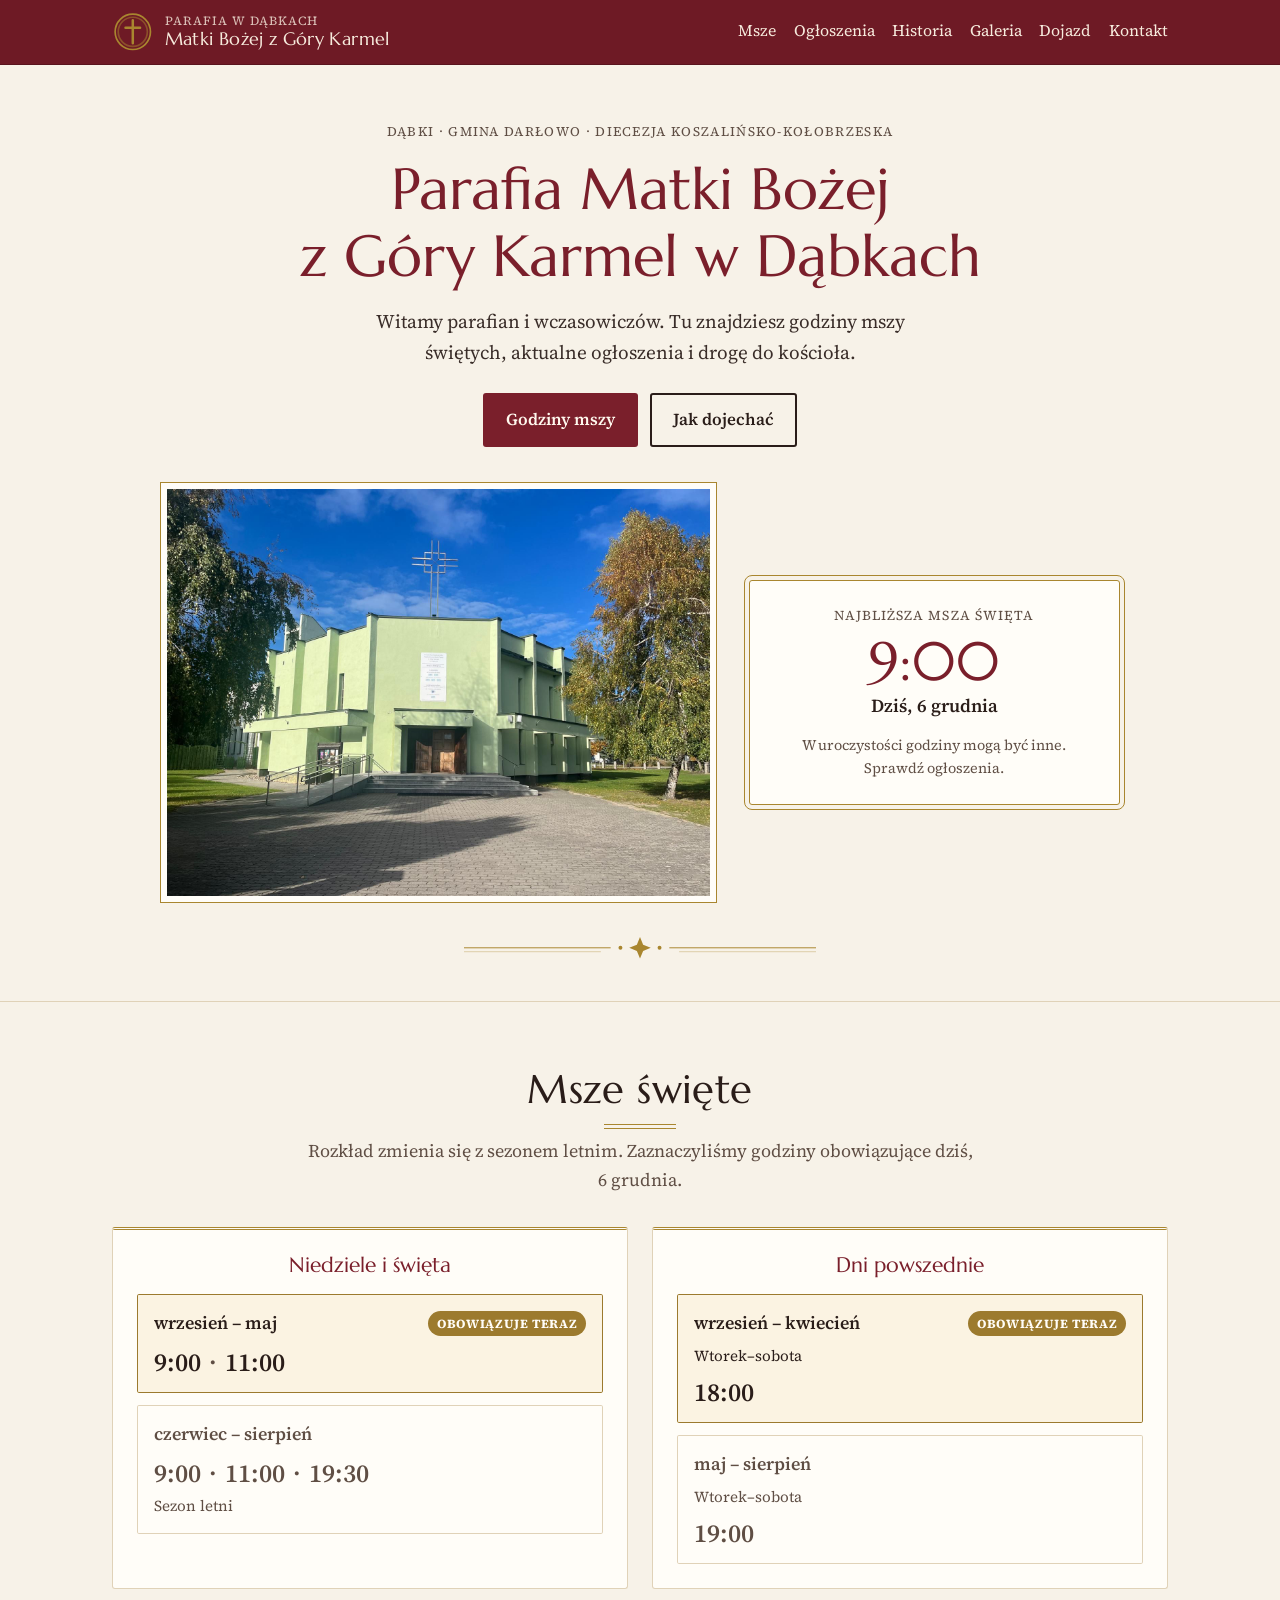
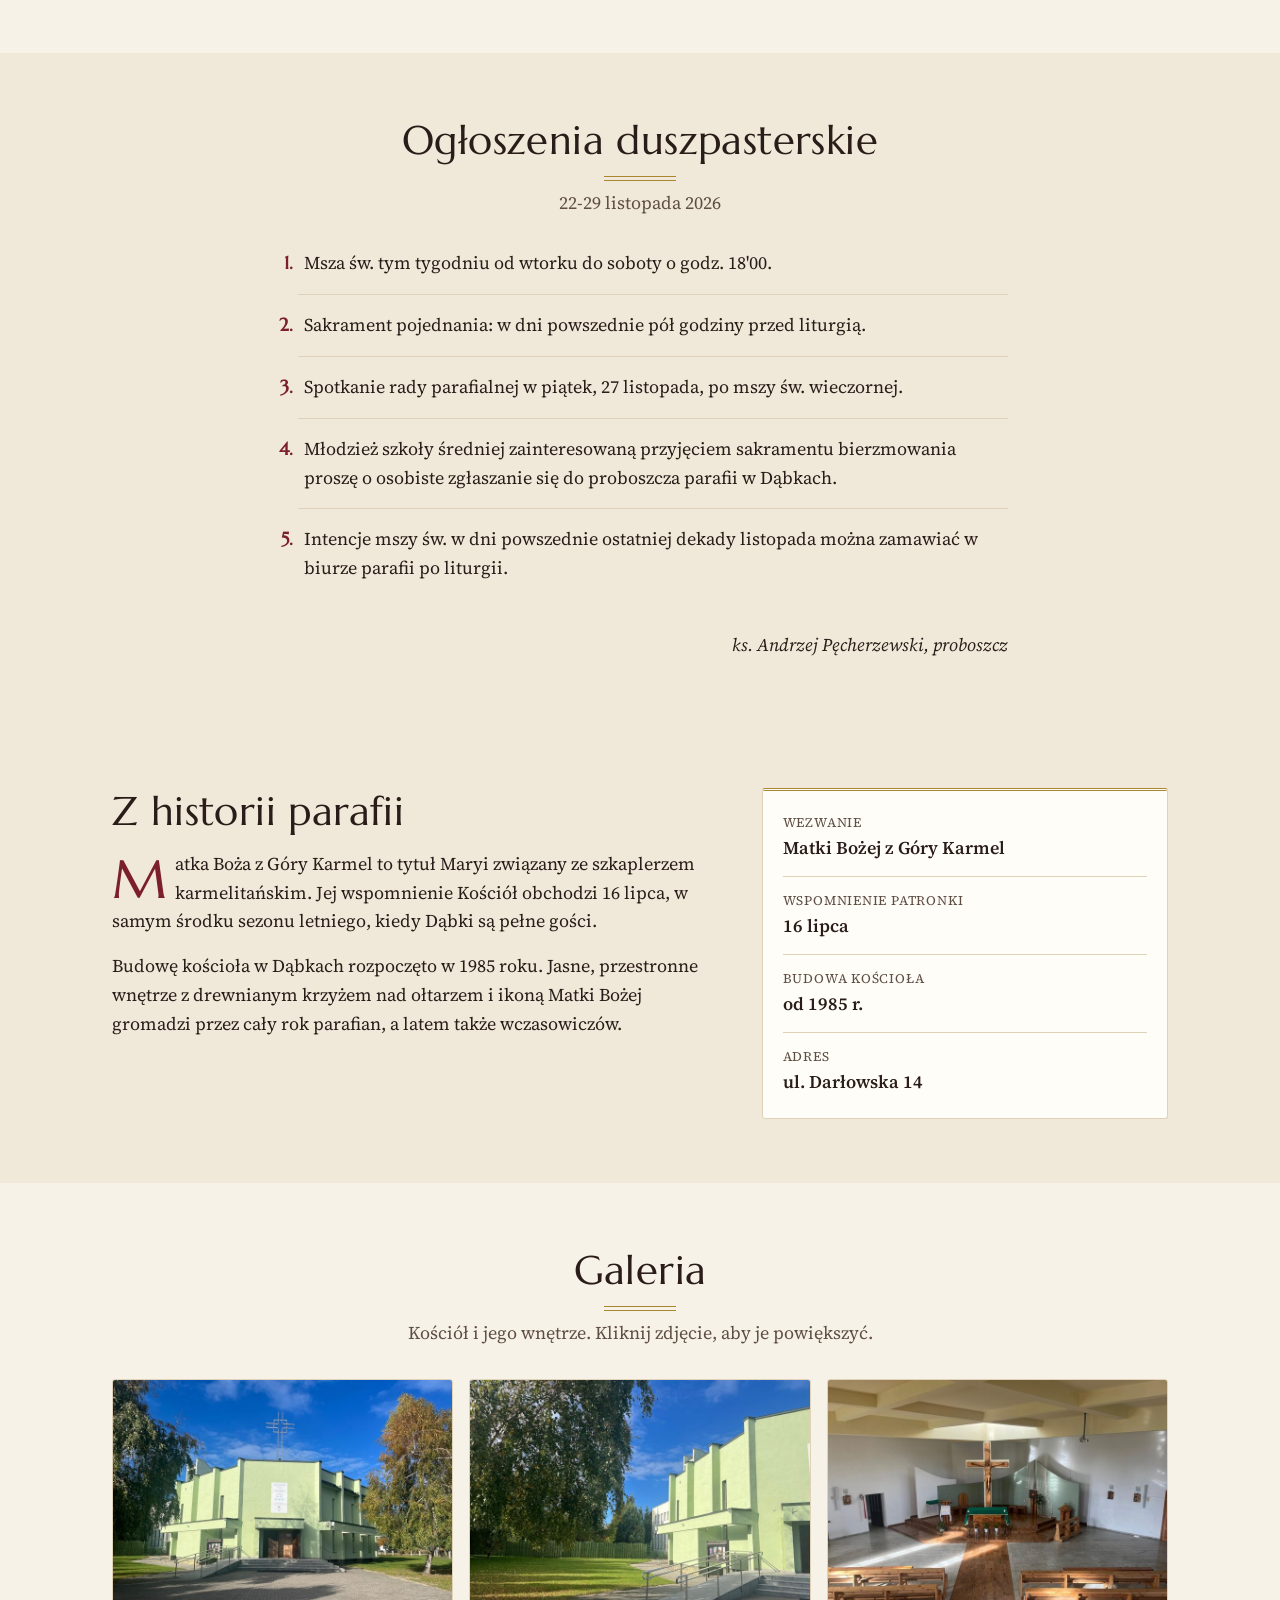
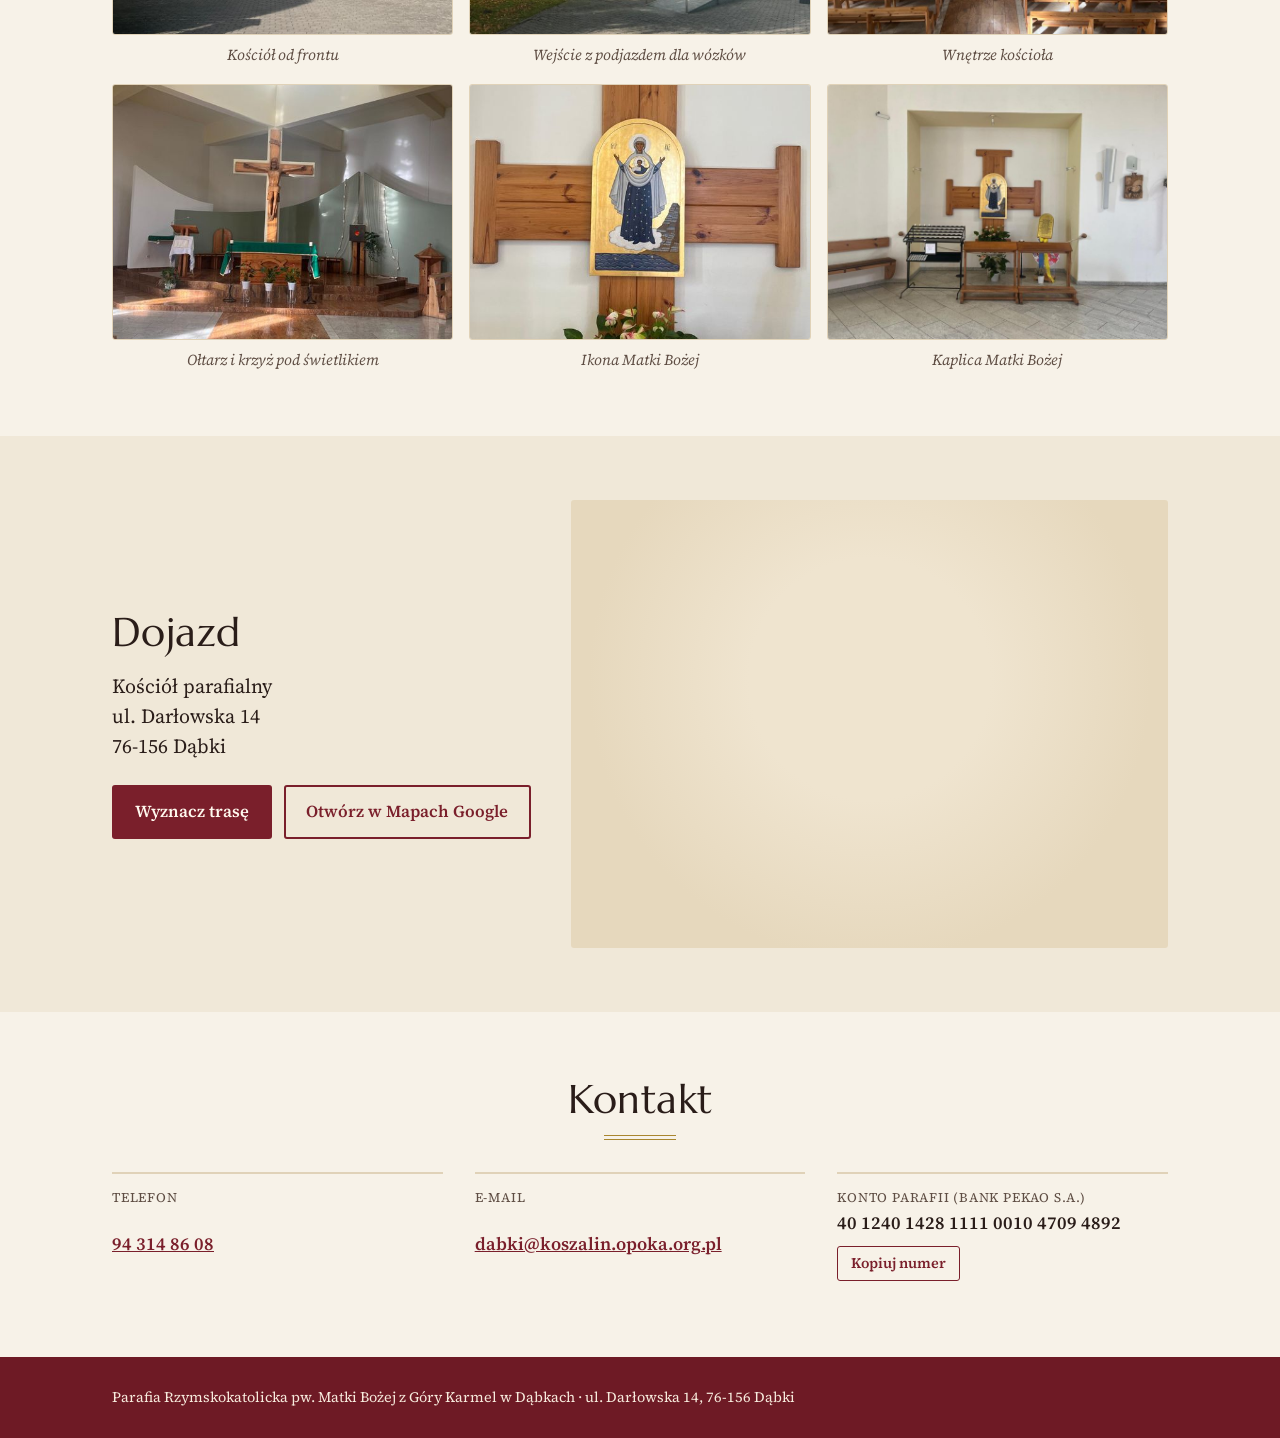
==== commit 3b94e236: "Aktualizacja mszy i ogłoszeń z arkusza" ====
--- a/index.html
+++ b/index.html
@@ -316,7 +316,7 @@
     <div class="wrap">
       <div class="sekcja-glowa">
         <h2>Ogłoszenia duszpasterskie</h2>
-        <p class="sekcja-opis" id="ogloszenia-data">15-22 listopada 2026</p>
+        <p class="sekcja-opis" id="ogloszenia-data">22-29 listopada 2026</p>
       </div>
       <ol class="ogloszenia" id="ogloszenia-lista"><li>Msza św. tym tygodniu od wtorku do soboty o godz. 18&#x27;00.</li><li>Sakrament pojednania: w dni powszednie pół godziny przed liturgią.</li><li>Spotkanie rady parafialnej w piątek, 27 listopada, po mszy św. wieczornej.</li><li>Młodzież szkoły średniej zainteresowaną przyjęciem sakramentu bierzmowania proszę o osobiste zgłaszanie się do proboszcza parafii w Dąbkach.</li><li>Intencje mszy św. w dni powszednie ostatniej dekady listopada można zamawiać w<br>biurze parafii po liturgii.</li></ol>
       <div class="ogloszenia-koniec" id="ogloszenia-koniec"><p></p></div>
@@ -409,7 +409,7 @@
   // Strona pokazuje ją od razu, a potem odświeża z Arkusza Google.
   // Msze: Dni | Od miesiąca | Do miesiąca | Godziny | Uwagi
   // Ogłoszenia: Niedziela | Treść (wiersz "Zakończenie" = słowo na koniec, bez numeru)
-  var DANE = {"msze": [["Niedziele i święta", "wrzesień", "maj", "9:00, 11:00", ""], ["Niedziele i święta", "czerwiec", "sierpień", "9:00, 11:00, 19:30", "Sezon letni"], ["Wtorek–sobota", "wrzesień", "kwiecień", "18:00", ""], ["Wtorek–sobota", "maj", "sierpień", "19:00", ""]], "ogloszenia": [["15-22 listopada 2026", "Msza św. tym tygodniu od wtorku do soboty o godz. 18'00."], ["", "Sakrament pojednania: w dni powszednie pół godziny przed liturgią."], ["", "Spotkanie rady parafialnej w piątek, 27 listopada, po mszy św. wieczornej."], ["", "Młodzież szkoły średniej zainteresowaną przyjęciem sakramentu bierzmowania proszę o osobiste zgłaszanie się do proboszcza parafii w Dąbkach."], ["", "Intencje mszy św. w dni powszednie ostatniej dekady listopada można zamawiać w\nbiurze parafii po liturgii."], ["Zakończenie", ""]]};
+  var DANE = {"msze": [["Niedziele i święta", "wrzesień", "maj", "9:00, 11:00", ""], ["Niedziele i święta", "czerwiec", "sierpień", "9:00, 11:00, 19:30", "Sezon letni"], ["Wtorek–sobota", "wrzesień", "kwiecień", "18:00", ""], ["Wtorek–sobota", "maj", "sierpień", "19:00", ""]], "ogloszenia": [["22-29 listopada 2026", "Msza św. tym tygodniu od wtorku do soboty o godz. 18'00."], ["", "Sakrament pojednania: w dni powszednie pół godziny przed liturgią."], ["", "Spotkanie rady parafialnej w piątek, 27 listopada, po mszy św. wieczornej."], ["", "Młodzież szkoły średniej zainteresowaną przyjęciem sakramentu bierzmowania proszę o osobiste zgłaszanie się do proboszcza parafii w Dąbkach."], ["", "Intencje mszy św. w dni powszednie ostatniej dekady listopada można zamawiać w\nbiurze parafii po liturgii."], ["Zakończenie", ""]]};
 
   var MIESIACE = ["sty", "lut", "mar", "kwi", "maj", "cze", "lip", "sie", "wrz", "paz", "lis", "gru"];
   var MIESIACE_DOP = ["stycznia", "lutego", "marca", "kwietnia", "maja", "czerwca", "lipca", "sierpnia", "września", "października", "listopada", "grudnia"];
